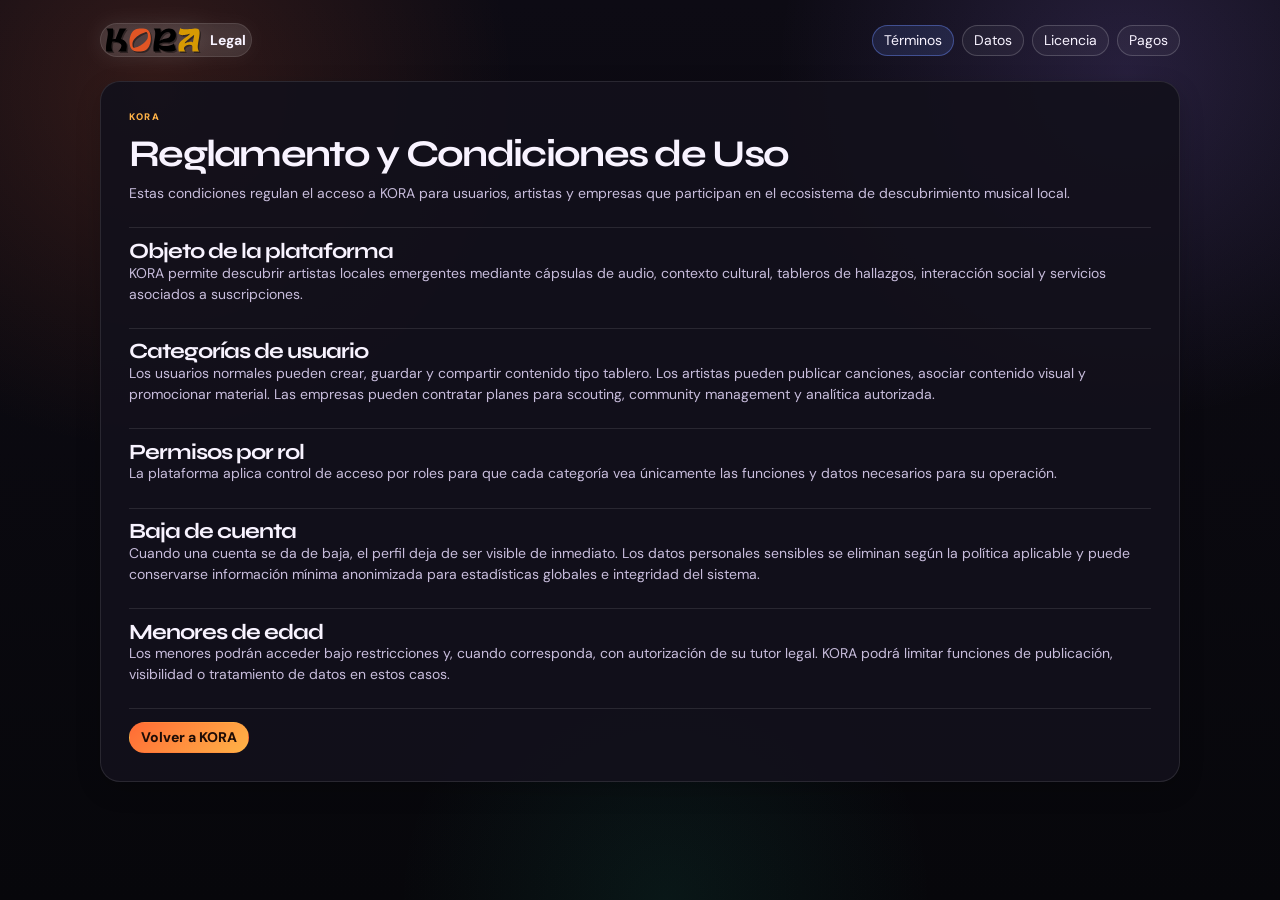
==== legal.html @ 5cdf33ca "Initial commit" ====
<!DOCTYPE html>
<html lang="es">
<head>
  <meta charset="UTF-8">
  <meta name="viewport" content="width=device-width, initial-scale=1.0">
  <title>KORA · Legal</title>
  <link rel="icon" href="assets/img/icono.svg" type="image/svg+xml">
  <link rel="preconnect" href="https://fonts.googleapis.com">
  <link rel="preconnect" href="https://fonts.gstatic.com" crossorigin>
  <link href="https://fonts.googleapis.com/css2?family=DM+Sans:wght@400;500;700;800&family=Syne:wght@600;700;800&display=swap" rel="stylesheet">
  <script>try{const raw=localStorage.getItem('kora-corte3-state');const state=raw?JSON.parse(raw):null;document.documentElement.dataset.theme=state?.theme==='light'?'light':'dark'}catch(error){document.documentElement.dataset.theme='dark'}</script>
  <link rel="stylesheet" href="assets/css/styles.css">
</head>
<body class="legal-body">
  <main class="legal-shell">
    <header class="legal-top">
      <a href="index.html" class="brand-block"><img src="assets/img/logo.svg" alt="KORA"><span>Legal</span></a>
      <nav class="legal-tabs" data-legal-tabs></nav>
    </header>
    <article class="legal-document" data-legal-document></article>
  </main>
  <script src="assets/js/data.js"></script>
  <script src="assets/js/legal.js"></script>
</body>
</html>
---- assets/css/styles.css ----
:root {
  --bg: #07070b;
  --bg-soft: #0d0b14;
  --surface: rgba(19, 17, 28, 0.92);
  --surface-solid: #14121e;
  --surface-strong: #211d31;
  --line: rgba(255, 255, 255, 0.1);
  --line-strong: rgba(255, 255, 255, 0.18);
  --text: #f8f3ff;
  --muted: #c8bddc;
  --faint: #877a9e;
  --accent: #ff6b35;
  --accent-2: #ffb347;
  --accent-3: #9d7bf5;
  --teal: #22d3a8;
  --pink: #ff4f9a;
  --blue: #4fb4ff;
  --green: #37d15c;
  --danger: #ef4444;
  --success: #22c55e;
  --radius-xl: 28px;
  --radius-lg: 20px;
  --radius-md: 15px;
  --shadow: 0 20px 52px rgba(0, 0, 0, 0.36);
  --shadow-soft: 0 8px 24px rgba(0, 0, 0, 0.2);
  --font-head: 'Syne', 'DM Sans', sans-serif;
  --font-body: 'DM Sans', sans-serif;
  color-scheme: dark;
}

html[data-theme='light'] {
  --bg: #f5f0eb;
  --bg-soft: #fff8f1;
  --surface: rgba(255, 255, 255, 0.84);
  --surface-solid: #fffdf9;
  --surface-strong: #f3e8dd;
  --line: rgba(36, 25, 19, 0.1);
  --line-strong: rgba(36, 25, 19, 0.18);
  --text: #181320;
  --muted: #5b5066;
  --faint: #8a7e94;
  --shadow: 0 18px 48px rgba(79, 49, 31, 0.13);
  --shadow-soft: 0 8px 22px rgba(79, 49, 31, 0.1);
  color-scheme: light;
}

* {
  box-sizing: border-box;
}

html {
  scroll-behavior: smooth;
  font-size: 14px;
}

body {
  margin: 0;
  min-height: 100vh;
  font-family: var(--font-body);
  color: var(--text);
  background:
    radial-gradient(circle at 12% 10%, rgba(255, 107, 53, 0.16), transparent 26%),
    radial-gradient(circle at 88% 8%, rgba(157, 123, 245, 0.18), transparent 25%),
    radial-gradient(circle at 52% 100%, rgba(34, 211, 168, 0.08), transparent 24%),
    linear-gradient(180deg, var(--bg-soft), var(--bg));
  overflow-x: hidden;
}

a, button, input, select, textarea {
  font: inherit;
}

a {
  color: inherit;
}

button, a {
  cursor: pointer;
}

button {
  border: 0;
}

img {
  display: block;
  max-width: 100%;
}

input, select, textarea, button {
  outline: none;
}

input:focus, select:focus, textarea:focus, button:focus-visible, a:focus-visible {
  box-shadow: 0 0 0 3px rgba(255, 179, 71, 0.24);
}

.hidden {
  display: none !important;
}

.app-shell {
  min-height: 100vh;
  display: grid;
  grid-template-columns: 252px minmax(0, 1fr);
}

.sidebar {
  position: sticky;
  top: 0;
  height: 100vh;
  padding: 1rem;
  display: grid;
  grid-template-rows: auto auto auto 1fr auto;
  gap: 0.85rem;
  background: rgba(8, 8, 13, 0.72);
  border-right: 1px solid var(--line);
  backdrop-filter: blur(18px);
  z-index: 30;
}

html[data-theme='light'] .sidebar,
html[data-theme='light'] .topbar,
html[data-theme='light'] .bottom-nav {
  background: rgba(255, 250, 243, 0.74);
}

.brand-block, .mobile-brand {
  display: inline-flex;
  align-items: center;
  gap: 0.65rem;
  text-decoration: none;
  font-weight: 800;
}

.brand-block img {
  width: 6.75rem;
  max-height: 2.55rem;
  object-fit: contain;
}

.mobile-brand img {
  width: 5.8rem;
  max-height: 2.1rem;
  object-fit: contain;
}

.profile-pill {
  display: flex;
  align-items: center;
  gap: 0.72rem;
  width: 100%;
  min-width: 0;
  border-radius: var(--radius-lg);
  border: 1px solid var(--line);
  background: var(--surface);
  color: var(--text);
  padding: 0.74rem;
  text-align: left;
  transition: 0.2s ease;
}

.profile-pill:hover,
.nav-item:hover,
.soft-button:hover,
.primary-button:hover,
.danger-button:hover,
.icon-button:hover,
.login-card:hover,
.plan-card:hover,
.feed-card:hover,
.capsule-card:hover,
.list-item.clickable:hover {
  transform: translateY(-1px);
}

.avatar-shell,
.avatar-dot {
  width: 2.65rem;
  height: 2.65rem;
  flex: 0 0 auto;
  display: grid;
  place-items: center;
  border-radius: 0.95rem;
  background: linear-gradient(135deg, var(--accent), var(--accent-2));
  color: #1b0d08;
  font-weight: 900;
  overflow: hidden;
}

.avatar-shell img {
  width: 100%;
  height: 100%;
  object-fit: cover;
}

.avatar-shell img[src=''], .avatar-shell img.is-hidden {
  display: none;
}

.profile-pill strong, .profile-pill small {
  display: block;
  overflow: hidden;
  text-overflow: ellipsis;
}

.profile-pill small, .sidebar-card span, .support-copy, .legal-note, .muted-text, .list-item span, .insight-card span, .audio-state {
  color: var(--muted);
}

.nav-list, .stack-list, .settings-list, .insight-list, .feed-column {
  display: grid;
  gap: 0.58rem;
}

.nav-item {
  min-height: 2.42rem;
  border-radius: 999px;
  color: var(--muted);
  background: transparent;
  border: 1px solid transparent;
  text-align: left;
  padding: 0 0.86rem;
  transition: 0.2s ease;
}

.nav-item.is-active, .bottom-nav button.is-active {
  color: var(--text);
  background: linear-gradient(135deg, rgba(255, 107, 53, 0.2), rgba(157, 123, 245, 0.14));
  border-color: rgba(255, 179, 71, 0.24);
}

.sidebar-card, .panel-card, .login-panel, .legal-document, .feed-card, .plan-card, .player-panel, .hero-panel {
  border: 1px solid var(--line);
  background: var(--surface);
  box-shadow: var(--shadow-soft);
  border-radius: var(--radius-lg);
}

.compact-card {
  padding: 0.85rem;
  display: grid;
  gap: 0.36rem;
}

.legal-links a {
  color: var(--muted);
  text-decoration: none;
  line-height: 1.55;
}

.workspace {
  min-width: 0;
  display: grid;
  grid-template-rows: auto 1fr;
}

.topbar {
  position: sticky;
  top: 0;
  z-index: 20;
  display: flex;
  align-items: center;
  justify-content: space-between;
  gap: 0.85rem;
  padding: 0.78rem 1.1rem;
  border-bottom: 1px solid var(--line);
  background: rgba(8, 8, 13, 0.72);
  backdrop-filter: blur(18px);
}

.topbar-actions, .control-row, .action-row, .panel-head, .section-heading, .legal-top, .legal-tabs, .tag-cloud, .tag-row {
  display: flex;
  align-items: center;
  gap: 0.58rem;
  flex-wrap: wrap;
}

.topbar-actions, .legal-tabs {
  justify-content: flex-end;
}

.icon-button, .soft-button, .primary-button, .danger-button, .counter-pill, .status-chip {
  min-height: 2.2rem;
  display: inline-flex;
  align-items: center;
  justify-content: center;
  gap: 0.38rem;
  border-radius: 999px;
  border: 1px solid var(--line-strong);
  color: var(--text);
  text-decoration: none;
  background: rgba(255, 255, 255, 0.045);
  padding: 0 0.78rem;
  transition: transform 0.2s ease, border-color 0.2s ease, background 0.2s ease;
  white-space: nowrap;
}

.icon-button {
  width: 2.2rem;
  padding: 0;
}

.icon-button.big {
  width: 2.82rem;
  min-height: 2.82rem;
  font-size: 1.45rem;
}

.primary-button {
  background: linear-gradient(135deg, var(--accent), var(--accent-2));
  border-color: transparent;
  color: #1e0c06;
  font-weight: 800;
}

.danger-button {
  background: rgba(239, 68, 68, 0.15);
  border-color: rgba(239, 68, 68, 0.35);
  color: #fecaca;
}

.wide {
  min-width: 10rem;
}

.full {
  width: 100%;
}

.content-area {
  width: min(1260px, 100%);
  margin: 0 auto;
  padding: 1rem;
  padding-bottom: 4.7rem;
}

.view {
  display: none;
  gap: 1rem;
}

.view.is-active {
  display: grid;
}

.hero-panel {
  position: relative;
  overflow: hidden;
  min-height: 255px;
  padding: clamp(1rem, 1.8vw, 1.45rem);
  display: grid;
  grid-template-columns: minmax(0, 1.1fr) minmax(220px, 0.76fr);
  gap: 1rem;
  align-items: center;
}

.hero-panel::before, .player-panel::before, .plan-card::before, .feed-body::before {
  content: '';
  position: absolute;
  inset: 0;
  background: radial-gradient(circle at 84% 20%, rgba(255, 179, 71, 0.18), transparent 27%), radial-gradient(circle at 18% 82%, rgba(157, 123, 245, 0.16), transparent 28%);
  pointer-events: none;
}

.hero-copy, .hero-art, .player-copy, .player-art, .plan-card > *, .hero-panel > *, .player-panel > *, .feed-body > * {
  position: relative;
  z-index: 1;
}

.hero-copy, .player-copy, .plan-card, .payment-form, .publish-form, .login-hero, .legal-document {
  display: grid;
  gap: 0.78rem;
}

.eyebrow {
  margin: 0;
  color: var(--accent-2);
  font-size: 0.68rem;
  font-weight: 800;
  letter-spacing: 0.16em;
  text-transform: uppercase;
}

h1, h2, h3, p {
  margin-top: 0;
}

h1, h2, h3 {
  font-family: var(--font-head);
  letter-spacing: -0.045em;
  line-height: 1;
}

h1 {
  font-size: clamp(1.7rem, 3.3vw, 3.05rem);
  margin-bottom: 0;
}

h2 {
  font-size: clamp(1.1rem, 1.7vw, 1.65rem);
  margin-bottom: 0;
}

h3 {
  font-size: 1.03rem;
  margin-bottom: 0;
}

p {
  color: var(--muted);
  line-height: 1.48;
  margin-bottom: 0;
}

.hero-art, .cover-art {
  min-height: 210px;
  border-radius: var(--radius-xl);
  display: grid;
  place-items: center;
  background: linear-gradient(135deg, rgba(255, 107, 53, 0.16), rgba(157, 123, 245, 0.22));
  border: 1px solid var(--line-strong);
  overflow: hidden;
}

.hero-art img, .cover-art img, .capsule-cover img, .login-card img, .list-cover img {
  width: 100%;
  height: 100%;
  object-fit: cover;
}

.cover-symbol {
  font-size: clamp(3rem, 7vw, 6rem);
  filter: drop-shadow(0 18px 15px rgba(0, 0, 0, 0.24));
}

.section-heading {
  justify-content: space-between;
}

.capsule-grid, .plan-grid, .login-grid {
  display: grid;
  grid-template-columns: repeat(auto-fit, minmax(210px, 1fr));
  gap: 0.78rem;
}

.capsule-card, .login-card, .feed-card, .plan-card, .list-item, .insight-card, .invoice-card, .privacy-card, .published-card {
  border: 1px solid var(--line);
  background: rgba(255, 255, 255, 0.045);
  border-radius: var(--radius-md);
  padding: 0.82rem;
}

.capsule-card {
  display: grid;
  gap: 0.7rem;
  transition: 0.2s ease;
}

.capsule-card.is-active {
  border-color: rgba(255, 179, 71, 0.42);
  background: rgba(255, 179, 71, 0.07);
}

.capsule-cover {
  min-height: 116px;
  border-radius: 1rem;
  display: grid;
  place-items: center;
  background: linear-gradient(135deg, rgba(255, 107, 53, 0.14), rgba(34, 211, 168, 0.16));
  border: 1px solid var(--line);
  overflow: hidden;
}

.tag, .status-chip {
  min-height: 1.68rem;
  display: inline-flex;
  align-items: center;
  justify-content: center;
  border-radius: 999px;
  padding: 0 0.62rem;
  border: 1px solid var(--line);
  background: rgba(255, 255, 255, 0.045);
  color: var(--muted);
  font-size: 0.76rem;
}

.two-column, .billing-grid, .profile-grid-main, .interaction-layout, .publish-layout {
  display: grid;
  grid-template-columns: repeat(2, minmax(0, 1fr));
  gap: 0.86rem;
}

.interaction-layout {
  grid-template-columns: minmax(0, 1fr) 330px;
  align-items: start;
}

.publish-layout {
  grid-template-columns: minmax(0, 0.92fr) minmax(0, 1.08fr);
  align-items: start;
}

.panel-card, .player-panel {
  padding: clamp(0.86rem, 1.5vw, 1.1rem);
}

.panel-head {
  justify-content: space-between;
  margin-bottom: 0.78rem;
}

.counter-pill, .status-chip {
  min-height: 1.76rem;
  padding: 0 0.65rem;
  color: var(--muted);
  font-size: 0.76rem;
}

.list-item {
  display: flex;
  align-items: center;
  gap: 0.72rem;
  width: 100%;
  color: var(--text);
  text-align: left;
}

.list-item-content {
  min-width: 0;
  flex: 1;
}

.list-item strong, .list-item span {
  display: block;
}

.list-item span {
  font-size: 0.86rem;
}

.list-cover {
  width: 2.65rem;
  height: 2.65rem;
  border-radius: 0.82rem;
  overflow: hidden;
  background: linear-gradient(135deg, var(--accent), var(--accent-3));
  display: grid;
  place-items: center;
  flex: 0 0 auto;
}

.empty-state {
  border: 1px dashed var(--line-strong);
  border-radius: var(--radius-md);
  padding: 0.82rem;
  color: var(--muted);
  text-align: center;
}

.player-panel {
  position: relative;
  overflow: hidden;
  display: grid;
  grid-template-columns: 220px minmax(0, 1fr);
  gap: 1rem;
  align-items: center;
}

.player-control-card {
  display: grid;
  gap: 0.58rem;
}

.progress-wrap {
  display: grid;
  gap: 0.58rem;
}

input[type='range'] {
  width: 100%;
  accent-color: var(--accent);
}

.time-row {
  display: flex;
  justify-content: space-between;
  color: var(--faint);
  font-size: 0.82rem;
}

.control-row, .action-row {
  justify-content: center;
}

.insight-card {
  display: grid;
  gap: 0.32rem;
}

.feed-card {
  display: grid;
  gap: 0.72rem;
}

.feed-top {
  display: flex;
  align-items: center;
  justify-content: space-between;
  gap: 0.72rem;
}

.feed-author {
  display: flex;
  align-items: center;
  gap: 0.68rem;
}

.feed-body {
  position: relative;
  overflow: hidden;
  border-radius: var(--radius-md);
  padding: 0.92rem;
  background: linear-gradient(135deg, rgba(255, 107, 53, 0.1), rgba(157, 123, 245, 0.14));
  border: 1px solid var(--line);
}

.sticky-panel {
  position: sticky;
  top: 78px;
}

.impact-box {
  margin-top: 0.82rem;
  border-radius: var(--radius-md);
  padding: 0.9rem;
  background: rgba(34, 197, 94, 0.1);
  border: 1px solid rgba(34, 197, 94, 0.26);
}

.plan-card {
  position: relative;
  overflow: hidden;
  display: grid;
  gap: 0.72rem;
}

.plan-price {
  font-family: var(--font-head);
  font-size: 1.65rem;
  font-weight: 800;
}

.payment-form label, .publish-form label, .auth-form label {
  display: grid;
  gap: 0.36rem;
  color: var(--muted);
}

.payment-form input, .payment-form select, .publish-form input, .publish-form select, .auth-form input, .auth-form select, textarea {
  min-height: 2.56rem;
  border-radius: 0.82rem;
  border: 1px solid var(--line-strong);
  background: rgba(255, 255, 255, 0.055);
  color: var(--text);
  padding: 0 0.78rem;
}

textarea {
  min-height: 6.8rem;
  padding: 0.78rem;
  resize: vertical;
}

.legal-note {
  border-radius: var(--radius-md);
  border: 1px solid var(--line);
  background: rgba(255, 255, 255, 0.04);
  padding: 0.78rem;
  line-height: 1.45;
}

.login-body, .legal-body {
  display: grid;
  place-items: start center;
}

.login-shell, .legal-shell {
  width: min(1080px, calc(100% - 1.6rem));
  display: grid;
  gap: 0.86rem;
  padding: 0.86rem 0 2.5rem;
}

.login-hero {
  grid-template-columns: minmax(0, 1fr) auto;
  align-items: center;
  padding: clamp(1rem, 2.4vw, 1.45rem);
  border: 1px solid var(--line);
  background: var(--surface);
  border-radius: var(--radius-xl);
  box-shadow: var(--shadow);
}

.login-hero img {
  width: 9rem;
  max-height: 4.6rem;
  object-fit: contain;
}

.login-panel {
  padding: 0.95rem;
}

.login-card {
  text-align: left;
  color: var(--text);
  display: grid;
  gap: 0.55rem;
  transition: 0.2s ease;
}

.auth-grid {
  display: grid;
  grid-template-columns: 0.9fr 1.1fr;
  gap: 0.86rem;
}

.auth-tabs {
  display: grid;
  grid-template-columns: repeat(2, 1fr);
  gap: 0.45rem;
  padding: 0.32rem;
  border: 1px solid var(--line);
  border-radius: 999px;
  background: rgba(255, 255, 255, 0.04);
}

.auth-tab {
  min-height: 2.2rem;
  border-radius: 999px;
  background: transparent;
  color: var(--muted);
}

.auth-tab.is-active {
  background: linear-gradient(135deg, rgba(255, 107, 53, 0.22), rgba(157, 123, 245, 0.16));
  color: var(--text);
}

.auth-form {
  display: none;
  gap: 0.7rem;
}

.auth-form.is-active {
  display: grid;
}

.legal-top {
  justify-content: space-between;
  padding: 0.8rem 0;
}

.legal-document {
  padding: clamp(1rem, 2.5vw, 2rem);
}

.legal-document h1 {
  font-size: clamp(1.75rem, 3.4vw, 2.7rem);
}

.legal-section {
  border-top: 1px solid var(--line);
  padding-top: 0.9rem;
  margin-top: 0.9rem;
}

.consent-overlay, .modal-layer {
  position: fixed;
  inset: 0;
  z-index: 100;
  display: grid;
  place-items: center;
  background: rgba(3, 3, 7, 0.72);
  backdrop-filter: blur(14px);
  padding: 1rem;
}

.consent-overlay[hidden], .modal-layer[hidden] {
  display: none;
}

.consent-card, .modal-card {
  width: min(520px, 100%);
  max-height: calc(100vh - 2rem);
  overflow-y: auto;
  border-radius: 1.75rem;
  border: 1px solid var(--line);
  background: var(--surface-solid);
  box-shadow: var(--shadow);
  padding: clamp(1rem, 2.5vw, 1.55rem);
}

.consent-brand {
  display: flex;
  justify-content: center;
  margin-bottom: 0.8rem;
}

.consent-brand img {
  width: 6.6rem;
  max-height: 3.8rem;
  object-fit: contain;
}

.consent-card h2 {
  text-align: center;
  font-size: clamp(1.55rem, 4.3vw, 2.4rem);
}

.consent-visual {
  width: min(220px, 66vw);
  aspect-ratio: 1;
  border-radius: 2rem;
  margin: 0.8rem auto;
  display: grid;
  place-items: center;
  background: radial-gradient(circle at 50% 45%, rgba(255, 255, 255, 0.56), transparent 12%), linear-gradient(180deg, #e71937, #ff5c87);
  color: white;
  position: relative;
  overflow: hidden;
}

.consent-visual span:first-child {
  font-size: 4.4rem;
}

.consent-visual span:nth-child(2), .consent-visual span:nth-child(3) {
  position: absolute;
  width: 2.2rem;
  height: 2.2rem;
  display: grid;
  place-items: center;
  border-radius: 50%;
  background: white;
  color: #e71937;
  font-weight: 900;
}

.consent-visual span:nth-child(2) {
  left: 21%;
  top: 22%;
}

.consent-visual span:nth-child(3) {
  right: 18%;
  bottom: 23%;
}

.consent-form {
  display: grid;
  gap: 0.86rem;
}

.check-row {
  display: grid;
  grid-template-columns: auto minmax(0, 1fr);
  gap: 0.72rem;
  align-items: start;
  line-height: 1.42;
  color: var(--muted);
}

.check-row input {
  width: 1.35rem;
  height: 1.35rem;
  accent-color: #16a34a;
  margin-top: 0.05rem;
}

.check-row a {
  color: var(--text);
  font-weight: 800;
}

.consent-submit {
  min-height: 3.2rem;
  margin-top: 0.82rem;
  border-radius: 999px;
  background: linear-gradient(180deg, #e71937, #ff5c87);
  color: white;
  font-weight: 900;
  font-size: 1.06rem;
}

.consent-submit:disabled {
  opacity: 0.5;
  cursor: not-allowed;
}

.modal-card {
  display: grid;
  gap: 0.8rem;
}

.toast {
  position: fixed;
  right: 0.86rem;
  bottom: 0.86rem;
  z-index: 130;
  max-width: min(400px, calc(100% - 1.72rem));
  border: 1px solid var(--line);
  background: var(--surface-solid);
  border-radius: var(--radius-md);
  padding: 0.76rem 0.9rem;
  color: var(--text);
  box-shadow: var(--shadow-soft);
  opacity: 0;
  transform: translateY(8px);
  pointer-events: none;
  transition: 0.18s ease;
}

.toast.is-visible {
  opacity: 1;
  transform: translateY(0);
}

.bottom-nav {
  display: none;
}

[data-mobile-menu] {
  display: none;
}

body.sidebar-open .sidebar {
  transform: translateX(0);
}

.tone-sunset { --tone-a: #ff6b35; --tone-b: #9d7bf5; }
.tone-violet { --tone-a: #7c3aed; --tone-b: #4fb4ff; }
.tone-coral { --tone-a: #ff4f9a; --tone-b: #ffb347; }
.tone-blue { --tone-a: #4fb4ff; --tone-b: #7c3aed; }
.tone-green { --tone-a: #22d3a8; --tone-b: #37d15c; }
.tone-gold { --tone-a: #ffb347; --tone-b: #22d3a8; }

.tone-surface {
  background: linear-gradient(135deg, color-mix(in srgb, var(--tone-a, var(--accent)) 40%, transparent), color-mix(in srgb, var(--tone-b, var(--accent-3)) 32%, transparent));
}

@media (max-width: 1100px) {
  .app-shell {
    grid-template-columns: 1fr;
  }

  .sidebar {
    position: fixed;
    transform: translateX(-105%);
    transition: transform 0.22s ease;
    width: min(300px, 88vw);
  }

  [data-mobile-menu] {
    display: inline-flex;
  }

  .hero-panel, .player-panel, .two-column, .billing-grid, .profile-grid-main, .interaction-layout, .publish-layout, .auth-grid {
    grid-template-columns: 1fr;
  }

  .sticky-panel {
    position: static;
  }
}

@media (max-width: 720px) {
  html {
    font-size: 13px;
  }

  .content-area {
    padding: 0.8rem;
    padding-bottom: 5.2rem;
  }

  .topbar {
    padding: 0.7rem 0.8rem;
  }

  .topbar-actions .soft-button:first-child, .topbar-actions .primary-button {
    display: none;
  }

  .mobile-brand img {
    width: 5rem;
  }

  .hero-panel, .panel-card, .player-panel, .login-panel, .legal-document {
    border-radius: 1.2rem;
  }

  .hero-art, .cover-art {
    min-height: 168px;
  }

  .capsule-grid, .plan-grid, .login-grid {
    grid-template-columns: 1fr;
  }

  .section-heading {
    align-items: flex-start;
  }

  .bottom-nav {
    position: fixed;
    left: 0.6rem;
    right: 0.6rem;
    bottom: 0.6rem;
    z-index: 50;
    display: grid;
    grid-template-columns: repeat(6, 1fr);
    gap: 0.25rem;
    padding: 0.3rem;
    border: 1px solid var(--line);
    background: rgba(8, 8, 13, 0.82);
    backdrop-filter: blur(18px);
    border-radius: 999px;
    box-shadow: var(--shadow-soft);
  }

  .bottom-nav button {
    min-height: 2.38rem;
    border-radius: 999px;
    background: transparent;
    color: var(--muted);
    font-size: 0.68rem;
    padding: 0 0.2rem;
  }

  body:not(.is-artist) .bottom-nav {
    grid-template-columns: repeat(5, 1fr);
  }

  .toast {
    bottom: 5rem;
  }
}

@media (max-width: 440px) {
  h1 {
    font-size: clamp(1.45rem, 9vw, 2.1rem);
  }

  .action-row, .control-row, .topbar-actions {
    gap: 0.42rem;
  }

  .soft-button, .primary-button, .danger-button, .counter-pill {
    min-height: 2.08rem;
    padding-inline: 0.65rem;
  }
}
.avatar-shell {
  position: relative;
}

.avatar-shell > img,
.avatar-shell > span {
  grid-area: 1 / 1;
}

.avatar-shell > img:not(.is-hidden) + span {
  display: none;
}

html[data-theme='light'] {
  --bg: #f7f8fb;
  --bg-soft: #fffdf9;
  --surface: rgba(255, 255, 255, 0.9);
  --surface-solid: #ffffff;
  --surface-strong: #eef3ff;
  --line: rgba(30, 38, 56, 0.11);
  --line-strong: rgba(30, 38, 56, 0.19);
  --text: #161421;
  --muted: #5c5b70;
  --faint: #8b8aa0;
  --accent: #ff6b35;
  --accent-2: #6c8dff;
  --accent-3: #9d7bf5;
  --shadow: 0 18px 48px rgba(70, 83, 120, 0.14);
  --shadow-soft: 0 8px 22px rgba(70, 83, 120, 0.1);
}

html[data-theme='light'] body {
  background:
    radial-gradient(circle at 12% 9%, rgba(255, 107, 53, 0.09), transparent 25%),
    radial-gradient(circle at 88% 8%, rgba(108, 141, 255, 0.16), transparent 26%),
    radial-gradient(circle at 55% 100%, rgba(34, 211, 168, 0.08), transparent 24%),
    linear-gradient(180deg, #fffdf9, #f7f8fb);
}

.session-card {
  align-content: start;
}

.session-grid, .profile-metrics {
  display: grid;
  grid-template-columns: repeat(2, minmax(0, 1fr));
  gap: 0.45rem;
}

.session-grid span, .profile-metrics span {
  min-width: 0;
  padding: 0.55rem;
  border: 1px solid var(--line);
  border-radius: 0.9rem;
  background: rgba(255, 255, 255, 0.045);
  display: grid;
  gap: 0.15rem;
}

.session-grid b, .profile-metrics b {
  font-family: var(--font-head);
  font-size: 1.04rem;
}

.session-grid small, .profile-metrics small {
  color: var(--muted);
  font-size: 0.72rem;
}

.side-current {
  display: flex;
  align-items: center;
  gap: 0.55rem;
  min-height: 3rem;
  padding: 0.5rem;
  border-radius: 0.95rem;
  background: linear-gradient(135deg, rgba(79, 180, 255, 0.08), rgba(157, 123, 245, 0.08));
  border: 1px solid var(--line);
}

.side-current span:last-child {
  display: grid;
  min-width: 0;
}

.side-current b, .side-current small {
  overflow: hidden;
  text-overflow: ellipsis;
  white-space: nowrap;
}

.side-current small {
  color: var(--muted);
}

.side-dot {
  width: 2.25rem;
  height: 2.25rem;
  flex: 0 0 auto;
  border-radius: 0.75rem;
  overflow: hidden;
  display: grid;
  place-items: center;
  background: linear-gradient(135deg, var(--tone-a, var(--accent)), var(--tone-b, var(--accent-3)));
}

.side-dot img {
  width: 100%;
  height: 100%;
  object-fit: cover;
}

.quick-tools {
  align-self: start;
}

.tool-link, .plain-link {
  width: 100%;
  color: var(--muted);
  background: transparent;
  border: 0;
  padding: 0.28rem 0;
  text-align: left;
  text-decoration: none;
}

.tool-link:hover, .plain-link:hover {
  color: var(--text);
}

.top-icon {
  min-height: 2.2rem;
  border-radius: 999px;
  border: 1px solid var(--line-strong);
  color: var(--text);
  background: rgba(255, 255, 255, 0.045);
  padding: 0 0.72rem;
}

input[type='range'] {
  appearance: none;
  -webkit-appearance: none;
  height: 0.42rem;
  border-radius: 999px;
  background: linear-gradient(90deg, var(--accent-2), var(--accent-3));
  cursor: pointer;
}

input[type='range']::-webkit-slider-runnable-track {
  height: 0.42rem;
  border-radius: 999px;
  background: rgba(255, 255, 255, 0.13);
}

html[data-theme='light'] input[type='range']::-webkit-slider-runnable-track {
  background: rgba(20, 24, 36, 0.12);
}

input[type='range']::-webkit-slider-thumb {
  -webkit-appearance: none;
  width: 0.95rem;
  height: 0.95rem;
  border-radius: 50%;
  margin-top: -0.27rem;
  background: var(--text);
  border: 3px solid var(--accent-2);
  box-shadow: 0 4px 12px rgba(0, 0, 0, 0.24);
}

input[type='range']::-moz-range-track {
  height: 0.42rem;
  border-radius: 999px;
  background: rgba(255, 255, 255, 0.13);
}

input[type='range']::-moz-range-thumb {
  width: 0.95rem;
  height: 0.95rem;
  border-radius: 50%;
  background: var(--text);
  border: 3px solid var(--accent-2);
}

.player-action {
  min-height: 2.35rem;
  display: inline-flex;
  align-items: center;
  gap: 0.44rem;
  border-radius: 999px;
  border: 1px solid var(--line-strong);
  color: var(--text);
  background: rgba(255, 255, 255, 0.045);
  padding: 0 0.82rem;
}

.player-action span {
  font-size: 1.16rem;
  line-height: 1;
}

.player-action.is-active {
  background: rgba(255, 79, 154, 0.13);
  border-color: rgba(255, 79, 154, 0.38);
  color: #ff6aa9;
}

.feed-author-text {
  display: grid;
  gap: 0.15rem;
  min-width: 0;
}

.feed-author-text span {
  color: var(--muted);
}

.feed-top {
  align-items: flex-start;
}

.feed-card .action-row {
  justify-content: flex-start;
}

.side-section {
  display: grid;
  gap: 0.55rem;
  padding-top: 0.85rem;
  margin-top: 0.85rem;
  border-top: 1px solid var(--line);
}

.small-head {
  margin-bottom: 0;
}

.small-head h3 {
  font-size: 0.98rem;
}

.mini-card {
  display: grid;
  gap: 0.22rem;
  padding: 0.68rem;
  border-radius: 0.88rem;
  border: 1px solid var(--line);
  background: rgba(255, 255, 255, 0.04);
}

.mini-card span {
  color: var(--muted);
  font-size: 0.84rem;
}

.now-playing-bar {
  position: fixed;
  left: calc(252px + 1rem);
  right: 1rem;
  bottom: 1rem;
  z-index: 80;
  min-height: 4.35rem;
  display: grid;
  grid-template-columns: minmax(220px, 1fr) auto auto;
  gap: 0.85rem;
  align-items: center;
  padding: 0.66rem 0.8rem;
  border: 1px solid var(--line-strong);
  border-radius: 1.2rem;
  background: color-mix(in srgb, var(--surface-solid) 92%, transparent);
  box-shadow: var(--shadow);
  backdrop-filter: blur(22px);
}

.now-playing-bar[hidden] {
  display: none;
}

.mini-now-media, .mini-now-controls, .mini-now-actions {
  display: flex;
  align-items: center;
  gap: 0.5rem;
  min-width: 0;
}

.mini-now-media div {
  display: grid;
  min-width: 0;
}

.mini-now-media strong, .mini-now-media span {
  overflow: hidden;
  text-overflow: ellipsis;
  white-space: nowrap;
}

.mini-now-media span {
  color: var(--muted);
}

.soft-button.is-active {
  border-color: rgba(108, 141, 255, 0.42);
  background: rgba(108, 141, 255, 0.14);
}

.ai-card, .settings-grid {
  display: grid;
  gap: 0.65rem;
}

.settings-grid {
  grid-template-columns: repeat(auto-fit, minmax(180px, 1fr));
}

.profile-hero-mini {
  display: grid;
  grid-template-columns: auto minmax(0, 1fr);
  gap: 0.85rem;
  align-items: center;
}

.large-avatar {
  width: 4.9rem;
  height: 4.9rem;
  border-radius: 1.25rem;
}

.profile-metrics {
  grid-template-columns: repeat(4, minmax(0, 1fr));
}

.profile-actions-row {
  display: flex;
  gap: 0.5rem;
  flex-wrap: wrap;
}

html[data-theme='light'] .hero-panel::before,
html[data-theme='light'] .player-panel::before,
html[data-theme='light'] .plan-card::before,
html[data-theme='light'] .feed-body::before {
  background: radial-gradient(circle at 84% 20%, rgba(108, 141, 255, 0.14), transparent 28%), radial-gradient(circle at 18% 82%, rgba(157, 123, 245, 0.11), transparent 30%);
}

html[data-theme='light'] .tone-surface {
  background: linear-gradient(135deg, color-mix(in srgb, var(--tone-a, var(--accent)) 27%, white), color-mix(in srgb, var(--tone-b, var(--accent-3)) 22%, white));
}

html[data-theme='light'] .primary-button {
  background: linear-gradient(135deg, #ff7043, #ffad45);
}

@media (max-width: 1100px) {
  .now-playing-bar {
    left: 0.8rem;
    right: 0.8rem;
    grid-template-columns: 1fr;
    bottom: 4.7rem;
  }

  .mini-now-controls, .mini-now-actions {
    flex-wrap: wrap;
  }
}

@media (max-width: 720px) {
  .top-icon {
    display: none;
  }

  .profile-metrics {
    grid-template-columns: repeat(2, minmax(0, 1fr));
  }

  .now-playing-bar {
    bottom: 4.85rem;
    border-radius: 1rem;
  }

  .mini-now-actions {
    display: none;
  }
}


html[data-theme='dark'] .brand-block,
html[data-theme='dark'] .mobile-brand,
html[data-theme='dark'] .login-hero > img,
html[data-theme='dark'] .consent-brand img {
  background: rgba(255, 255, 255, 0.1);
  border: 1px solid rgba(255, 255, 255, 0.1);
  border-radius: 999px;
  padding: 0.24rem 0.38rem;
  filter: drop-shadow(0 0 12px rgba(255, 255, 255, 0.2));
}

.sidebar {
  grid-template-rows: auto auto auto auto auto;
  overflow-y: auto;
  overscroll-behavior: contain;
  scrollbar-width: thin;
}

.legal-links {
  margin-top: 0;
}

.content-area {
  padding: 1.25rem;
  padding-bottom: 5.2rem;
}

.view {
  gap: 1.35rem;
}

.two-column,
.billing-grid,
.profile-grid-main,
.interaction-layout,
.publish-layout {
  gap: 1.25rem;
  align-items: start;
}

.panel-card,
.player-panel {
  padding: clamp(1.08rem, 1.8vw, 1.45rem);
}

.feed-card {
  gap: 1.05rem;
  padding: 1.15rem;
}

.feed-body {
  padding: 1.2rem;
}

.feed-top {
  gap: 0.9rem;
}

.feed-card .action-row {
  gap: 0.75rem;
  padding-top: 0.15rem;
}

.interaction-layout {
  grid-template-columns: minmax(0, 1fr) minmax(330px, 360px);
}

.sticky-panel {
  display: grid;
  gap: 1rem;
}

.plan-grid {
  gap: 1.05rem;
}

.plan-card {
  padding: 1.08rem;
}

.billing-grid {
  margin-top: 0.25rem;
}

.payment-form,
.publish-form,
[data-profile-overview],
[data-role-workspace] {
  gap: 1rem;
}

.profile-hero-mini {
  gap: 1rem;
}

.profile-metrics {
  gap: 0.75rem;
}

.profile-actions-row,
.settings-list {
  gap: 0.72rem;
}

.privacy-card,
.invoice-card,
.published-card,
.insight-card,
.mini-card {
  padding: 0.95rem;
}

.top-icon {
  width: 2.35rem;
  padding: 0;
  font-size: 1rem;
}

.player-action.is-active span {
  color: #ff6aa9;
}

.player-action[data-repost-current].is-active {
  background: rgba(108, 141, 255, 0.13);
  border-color: rgba(108, 141, 255, 0.42);
  color: #8ca2ff;
}

.player-action[data-save-current].is-active {
  background: rgba(34, 197, 94, 0.12);
  border-color: rgba(34, 197, 94, 0.34);
  color: #74e2a0;
}

.avatar-shell img:not(.is-hidden) {
  border-radius: inherit;
}

@media (max-height: 820px) and (min-width: 1101px) {
  .sidebar {
    padding: 0.82rem;
    gap: 0.65rem;
  }

  .profile-pill,
  .compact-card {
    padding: 0.68rem;
  }

  .nav-item {
    min-height: 2.25rem;
  }

  .quick-tools .tool-link,
  .legal-links a {
    line-height: 1.35;
  }
}

@media (max-width: 1100px) {
  .content-area {
    padding: 1rem;
    padding-bottom: 5.4rem;
  }

  .interaction-layout {
    grid-template-columns: 1fr;
  }
}

@media (max-width: 720px) {
  .content-area {
    padding: 0.85rem;
    padding-bottom: 5.4rem;
  }

  .feed-card,
  .panel-card,
  .player-panel {
    padding: 0.95rem;
  }
}
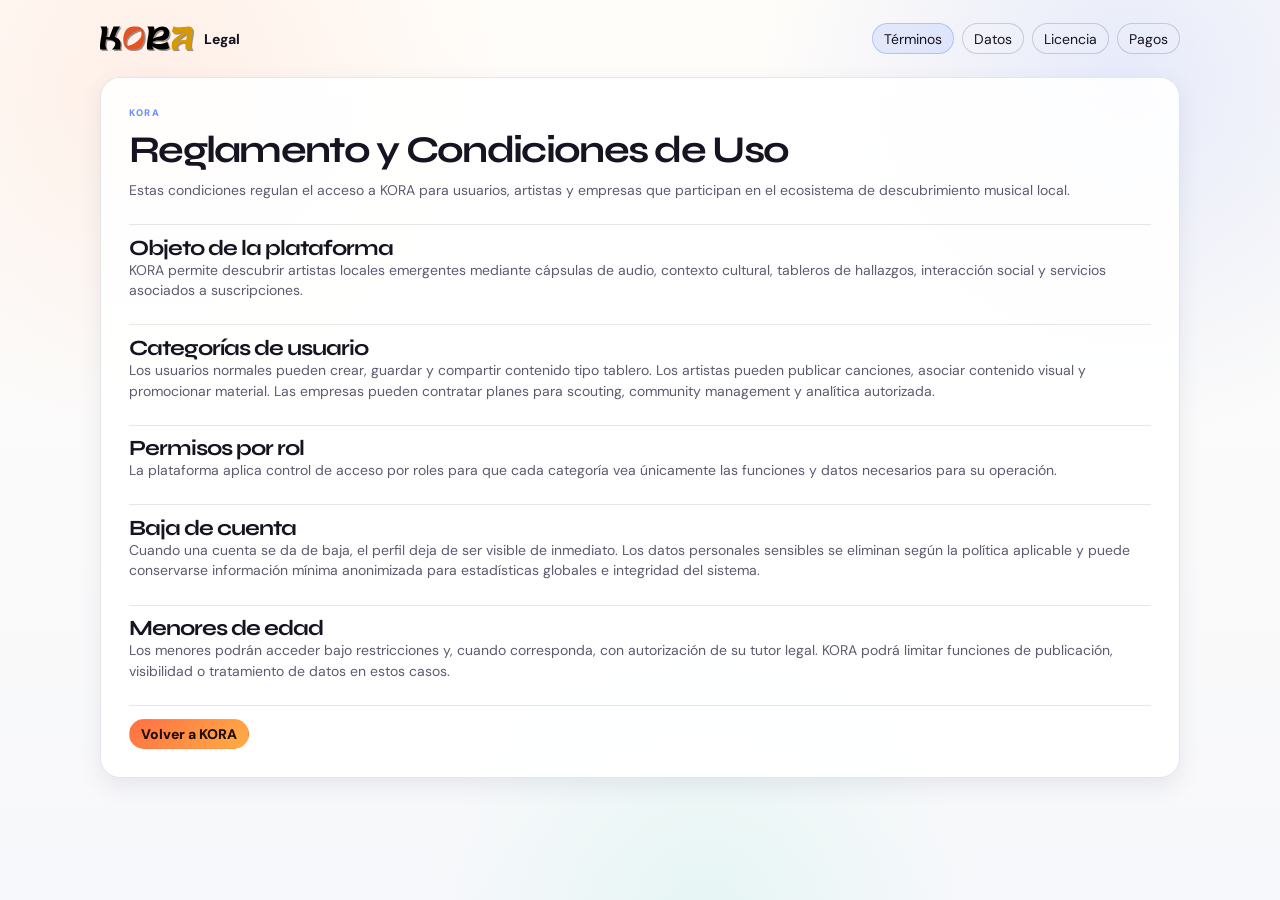
==== commit 19392881: "Update theme handling in HTML and JavaScript; add new cover SVGs for music capsules" ====
--- a/legal.html
+++ b/legal.html
@@ -8,7 +8,7 @@
   <link rel="preconnect" href="https://fonts.googleapis.com">
   <link rel="preconnect" href="https://fonts.gstatic.com" crossorigin>
   <link href="https://fonts.googleapis.com/css2?family=DM+Sans:wght@400;500;700;800&family=Syne:wght@600;700;800&display=swap" rel="stylesheet">
-  <script>try{const raw=localStorage.getItem('kora-corte3-state');const state=raw?JSON.parse(raw):null;document.documentElement.dataset.theme=state?.theme==='light'?'light':'dark'}catch(error){document.documentElement.dataset.theme='dark'}</script>
+  <script>try{const raw=localStorage.getItem('kora-corte3-state');const state=raw?JSON.parse(raw):null;document.documentElement.dataset.theme=state?.theme==='dark'?'dark':'light'}catch(error){document.documentElement.dataset.theme='light'}</script>
   <link rel="stylesheet" href="assets/css/styles.css">
 </head>
 <body class="legal-body">
--- a/assets/css/styles.css
+++ b/assets/css/styles.css
@@ -1628,3 +1628,900 @@
     padding: 0.95rem;
   }
 }
+
+.visually-hidden {
+  position: absolute;
+  width: 1px;
+  height: 1px;
+  padding: 0;
+  margin: -1px;
+  overflow: hidden;
+  clip: rect(0, 0, 0, 0);
+  white-space: nowrap;
+  border: 0;
+}
+
+.brand-block {
+  width: max-content;
+}
+
+.mobile-brand.app-mark {
+  width: 2.75rem;
+  height: 2.75rem;
+  display: grid;
+  place-items: center;
+  border-radius: 1rem;
+  background: rgba(255, 255, 255, 0.08);
+  border: 1px solid var(--line);
+  box-shadow: var(--shadow-soft);
+}
+
+.mobile-brand.app-mark img {
+  width: 1.78rem;
+  height: 1.78rem;
+  object-fit: contain;
+}
+
+html[data-theme='dark'] .mobile-brand.app-mark {
+  background: linear-gradient(145deg, rgba(255, 255, 255, 0.14), rgba(157, 123, 245, 0.09));
+  border-color: rgba(255, 255, 255, 0.14);
+}
+
+html[data-theme='dark'] .mobile-brand.app-mark img {
+  filter: drop-shadow(0 0 10px rgba(255, 255, 255, 0.25));
+}
+
+.top-icon svg,
+.icon-button svg,
+.soft-button svg,
+.primary-button svg,
+.player-action svg {
+  width: 1.05rem;
+  height: 1.05rem;
+  flex: 0 0 auto;
+}
+
+.play-toggle {
+  width: 3.25rem;
+  min-width: 3.25rem;
+  height: 3.25rem;
+  padding: 0;
+  border-radius: 50%;
+}
+
+.play-toggle svg {
+  width: 1.35rem;
+  height: 1.35rem;
+}
+
+.player-action span {
+  display: inline-grid;
+  place-items: center;
+}
+
+.player-action span svg {
+  width: 1.08rem;
+  height: 1.08rem;
+}
+
+.sidebar {
+  max-height: 100dvh;
+  padding-right: 0.72rem;
+  scrollbar-color: color-mix(in srgb, var(--accent-2) 48%, transparent) transparent;
+}
+
+.sidebar::-webkit-scrollbar {
+  width: 0.42rem;
+}
+
+.sidebar::-webkit-scrollbar-track {
+  background: transparent;
+}
+
+.sidebar::-webkit-scrollbar-thumb {
+  background: linear-gradient(180deg, rgba(108, 141, 255, 0.6), rgba(255, 107, 53, 0.55));
+  border-radius: 999px;
+}
+
+.sidebar::-webkit-scrollbar-thumb:hover {
+  background: linear-gradient(180deg, rgba(108, 141, 255, 0.82), rgba(255, 107, 53, 0.75));
+}
+
+.sidebar-card {
+  flex-shrink: 0;
+}
+
+.nav-item {
+  font-size: 0.96rem;
+}
+
+.login-shell {
+  gap: 1.15rem;
+}
+
+.login-panel.auth-panel,
+.login-panel.created-panel {
+  display: grid;
+  gap: 1rem;
+}
+
+.auth-card-main {
+  width: min(760px, 100%);
+}
+
+.created-list {
+  grid-template-columns: repeat(auto-fit, minmax(240px, 1fr));
+}
+
+.created-list .empty-state {
+  grid-column: 1 / -1;
+}
+
+.profile-grid-main > .panel-card,
+.two-column > .panel-card,
+.billing-grid > .panel-card {
+  align-self: start;
+}
+
+.profile-summary-grid {
+  display: grid;
+  grid-template-columns: repeat(2, minmax(0, 1fr));
+  gap: 0.85rem;
+}
+
+.profile-activity-strip {
+  display: flex;
+  flex-wrap: wrap;
+  gap: 0.55rem;
+}
+
+.profile-metrics span {
+  min-height: 4.15rem;
+  padding: 0.78rem;
+  align-content: center;
+}
+
+.profile-hero-mini {
+  margin-bottom: 0.15rem;
+}
+
+html[data-theme='light'] .danger-button {
+  background: rgba(220, 38, 38, 0.08);
+  border-color: rgba(220, 38, 38, 0.36);
+  color: #b91c1c;
+}
+
+html[data-theme='light'] .danger-button:hover {
+  background: rgba(220, 38, 38, 0.13);
+  color: #7f1d1d;
+}
+
+.feed-column {
+  gap: 1.25rem;
+}
+
+.feed-card {
+  border-radius: 1.35rem;
+}
+
+.feed-body {
+  min-height: 5.2rem;
+  display: grid;
+  align-content: center;
+}
+
+.billing-grid,
+.publish-layout {
+  margin-top: 0.35rem;
+}
+
+.payment-form,
+.publish-form {
+  gap: 1.15rem;
+}
+
+.plan-card {
+  min-height: 100%;
+}
+
+.now-playing-bar {
+  transition: opacity 0.42s ease, transform 0.42s ease, filter 0.42s ease;
+}
+
+.now-playing-bar.is-paused {
+  opacity: 0.96;
+  filter: saturate(0.88);
+}
+
+.now-playing-bar.is-fading {
+  opacity: 0;
+  transform: translateY(12px) scale(0.985);
+}
+
+.mini-now-controls .soft-button,
+.mini-now-actions .soft-button {
+  gap: 0.45rem;
+}
+
+html[data-theme='dark'] .brand-block:not(.mobile-brand) {
+  background: rgba(255, 255, 255, 0.12);
+  border: 1px solid rgba(255, 255, 255, 0.12);
+  border-radius: 999px;
+  padding: 0.25rem 0.42rem;
+  filter: drop-shadow(0 0 12px rgba(255, 255, 255, 0.2));
+}
+
+html[data-theme='dark'] .mobile-brand:not(.app-mark),
+html[data-theme='dark'] .login-hero > img,
+html[data-theme='dark'] .consent-brand img {
+  background: rgba(255, 255, 255, 0.1);
+  border: 1px solid rgba(255, 255, 255, 0.1);
+  border-radius: 999px;
+  padding: 0.24rem 0.38rem;
+  filter: drop-shadow(0 0 12px rgba(255, 255, 255, 0.2));
+}
+
+@media (max-width: 920px) {
+  .hero-panel,
+  .player-panel {
+    gap: 0.85rem;
+  }
+
+  .hero-art,
+  .cover-art {
+    min-height: 0;
+    height: min(48vw, 260px);
+  }
+
+  .capsule-cover {
+    min-height: 0;
+    height: min(46vw, 210px);
+  }
+}
+
+@media (max-width: 720px) {
+  html {
+    font-size: 12.75px;
+  }
+
+  .sidebar {
+    height: 100dvh;
+    overflow-y: auto;
+    -webkit-overflow-scrolling: touch;
+  }
+
+  .hero-art,
+  .cover-art {
+    height: min(58vw, 220px);
+  }
+
+  .capsule-cover {
+    height: min(54vw, 190px);
+  }
+
+  .profile-summary-grid {
+    grid-template-columns: 1fr;
+  }
+
+  .play-toggle {
+    width: 3rem;
+    min-width: 3rem;
+    height: 3rem;
+  }
+
+  .topbar-actions {
+    gap: 0.38rem;
+  }
+}
+
+@media (max-height: 760px) and (min-width: 1101px) {
+  .sidebar {
+    gap: 0.54rem;
+  }
+
+  .session-grid span {
+    padding: 0.46rem;
+  }
+
+  .side-current {
+    min-height: 2.72rem;
+  }
+}
+
+html[data-theme='dark'] .mobile-brand.app-mark {
+  border-radius: 1rem;
+  padding: 0;
+}
+.sidebar > .brand-block {
+  justify-self: center;
+  margin: 0 auto 0.15rem;
+}
+
+.top-icon {
+  width: 2.35rem;
+  height: 2.35rem;
+  min-height: 2.35rem;
+  display: inline-grid;
+  place-items: center;
+  padding: 0;
+}
+
+.top-icon svg {
+  display: block;
+  width: 1rem;
+  height: 1rem;
+}
+
+.hero-panel {
+  min-height: 218px;
+  grid-template-columns: minmax(0, 1fr) minmax(235px, 0.48fr);
+  padding: clamp(1rem, 1.55vw, 1.35rem);
+}
+
+.hero-copy {
+  align-content: center;
+  justify-items: start;
+  max-width: 720px;
+}
+
+.hero-copy h1 {
+  font-size: clamp(1.55rem, 2.7vw, 2.55rem);
+}
+
+.hero-copy .tag-row,
+.hero-copy .action-row {
+  justify-content: flex-start;
+}
+
+.hero-art {
+  width: min(330px, 90%);
+  min-height: 0;
+  aspect-ratio: 1.08;
+  justify-self: center;
+}
+
+.section-heading h1 {
+  font-size: clamp(1.55rem, 2.55vw, 2.55rem);
+}
+
+.capsule-carousel {
+  display: grid;
+  grid-template-columns: auto minmax(0, 1fr) auto;
+  align-items: center;
+  gap: 0.65rem;
+  min-width: 0;
+}
+
+.capsule-carousel .capsule-grid {
+  display: flex;
+  grid-template-columns: none;
+  gap: 0.9rem;
+  overflow-x: auto;
+  overscroll-behavior-x: contain;
+  scroll-snap-type: x mandatory;
+  scroll-behavior: smooth;
+  padding: 0.2rem 0.15rem 0.7rem;
+  scrollbar-width: thin;
+  scrollbar-color: color-mix(in srgb, var(--accent-2) 44%, transparent) transparent;
+}
+
+.capsule-carousel .capsule-grid::-webkit-scrollbar {
+  height: 0.42rem;
+}
+
+.capsule-carousel .capsule-grid::-webkit-scrollbar-track {
+  background: transparent;
+}
+
+.capsule-carousel .capsule-grid::-webkit-scrollbar-thumb {
+  background: linear-gradient(90deg, rgba(108, 141, 255, 0.55), rgba(255, 107, 53, 0.5));
+  border-radius: 999px;
+}
+
+.capsule-carousel .capsule-card {
+  flex: 0 0 clamp(200px, 18.2vw, 230px);
+  scroll-snap-align: start;
+}
+
+.carousel-button {
+  width: 2.55rem;
+  height: 2.55rem;
+  display: grid;
+  place-items: center;
+  border-radius: 50%;
+  border: 1px solid var(--line-strong);
+  background: color-mix(in srgb, var(--surface-solid) 88%, transparent);
+  color: var(--text);
+  box-shadow: var(--shadow-soft);
+  font-size: 1.55rem;
+  transition: transform 0.2s ease, background 0.2s ease;
+}
+
+.carousel-button:hover {
+  transform: translateY(-1px) scale(1.03);
+  background: color-mix(in srgb, var(--surface-strong) 82%, transparent);
+}
+
+.plain-link {
+  width: auto;
+  color: var(--accent-2);
+  font-weight: 800;
+  text-decoration: underline;
+  text-underline-offset: 0.18rem;
+}
+
+.feed-card .soft-button.is-active,
+.feed-card .soft-button.is-saved {
+  border-color: rgba(34, 197, 94, 0.34);
+  background: rgba(34, 197, 94, 0.12);
+  color: #39b86f;
+}
+
+html[data-theme='dark'] .feed-card .soft-button.is-active,
+html[data-theme='dark'] .feed-card .soft-button.is-saved {
+  color: #74e2a0;
+}
+
+.auth-panel .auth-card-main {
+  width: min(820px, 100%);
+  display: grid;
+  gap: 0.92rem;
+}
+
+.login-panel.auth-panel {
+  padding: clamp(1.05rem, 2vw, 1.55rem);
+}
+
+.file-picker {
+  position: relative;
+  display: grid;
+  grid-template-columns: minmax(0, 1fr) auto;
+  align-items: center;
+  gap: 0.4rem 0.8rem;
+  padding: 0.82rem;
+  border: 1px dashed var(--line-strong);
+  border-radius: 1rem;
+  background: rgba(255, 255, 255, 0.04);
+}
+
+.file-picker input {
+  position: absolute;
+  inset: 0;
+  opacity: 0;
+  cursor: pointer;
+}
+
+.file-picker span,
+.file-picker small {
+  grid-column: 1;
+  color: var(--muted);
+}
+
+.file-picker span {
+  color: var(--text);
+  font-weight: 800;
+}
+
+.file-picker strong {
+  grid-column: 2;
+  grid-row: 1 / span 2;
+  min-height: 2.35rem;
+  display: inline-flex;
+  align-items: center;
+  justify-content: center;
+  border-radius: 999px;
+  padding: 0 0.9rem;
+  color: #1e0c06;
+  background: linear-gradient(135deg, var(--accent), var(--accent-2));
+  white-space: nowrap;
+  position: relative;
+  z-index: 1;
+}
+
+.file-picker:hover {
+  border-color: color-mix(in srgb, var(--accent-2) 44%, var(--line-strong));
+  background: rgba(108, 141, 255, 0.07);
+}
+
+.ai-output {
+  min-height: 7rem;
+  border: 1px solid var(--line);
+  border-radius: var(--radius-md);
+  padding: 0.95rem;
+  background: rgba(255, 255, 255, 0.045);
+  display: grid;
+  gap: 0.45rem;
+  align-content: start;
+}
+
+.ai-output.is-thinking::after {
+  content: '';
+  width: 2.2rem;
+  height: 0.55rem;
+  border-radius: 999px;
+  background: linear-gradient(90deg, var(--accent), var(--accent-2), var(--accent-3));
+  animation: koraPulse 0.85s ease-in-out infinite alternate;
+}
+
+@keyframes koraPulse {
+  from { opacity: 0.35; transform: translateX(0); }
+  to { opacity: 1; transform: translateX(0.8rem); }
+}
+
+.role-action-grid,
+.playlist-grid,
+.company-radar-grid {
+  display: grid;
+  gap: 0.7rem;
+}
+
+.role-action-grid {
+  grid-template-columns: repeat(auto-fit, minmax(150px, 1fr));
+}
+
+.role-feature,
+.playlist-card {
+  border: 1px solid var(--line);
+  border-radius: var(--radius-md);
+  padding: 0.82rem;
+  background: rgba(255, 255, 255, 0.045);
+  display: grid;
+  gap: 0.35rem;
+}
+
+.playlist-card {
+  grid-template-columns: auto minmax(0, 1fr);
+  align-items: center;
+}
+
+.profile-grid-main {
+  grid-template-columns: minmax(0, 1.05fr) minmax(0, 1fr);
+}
+
+[data-profile-overview],
+[data-role-workspace] {
+  min-height: 0;
+}
+
+.profile-summary-grid {
+  margin-top: 0.15rem;
+}
+
+@media (min-width: 1101px) {
+  .content-area {
+    padding-top: 1.45rem;
+  }
+}
+
+@media (max-width: 1100px) {
+  .hero-panel {
+    grid-template-columns: minmax(0, 1fr) minmax(190px, 0.48fr);
+  }
+
+  .hero-art {
+    width: min(290px, 88%);
+  }
+
+  .capsule-carousel .capsule-card {
+    flex-basis: clamp(190px, 31vw, 230px);
+  }
+}
+
+@media (max-width: 720px) {
+  .hero-panel {
+    min-height: 0;
+    grid-template-columns: 1fr;
+  }
+
+  .hero-art {
+    width: min(260px, 82%);
+    height: auto;
+  }
+
+  .capsule-carousel {
+    grid-template-columns: minmax(0, 1fr);
+  }
+
+  .carousel-button {
+    display: none;
+  }
+
+  .capsule-carousel .capsule-card {
+    flex-basis: min(72vw, 230px);
+  }
+
+  .file-picker {
+    grid-template-columns: 1fr;
+  }
+
+  .file-picker strong {
+    grid-column: 1;
+    grid-row: auto;
+    width: 100%;
+  }
+}
+.tone-teal { --tone-a: #14b8a6; --tone-b: #4fb4ff; }
+.tone-indigo { --tone-a: #6366f1; --tone-b: #22d3a8; }
+.tone-rose { --tone-a: #fb7185; --tone-b: #ffb347; }
+
+.hero-art img {
+  object-fit: contain;
+  padding: 0.35rem;
+}
+
+.hero-art {
+  max-height: 300px;
+}
+
+.capsule-carousel .capsule-grid {
+  scroll-snap-type: none;
+  -webkit-overflow-scrolling: touch;
+}
+
+.capsule-carousel .capsule-card {
+  min-height: 100%;
+}
+
+.comment-list {
+  display: grid;
+  gap: 0.55rem;
+}
+
+.comment-chip {
+  display: grid;
+  gap: 0.18rem;
+  padding: 0.62rem 0.72rem;
+  border: 1px solid var(--line);
+  border-radius: 0.95rem;
+  background: rgba(255, 255, 255, 0.045);
+}
+
+.comment-chip span,
+.muted-comment {
+  color: var(--muted);
+  font-size: 0.88rem;
+}
+
+.muted-comment {
+  padding: 0.65rem 0.72rem;
+  border: 1px dashed var(--line);
+  border-radius: 0.95rem;
+}
+
+.comment-form,
+.friend-chat-form {
+  display: grid;
+  gap: 0.8rem;
+}
+
+.comment-form label,
+.friend-chat-form label {
+  display: grid;
+  gap: 0.38rem;
+  color: var(--muted);
+}
+
+.quick-comment-grid {
+  display: grid;
+  grid-template-columns: repeat(2, minmax(0, 1fr));
+  gap: 0.55rem;
+}
+
+.friend-layout {
+  display: grid;
+  grid-template-columns: minmax(0, 0.9fr) minmax(0, 1.1fr);
+  gap: 0.85rem;
+  align-items: start;
+}
+
+.chat-thread {
+  display: grid;
+  gap: 0.55rem;
+  max-height: 240px;
+  overflow: auto;
+  padding-right: 0.25rem;
+}
+
+.chat-bubble {
+  display: grid;
+  gap: 0.25rem;
+  padding: 0.72rem 0.85rem;
+  border-radius: 1rem 1rem 1rem 0.25rem;
+  border: 1px solid rgba(108, 141, 255, 0.22);
+  background: rgba(108, 141, 255, 0.09);
+}
+
+.chat-bubble span,
+.chat-bubble small {
+  color: var(--muted);
+}
+
+.notification-card,
+.settings-row {
+  display: flex;
+  justify-content: space-between;
+  gap: 0.85rem;
+  align-items: center;
+  border: 1px solid var(--line);
+  border-radius: var(--radius-md);
+  padding: 0.86rem;
+  background: rgba(255, 255, 255, 0.045);
+}
+
+.notification-card div,
+.settings-row div {
+  min-width: 0;
+  display: grid;
+  gap: 0.2rem;
+}
+
+.switch-button {
+  width: 3.25rem;
+  height: 1.85rem;
+  border-radius: 999px;
+  border: 1px solid var(--line-strong);
+  background: rgba(255, 255, 255, 0.08);
+  padding: 0.18rem;
+  display: flex;
+  align-items: center;
+  transition: 0.2s ease;
+}
+
+.switch-button span {
+  width: 1.35rem;
+  height: 1.35rem;
+  border-radius: 50%;
+  background: var(--muted);
+  transition: 0.2s ease;
+}
+
+.switch-button.is-on {
+  background: linear-gradient(135deg, rgba(255, 107, 53, 0.85), rgba(108, 141, 255, 0.85));
+  border-color: transparent;
+}
+
+.switch-button.is-on span {
+  transform: translateX(1.34rem);
+  background: white;
+}
+
+.top-icon {
+  position: relative;
+}
+
+[data-notification-badge] {
+  position: absolute;
+  right: -0.28rem;
+  top: -0.28rem;
+  min-width: 1.08rem;
+  height: 1.08rem;
+  padding: 0 0.25rem;
+  display: grid;
+  place-items: center;
+  border-radius: 999px;
+  background: #ef4444;
+  color: white;
+  font-size: 0.62rem;
+  font-weight: 900;
+  border: 2px solid var(--surface-solid);
+}
+
+.profile-grid-main {
+  align-items: stretch;
+}
+
+.profile-grid-main > .panel-card {
+  height: 100%;
+}
+
+.profile-panel-stack,
+.role-work-actions {
+  display: grid;
+  gap: 1rem;
+}
+
+[data-profile-overview] {
+  gap: 1.25rem;
+  min-height: 315px;
+}
+
+[data-role-workspace] {
+  gap: 1.1rem;
+  min-height: 315px;
+  align-content: start;
+}
+
+.profile-summary-grid {
+  grid-template-columns: repeat(2, minmax(0, 1fr));
+  gap: 0.95rem;
+}
+
+.profile-metrics {
+  gap: 0.95rem;
+}
+
+.profile-metrics span {
+  min-height: 4.65rem;
+}
+
+.role-action-grid {
+  gap: 0.9rem;
+}
+
+.role-feature {
+  min-height: 6.25rem;
+  align-content: start;
+}
+
+.role-feature span,
+.playlist-card p {
+  color: var(--muted);
+}
+
+.company-radar-grid {
+  max-height: 360px;
+  overflow: auto;
+  padding-right: 0.25rem;
+}
+
+.auth-panel .auth-card-main {
+  width: 100%;
+  max-width: none;
+}
+
+.login-panel.auth-panel {
+  display: block;
+}
+
+.login-panel.auth-panel input,
+.login-panel.auth-panel select,
+.login-panel.auth-panel .primary-button,
+.login-panel.auth-panel .auth-tabs {
+  width: 100%;
+}
+
+.auth-form.is-active {
+  max-width: none;
+}
+
+@media (min-width: 1101px) {
+  .hero-panel {
+    max-height: 315px;
+  }
+
+  .hero-copy {
+    min-height: 220px;
+  }
+}
+
+@media (max-width: 900px) {
+  .friend-layout,
+  .quick-comment-grid {
+    grid-template-columns: 1fr;
+  }
+
+  [data-profile-overview],
+  [data-role-workspace] {
+    min-height: 0;
+  }
+}
+
+@media (max-width: 720px) {
+  .hero-art img {
+    padding: 0.25rem;
+  }
+
+  .hero-art {
+    width: min(230px, 78%);
+  }
+
+  .profile-summary-grid {
+    grid-template-columns: 1fr;
+  }
+
+  .notification-card,
+  .settings-row {
+    align-items: stretch;
+    flex-direction: column;
+  }
+}
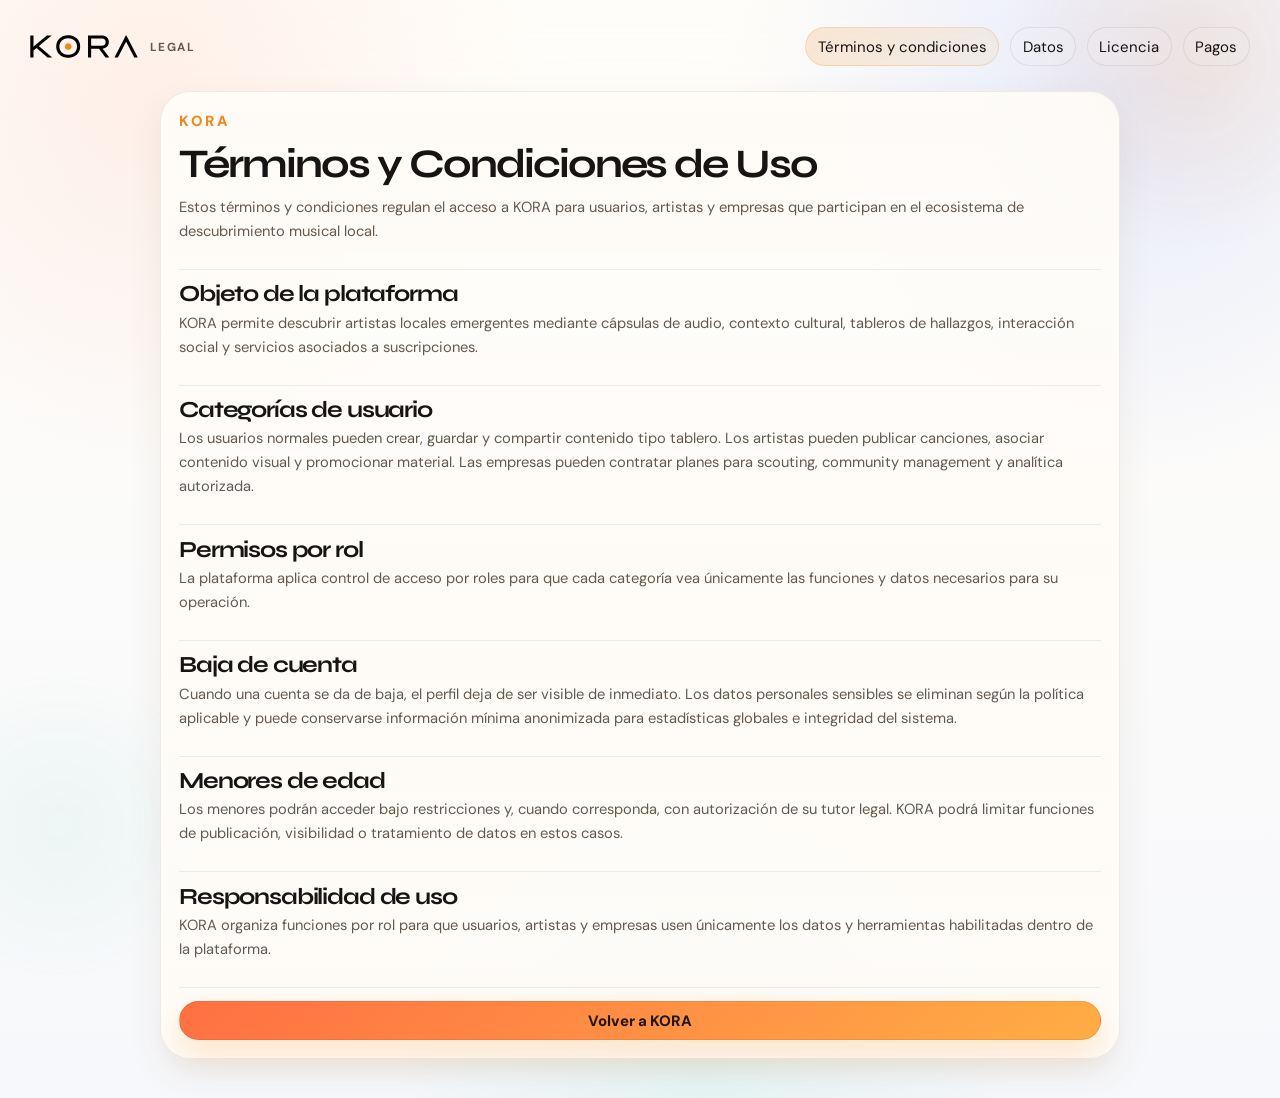
==== commit 60509a1a: "update" ====
--- a/legal.html
+++ b/legal.html
@@ -4,7 +4,7 @@
   <meta charset="UTF-8">
   <meta name="viewport" content="width=device-width, initial-scale=1.0">
   <title>KORA · Legal</title>
-  <link rel="icon" href="assets/img/icono.svg" type="image/svg+xml">
+  <link rel="icon" href="rebrand/app_icon_orange.svg" type="image/svg+xml">
   <link rel="preconnect" href="https://fonts.googleapis.com">
   <link rel="preconnect" href="https://fonts.gstatic.com" crossorigin>
   <link href="https://fonts.googleapis.com/css2?family=DM+Sans:wght@400;500;700;800&family=Syne:wght@600;700;800&display=swap" rel="stylesheet">
@@ -14,7 +14,7 @@
 <body class="legal-body">
   <main class="legal-shell">
     <header class="legal-top">
-      <a href="index.html" class="brand-block"><img src="assets/img/logo.svg" alt="KORA"><span>Legal</span></a>
+      <a href="index.html" class="brand-block"><img src="rebrand/wordmark_kora.svg" alt="KORA"><span>Legal</span></a>
       <nav class="legal-tabs" data-legal-tabs></nav>
     </header>
     <article class="legal-document" data-legal-document></article>
--- a/assets/css/styles.css
+++ b/assets/css/styles.css
@@ -1,2527 +1,5343 @@
-:root {
-  --bg: #07070b;
-  --bg-soft: #0d0b14;
-  --surface: rgba(19, 17, 28, 0.92);
-  --surface-solid: #14121e;
-  --surface-strong: #211d31;
-  --line: rgba(255, 255, 255, 0.1);
-  --line-strong: rgba(255, 255, 255, 0.18);
-  --text: #f8f3ff;
-  --muted: #c8bddc;
-  --faint: #877a9e;
-  --accent: #ff6b35;
-  --accent-2: #ffb347;
-  --accent-3: #9d7bf5;
-  --teal: #22d3a8;
-  --pink: #ff4f9a;
-  --blue: #4fb4ff;
-  --green: #37d15c;
-  --danger: #ef4444;
-  --success: #22c55e;
-  --radius-xl: 28px;
-  --radius-lg: 20px;
-  --radius-md: 15px;
-  --shadow: 0 20px 52px rgba(0, 0, 0, 0.36);
-  --shadow-soft: 0 8px 24px rgba(0, 0, 0, 0.2);
-  --font-head: 'Syne', 'DM Sans', sans-serif;
-  --font-body: 'DM Sans', sans-serif;
-  color-scheme: dark;
-}
-
-html[data-theme='light'] {
-  --bg: #f5f0eb;
-  --bg-soft: #fff8f1;
-  --surface: rgba(255, 255, 255, 0.84);
-  --surface-solid: #fffdf9;
-  --surface-strong: #f3e8dd;
-  --line: rgba(36, 25, 19, 0.1);
-  --line-strong: rgba(36, 25, 19, 0.18);
-  --text: #181320;
-  --muted: #5b5066;
-  --faint: #8a7e94;
-  --shadow: 0 18px 48px rgba(79, 49, 31, 0.13);
-  --shadow-soft: 0 8px 22px rgba(79, 49, 31, 0.1);
-  color-scheme: light;
-}
-
-* {
-  box-sizing: border-box;
-}
-
-html {
-  scroll-behavior: smooth;
-  font-size: 14px;
-}
-
-body {
-  margin: 0;
-  min-height: 100vh;
-  font-family: var(--font-body);
-  color: var(--text);
+    :root {
+      --bg: #07070b;
+      --bg-soft: #0d0b14;
+      --surface: rgba(19, 17, 28, 0.92);
+      --surface-solid: #14121e;
+      --surface-strong: #211d31;
+      --line: rgba(255, 255, 255, 0.1);
+      --line-strong: rgba(255, 255, 255, 0.18);
+      --text: #f8f3ff;
+      --muted: #c8bddc;
+      --faint: #877a9e;
+      --accent: #ff6b35;
+      --accent-2: #ffb347;
+      --accent-3: #9d7bf5;
+      --teal: #22d3a8;
+      --pink: #ff4f9a;
+      --blue: #4fb4ff;
+      --green: #37d15c;
+      --danger: #ef4444;
+      --success: #22c55e;
+      --radius-xl: 28px;
+      --radius-lg: 20px;
+      --radius-md: 15px;
+      --shadow: 0 20px 52px rgba(0, 0, 0, 0.36);
+      --shadow-soft: 0 8px 24px rgba(0, 0, 0, 0.2);
+      --font-head: 'Syne', 'DM Sans', sans-serif;
+      --font-body: 'DM Sans', sans-serif;
+      color-scheme: dark;
+    }
+
+    html[data-theme='light'] {
+      --bg: #f5f0eb;
+      --bg-soft: #fff8f1;
+      --surface: rgba(255, 255, 255, 0.84);
+      --surface-solid: #fffdf9;
+      --surface-strong: #f3e8dd;
+      --line: rgba(36, 25, 19, 0.1);
+      --line-strong: rgba(36, 25, 19, 0.18);
+      --text: #181320;
+      --muted: #5b5066;
+      --faint: #8a7e94;
+      --shadow: 0 18px 48px rgba(79, 49, 31, 0.13);
+      --shadow-soft: 0 8px 22px rgba(79, 49, 31, 0.1);
+      color-scheme: light;
+    }
+
+    * {
+      box-sizing: border-box;
+    }
+
+    html {
+      scroll-behavior: smooth;
+      font-size: 14px;
+    }
+
+    body {
+      margin: 0;
+      min-height: 100vh;
+      font-family: var(--font-body);
+      color: var(--text);
+      background:
+        radial-gradient(circle at 12% 10%, rgba(255, 107, 53, 0.16), transparent 26%),
+        radial-gradient(circle at 88% 8%, rgba(157, 123, 245, 0.18), transparent 25%),
+        radial-gradient(circle at 52% 100%, rgba(34, 211, 168, 0.08), transparent 24%),
+        linear-gradient(180deg, var(--bg-soft), var(--bg));
+      overflow-x: hidden;
+    }
+
+    a, button, input, select, textarea {
+      font: inherit;
+    }
+
+    a {
+      color: inherit;
+    }
+
+    button, a {
+      cursor: pointer;
+    }
+
+    button {
+      border: 0;
+    }
+
+    img {
+      display: block;
+      max-width: 100%;
+    }
+
+    input, select, textarea, button {
+      outline: none;
+    }
+
+    input:focus, select:focus, textarea:focus, button:focus-visible, a:focus-visible {
+      box-shadow: 0 0 0 3px rgba(255, 179, 71, 0.24);
+    }
+
+    .hidden {
+      display: none !important;
+    }
+
+    .app-shell {
+      min-height: 100vh;
+      display: grid;
+      grid-template-columns: 252px minmax(0, 1fr);
+    }
+
+    .sidebar {
+      position: sticky;
+      top: 0;
+      height: 100vh;
+      padding: 1rem;
+      display: grid;
+      grid-template-rows: auto auto auto 1fr auto;
+      gap: 0.85rem;
+      background: rgba(8, 8, 13, 0.72);
+      border-right: 1px solid var(--line);
+      backdrop-filter: blur(18px);
+      z-index: 30;
+    }
+
+    html[data-theme='light'] .sidebar,
+    html[data-theme='light'] .topbar,
+    html[data-theme='light'] .bottom-nav {
+      background: rgba(255, 250, 243, 0.74);
+    }
+
+    .brand-block, .mobile-brand {
+      display: inline-flex;
+      align-items: center;
+      gap: 0.65rem;
+      text-decoration: none;
+      font-weight: 800;
+    }
+
+    .brand-block img {
+      width: 6.75rem;
+      max-height: 2.55rem;
+      object-fit: contain;
+    }
+
+    .mobile-brand img {
+      width: 5.8rem;
+      max-height: 2.1rem;
+      object-fit: contain;
+    }
+
+    .profile-pill {
+      display: flex;
+      align-items: center;
+      gap: 0.72rem;
+      width: 100%;
+      min-width: 0;
+      border-radius: var(--radius-lg);
+      border: 1px solid var(--line);
+      background: var(--surface);
+      color: var(--text);
+      padding: 0.74rem;
+      text-align: left;
+      transition: 0.2s ease;
+    }
+
+    .profile-pill:hover,
+    .nav-item:hover,
+    .soft-button:hover,
+    .primary-button:hover,
+    .danger-button:hover,
+    .icon-button:hover,
+    .login-card:hover,
+    .plan-card:hover,
+    .feed-card:hover,
+    .capsule-card:hover,
+    .list-item.clickable:hover {
+      transform: translateY(-1px);
+    }
+
+    .avatar-shell,
+    .avatar-dot {
+      width: 2.65rem;
+      height: 2.65rem;
+      flex: 0 0 auto;
+      display: grid;
+      place-items: center;
+      border-radius: 0.95rem;
+      background: linear-gradient(135deg, var(--accent), var(--accent-2));
+      color: #1b0d08;
+      font-weight: 900;
+      overflow: hidden;
+    }
+
+    .avatar-shell img {
+      width: 100%;
+      height: 100%;
+      object-fit: cover;
+    }
+
+    .avatar-shell img[src=''], .avatar-shell img.is-hidden {
+      display: none;
+    }
+
+    .profile-pill strong, .profile-pill small {
+      display: block;
+      overflow: hidden;
+      text-overflow: ellipsis;
+    }
+
+    .profile-pill small, .sidebar-card span, .support-copy, .legal-note, .muted-text, .list-item span, .insight-card span, .audio-state {
+      color: var(--muted);
+    }
+
+    .nav-list, .stack-list, .settings-list, .insight-list, .feed-column {
+      display: grid;
+      gap: 0.58rem;
+    }
+
+    .nav-item {
+      min-height: 2.42rem;
+      border-radius: 999px;
+      color: var(--muted);
+      background: transparent;
+      border: 1px solid transparent;
+      text-align: left;
+      padding: 0 0.86rem;
+      transition: 0.2s ease;
+    }
+
+    .nav-item.is-active, .bottom-nav button.is-active {
+      color: var(--text);
+      background: linear-gradient(135deg, rgba(255, 107, 53, 0.2), rgba(157, 123, 245, 0.14));
+      border-color: rgba(255, 179, 71, 0.24);
+    }
+
+    .sidebar-card, .panel-card, .login-panel, .legal-document, .feed-card, .plan-card, .player-panel, .hero-panel {
+      border: 1px solid var(--line);
+      background: var(--surface);
+      box-shadow: var(--shadow-soft);
+      border-radius: var(--radius-lg);
+    }
+
+    .compact-card {
+      padding: 0.85rem;
+      display: grid;
+      gap: 0.36rem;
+    }
+
+    .legal-links a {
+      color: var(--muted);
+      text-decoration: none;
+      line-height: 1.55;
+    }
+
+    .workspace {
+      min-width: 0;
+      display: grid;
+      grid-template-rows: auto 1fr;
+    }
+
+    .topbar {
+      position: sticky;
+      top: 0;
+      z-index: 20;
+      display: flex;
+      align-items: center;
+      justify-content: space-between;
+      gap: 0.85rem;
+      padding: 0.78rem 1.1rem;
+      border-bottom: 1px solid var(--line);
+      background: rgba(8, 8, 13, 0.72);
+      backdrop-filter: blur(18px);
+    }
+
+    .topbar-actions, .control-row, .action-row, .panel-head, .section-heading, .legal-top, .legal-tabs, .tag-cloud, .tag-row {
+      display: flex;
+      align-items: center;
+      gap: 0.58rem;
+      flex-wrap: wrap;
+    }
+
+    .topbar-actions, .legal-tabs {
+      justify-content: flex-end;
+    }
+
+    .icon-button, .soft-button, .primary-button, .danger-button, .counter-pill, .status-chip {
+      min-height: 2.2rem;
+      display: inline-flex;
+      align-items: center;
+      justify-content: center;
+      gap: 0.38rem;
+      border-radius: 999px;
+      border: 1px solid var(--line-strong);
+      color: var(--text);
+      text-decoration: none;
+      background: rgba(255, 255, 255, 0.045);
+      padding: 0 0.78rem;
+      transition: transform 0.2s ease, border-color 0.2s ease, background 0.2s ease;
+      white-space: nowrap;
+    }
+
+    .icon-button {
+      width: 2.2rem;
+      padding: 0;
+    }
+
+    .icon-button.big {
+      width: 2.82rem;
+      min-height: 2.82rem;
+      font-size: 1.45rem;
+    }
+
+    .primary-button {
+      background: linear-gradient(135deg, var(--accent), var(--accent-2));
+      border-color: transparent;
+      color: #1e0c06;
+      font-weight: 800;
+    }
+
+    .danger-button {
+      background: rgba(239, 68, 68, 0.15);
+      border-color: rgba(239, 68, 68, 0.35);
+      color: #fecaca;
+    }
+
+    .wide {
+      min-width: 10rem;
+    }
+
+    .full {
+      width: 100%;
+    }
+
+    .content-area {
+      width: min(1260px, 100%);
+      margin: 0 auto;
+      padding: 1rem;
+      padding-bottom: 4.7rem;
+    }
+
+    .view {
+      display: none;
+      gap: 1rem;
+    }
+
+    .view.is-active {
+      display: grid;
+    }
+
+    .hero-panel {
+      position: relative;
+      overflow: hidden;
+      min-height: 255px;
+      padding: clamp(1rem, 1.8vw, 1.45rem);
+      display: grid;
+      grid-template-columns: minmax(0, 1.1fr) minmax(220px, 0.76fr);
+      gap: 1rem;
+      align-items: center;
+    }
+
+    .hero-panel::before, .player-panel::before, .plan-card::before, .feed-body::before {
+      content: '';
+      position: absolute;
+      inset: 0;
+      background: radial-gradient(circle at 84% 20%, rgba(255, 179, 71, 0.18), transparent 27%), radial-gradient(circle at 18% 82%, rgba(157, 123, 245, 0.16), transparent 28%);
+      pointer-events: none;
+    }
+
+    .hero-copy, .hero-art, .player-copy, .player-art, .plan-card > *, .hero-panel > *, .player-panel > *, .feed-body > * {
+      position: relative;
+      z-index: 1;
+    }
+
+    .hero-copy, .player-copy, .plan-card, .payment-form, .publish-form, .login-hero, .legal-document {
+      display: grid;
+      gap: 0.78rem;
+    }
+
+    .eyebrow {
+      margin: 0;
+      color: var(--accent-2);
+      font-size: 0.68rem;
+      font-weight: 800;
+      letter-spacing: 0.16em;
+      text-transform: uppercase;
+    }
+
+    h1, h2, h3, p {
+      margin-top: 0;
+    }
+
+    h1, h2, h3 {
+      font-family: var(--font-head);
+      letter-spacing: -0.045em;
+      line-height: 1;
+    }
+
+    h1 {
+      font-size: clamp(1.7rem, 3.3vw, 3.05rem);
+      margin-bottom: 0;
+    }
+
+    h2 {
+      font-size: clamp(1.1rem, 1.7vw, 1.65rem);
+      margin-bottom: 0;
+    }
+
+    h3 {
+      font-size: 1.03rem;
+      margin-bottom: 0;
+    }
+
+    p {
+      color: var(--muted);
+      line-height: 1.48;
+      margin-bottom: 0;
+    }
+
+    .hero-art, .cover-art {
+      min-height: 210px;
+      border-radius: var(--radius-xl);
+      display: grid;
+      place-items: center;
+      background: linear-gradient(135deg, rgba(255, 107, 53, 0.16), rgba(157, 123, 245, 0.22));
+      border: 1px solid var(--line-strong);
+      overflow: hidden;
+    }
+
+    .hero-art img, .cover-art img, .capsule-cover img, .login-card img, .list-cover img {
+      width: 100%;
+      height: 100%;
+      object-fit: cover;
+    }
+
+    .cover-symbol {
+      font-size: clamp(3rem, 7vw, 6rem);
+      filter: drop-shadow(0 18px 15px rgba(0, 0, 0, 0.24));
+    }
+
+    .section-heading {
+      justify-content: space-between;
+    }
+
+    .capsule-grid, .plan-grid, .login-grid {
+      display: grid;
+      grid-template-columns: repeat(auto-fit, minmax(210px, 1fr));
+      gap: 0.78rem;
+    }
+
+    .capsule-card, .login-card, .feed-card, .plan-card, .list-item, .insight-card, .invoice-card, .privacy-card, .published-card {
+      border: 1px solid var(--line);
+      background: rgba(255, 255, 255, 0.045);
+      border-radius: var(--radius-md);
+      padding: 0.82rem;
+    }
+
+    .capsule-card {
+      display: grid;
+      gap: 0.7rem;
+      transition: 0.2s ease;
+    }
+
+    .capsule-card.is-active {
+      border-color: rgba(255, 179, 71, 0.42);
+      background: rgba(255, 179, 71, 0.07);
+    }
+
+    .capsule-cover {
+      min-height: 116px;
+      border-radius: 1rem;
+      display: grid;
+      place-items: center;
+      background: linear-gradient(135deg, rgba(255, 107, 53, 0.14), rgba(34, 211, 168, 0.16));
+      border: 1px solid var(--line);
+      overflow: hidden;
+    }
+
+    .tag, .status-chip {
+      min-height: 1.68rem;
+      display: inline-flex;
+      align-items: center;
+      justify-content: center;
+      border-radius: 999px;
+      padding: 0 0.62rem;
+      border: 1px solid var(--line);
+      background: rgba(255, 255, 255, 0.045);
+      color: var(--muted);
+      font-size: 0.76rem;
+    }
+
+    .two-column, .billing-grid, .profile-grid-main, .interaction-layout, .publish-layout {
+      display: grid;
+      grid-template-columns: repeat(2, minmax(0, 1fr));
+      gap: 0.86rem;
+    }
+
+    .interaction-layout {
+      grid-template-columns: minmax(0, 1fr) 330px;
+      align-items: start;
+    }
+
+    .publish-layout {
+      grid-template-columns: minmax(0, 0.92fr) minmax(0, 1.08fr);
+      align-items: start;
+    }
+
+    .panel-card, .player-panel {
+      padding: clamp(0.86rem, 1.5vw, 1.1rem);
+    }
+
+    .panel-head {
+      justify-content: space-between;
+      margin-bottom: 0.78rem;
+    }
+
+    .counter-pill, .status-chip {
+      min-height: 1.76rem;
+      padding: 0 0.65rem;
+      color: var(--muted);
+      font-size: 0.76rem;
+    }
+
+    .list-item {
+      display: flex;
+      align-items: center;
+      gap: 0.72rem;
+      width: 100%;
+      color: var(--text);
+      text-align: left;
+    }
+
+    .list-item-content {
+      min-width: 0;
+      flex: 1;
+    }
+
+    .list-item strong, .list-item span {
+      display: block;
+    }
+
+    .list-item span {
+      font-size: 0.86rem;
+    }
+
+    .list-cover {
+      width: 2.65rem;
+      height: 2.65rem;
+      border-radius: 0.82rem;
+      overflow: hidden;
+      background: linear-gradient(135deg, var(--accent), var(--accent-3));
+      display: grid;
+      place-items: center;
+      flex: 0 0 auto;
+    }
+
+    .empty-state {
+      border: 1px dashed var(--line-strong);
+      border-radius: var(--radius-md);
+      padding: 0.82rem;
+      color: var(--muted);
+      text-align: center;
+    }
+
+    .player-panel {
+      position: relative;
+      overflow: hidden;
+      display: grid;
+      grid-template-columns: 220px minmax(0, 1fr);
+      gap: 1rem;
+      align-items: center;
+    }
+
+    .player-control-card {
+      display: grid;
+      gap: 0.58rem;
+    }
+
+    .progress-wrap {
+      display: grid;
+      gap: 0.58rem;
+    }
+
+    input[type='range'] {
+      width: 100%;
+      accent-color: var(--accent);
+    }
+
+    .time-row {
+      display: flex;
+      justify-content: space-between;
+      color: var(--faint);
+      font-size: 0.82rem;
+    }
+
+    .control-row, .action-row {
+      justify-content: center;
+    }
+
+    .insight-card {
+      display: grid;
+      gap: 0.32rem;
+    }
+
+    .feed-card {
+      display: grid;
+      gap: 0.72rem;
+    }
+
+    .feed-top {
+      display: flex;
+      align-items: center;
+      justify-content: space-between;
+      gap: 0.72rem;
+    }
+
+    .feed-author {
+      display: flex;
+      align-items: center;
+      gap: 0.68rem;
+    }
+
+    .feed-body {
+      position: relative;
+      overflow: hidden;
+      border-radius: var(--radius-md);
+      padding: 0.92rem;
+      background: linear-gradient(135deg, rgba(255, 107, 53, 0.1), rgba(157, 123, 245, 0.14));
+      border: 1px solid var(--line);
+    }
+
+    .sticky-panel {
+      position: sticky;
+      top: 78px;
+    }
+
+    .impact-box {
+      margin-top: 0.82rem;
+      border-radius: var(--radius-md);
+      padding: 0.9rem;
+      background: rgba(34, 197, 94, 0.1);
+      border: 1px solid rgba(34, 197, 94, 0.26);
+    }
+
+    .plan-card {
+      position: relative;
+      overflow: hidden;
+      display: grid;
+      gap: 0.72rem;
+    }
+
+    .plan-price {
+      font-family: var(--font-head);
+      font-size: 1.65rem;
+      font-weight: 800;
+    }
+
+    .payment-form label, .publish-form label, .auth-form label {
+      display: grid;
+      gap: 0.36rem;
+      color: var(--muted);
+    }
+
+    .payment-form input, .payment-form select, .publish-form input, .publish-form select, .auth-form input, .auth-form select, textarea {
+      min-height: 2.56rem;
+      border-radius: 0.82rem;
+      border: 1px solid var(--line-strong);
+      background: rgba(255, 255, 255, 0.055);
+      color: var(--text);
+      padding: 0 0.78rem;
+    }
+
+    textarea {
+      min-height: 6.8rem;
+      padding: 0.78rem;
+      resize: vertical;
+    }
+
+    .legal-note {
+      border-radius: var(--radius-md);
+      border: 1px solid var(--line);
+      background: rgba(255, 255, 255, 0.04);
+      padding: 0.78rem;
+      line-height: 1.45;
+    }
+
+    .login-body, .legal-body {
+      display: grid;
+      place-items: start center;
+    }
+
+    .login-shell, .legal-shell {
+      width: min(1080px, calc(100% - 1.6rem));
+      display: grid;
+      gap: 0.86rem;
+      padding: 0.86rem 0 2.5rem;
+    }
+
+    .login-hero {
+      grid-template-columns: minmax(0, 1fr) auto;
+      align-items: center;
+      padding: clamp(1rem, 2.4vw, 1.45rem);
+      border: 1px solid var(--line);
+      background: var(--surface);
+      border-radius: var(--radius-xl);
+      box-shadow: var(--shadow);
+    }
+
+    .login-hero img {
+      width: 9rem;
+      max-height: 4.6rem;
+      object-fit: contain;
+    }
+
+    .login-panel {
+      padding: 0.95rem;
+    }
+
+    .login-card {
+      text-align: left;
+      color: var(--text);
+      display: grid;
+      gap: 0.55rem;
+      transition: 0.2s ease;
+    }
+
+    .auth-grid {
+      display: grid;
+      grid-template-columns: 0.9fr 1.1fr;
+      gap: 0.86rem;
+    }
+
+    .auth-tabs {
+      display: grid;
+      grid-template-columns: repeat(2, 1fr);
+      gap: 0.45rem;
+      padding: 0.32rem;
+      border: 1px solid var(--line);
+      border-radius: 999px;
+      background: rgba(255, 255, 255, 0.04);
+    }
+
+    .auth-tab {
+      min-height: 2.2rem;
+      border-radius: 999px;
+      background: transparent;
+      color: var(--muted);
+    }
+
+    .auth-tab.is-active {
+      background: linear-gradient(135deg, rgba(255, 107, 53, 0.22), rgba(157, 123, 245, 0.16));
+      color: var(--text);
+    }
+
+    .auth-form {
+      display: none;
+      gap: 0.7rem;
+    }
+
+    .auth-form.is-active {
+      display: grid;
+    }
+
+    .legal-top {
+      justify-content: space-between;
+      padding: 0.8rem 0;
+    }
+
+    .legal-document {
+      padding: clamp(1rem, 2.5vw, 2rem);
+    }
+
+    .legal-document h1 {
+      font-size: clamp(1.75rem, 3.4vw, 2.7rem);
+    }
+
+    .legal-section {
+      border-top: 1px solid var(--line);
+      padding-top: 0.9rem;
+      margin-top: 0.9rem;
+    }
+
+    .consent-overlay, .modal-layer {
+      position: fixed;
+      inset: 0;
+      z-index: 100;
+      display: grid;
+      place-items: center;
+      background: rgba(3, 3, 7, 0.72);
+      backdrop-filter: blur(14px);
+      padding: 1rem;
+    }
+
+    .consent-overlay[hidden], .modal-layer[hidden] {
+      display: none;
+    }
+
+    .consent-card, .modal-card {
+      width: min(520px, 100%);
+      max-height: calc(100vh - 2rem);
+      overflow-y: auto;
+      border-radius: 1.75rem;
+      border: 1px solid var(--line);
+      background: var(--surface-solid);
+      box-shadow: var(--shadow);
+      padding: clamp(1rem, 2.5vw, 1.55rem);
+    }
+
+    .consent-brand {
+      display: flex;
+      justify-content: center;
+      margin-bottom: 0.8rem;
+    }
+
+    .consent-brand img {
+      width: 6.6rem;
+      max-height: 3.8rem;
+      object-fit: contain;
+    }
+
+    .consent-card h2 {
+      text-align: center;
+      font-size: clamp(1.55rem, 4.3vw, 2.4rem);
+    }
+
+    .consent-visual {
+      width: min(220px, 66vw);
+      aspect-ratio: 1;
+      border-radius: 2rem;
+      margin: 0.8rem auto;
+      display: grid;
+      place-items: center;
+      background: radial-gradient(circle at 50% 45%, rgba(255, 255, 255, 0.56), transparent 12%), linear-gradient(180deg, #e71937, #ff5c87);
+      color: white;
+      position: relative;
+      overflow: hidden;
+    }
+
+    .consent-visual span:first-child {
+      font-size: 4.4rem;
+    }
+
+    .consent-visual span:nth-child(2), .consent-visual span:nth-child(3) {
+      position: absolute;
+      width: 2.2rem;
+      height: 2.2rem;
+      display: grid;
+      place-items: center;
+      border-radius: 50%;
+      background: white;
+      color: #e71937;
+      font-weight: 900;
+    }
+
+    .consent-visual span:nth-child(2) {
+      left: 21%;
+      top: 22%;
+    }
+
+    .consent-visual span:nth-child(3) {
+      right: 18%;
+      bottom: 23%;
+    }
+
+    .consent-form {
+      display: grid;
+      gap: 0.86rem;
+    }
+
+    .check-row {
+      display: grid;
+      grid-template-columns: auto minmax(0, 1fr);
+      gap: 0.72rem;
+      align-items: start;
+      line-height: 1.42;
+      color: var(--muted);
+    }
+
+    .check-row input {
+      width: 1.35rem;
+      height: 1.35rem;
+      accent-color: #16a34a;
+      margin-top: 0.05rem;
+    }
+
+    .check-row a {
+      color: var(--text);
+      font-weight: 800;
+    }
+
+    .consent-submit {
+      min-height: 3.2rem;
+      margin-top: 0.82rem;
+      border-radius: 999px;
+      background: linear-gradient(180deg, #e71937, #ff5c87);
+      color: white;
+      font-weight: 900;
+      font-size: 1.06rem;
+    }
+
+    .consent-submit:disabled {
+      opacity: 0.5;
+      cursor: not-allowed;
+    }
+
+    .modal-card {
+      display: grid;
+      gap: 0.8rem;
+    }
+
+    .modal-card.onboarding-card {
+      width: min(820px, 100%);
+    }
+
+    .onboarding-hero {
+      display: grid;
+      gap: 0.58rem;
+    }
+
+    .onboarding-hero h2 {
+      font-size: clamp(1.55rem, 3.4vw, 2.55rem);
+    }
+
+    .onboarding-steps {
+      display: grid;
+      grid-template-columns: repeat(auto-fit, minmax(215px, 1fr));
+      gap: 0.68rem;
+    }
+
+    .onboarding-step {
+      display: grid;
+      gap: 0.35rem;
+      border: 1px solid var(--line);
+      border-radius: var(--radius-md);
+      background: rgba(255, 255, 255, 0.045);
+      padding: 0.85rem;
+    }
+
+    .onboarding-step span {
+      width: 2.15rem;
+      height: 2.15rem;
+      border-radius: 50%;
+      display: grid;
+      place-items: center;
+      background: linear-gradient(135deg, var(--accent), var(--accent-2));
+      color: #1e0c06;
+      font-weight: 900;
+      font-size: 0.76rem;
+    }
+
+    .onboarding-step strong {
+      line-height: 1.18;
+    }
+
+    .onboarding-step p {
+      font-size: 0.88rem;
+    }
+
+    .onboarding-summary {
+      border: 1px solid rgba(255, 179, 71, 0.26);
+      border-radius: var(--radius-md);
+      background: linear-gradient(135deg, rgba(255, 107, 53, 0.12), rgba(157, 123, 245, 0.12));
+      padding: 0.9rem;
+      color: var(--text);
+      font-weight: 800;
+    }
+
+    .onboarding-actions {
+      display: flex;
+      justify-content: flex-end;
+      gap: 0.58rem;
+      flex-wrap: wrap;
+    }
+
+    .toast {
+      position: fixed;
+      right: 0.86rem;
+      bottom: 0.86rem;
+      z-index: 130;
+      max-width: min(400px, calc(100% - 1.72rem));
+      border: 1px solid var(--line);
+      background: var(--surface-solid);
+      border-radius: var(--radius-md);
+      padding: 0.76rem 0.9rem;
+      color: var(--text);
+      box-shadow: var(--shadow-soft);
+      opacity: 0;
+      transform: translateY(8px);
+      pointer-events: none;
+      transition: 0.18s ease;
+    }
+
+    .toast.is-visible {
+      opacity: 1;
+      transform: translateY(0);
+    }
+
+    .bottom-nav {
+      display: none;
+    }
+
+    [data-mobile-menu] {
+      display: none;
+    }
+
+    body.sidebar-open .sidebar {
+      transform: translateX(0);
+    }
+
+    .tone-sunset { --tone-a: #ff6b35; --tone-b: #9d7bf5; }
+    .tone-violet { --tone-a: #7c3aed; --tone-b: #4fb4ff; }
+    .tone-coral { --tone-a: #ff4f9a; --tone-b: #ffb347; }
+    .tone-blue { --tone-a: #4fb4ff; --tone-b: #7c3aed; }
+    .tone-green { --tone-a: #22d3a8; --tone-b: #37d15c; }
+    .tone-gold { --tone-a: #ffb347; --tone-b: #22d3a8; }
+
+    .tone-surface {
+      background: linear-gradient(135deg, color-mix(in srgb, var(--tone-a, var(--accent)) 40%, transparent), color-mix(in srgb, var(--tone-b, var(--accent-3)) 32%, transparent));
+    }
+
+    @media (max-width: 1100px) {
+      .app-shell {
+        grid-template-columns: 1fr;
+      }
+
+      .sidebar {
+        position: fixed;
+        transform: translateX(-105%);
+        transition: transform 0.22s ease;
+        width: min(300px, 88vw);
+      }
+
+      [data-mobile-menu] {
+        display: inline-flex;
+      }
+
+      .hero-panel, .player-panel, .two-column, .billing-grid, .profile-grid-main, .interaction-layout, .publish-layout, .auth-grid {
+        grid-template-columns: 1fr;
+      }
+
+      .sticky-panel {
+        position: static;
+      }
+    }
+
+    @media (max-width: 720px) {
+      html {
+        font-size: 13px;
+      }
+
+      .content-area {
+        padding: 0.8rem;
+        padding-bottom: 5.2rem;
+      }
+
+      .topbar {
+        padding: 0.7rem 0.8rem;
+      }
+
+      .topbar-actions .soft-button:first-child, .topbar-actions .primary-button {
+        display: none;
+      }
+
+      .mobile-brand img {
+        width: 5rem;
+      }
+
+      .hero-panel, .panel-card, .player-panel, .login-panel, .legal-document {
+        border-radius: 1.2rem;
+      }
+
+      .hero-art, .cover-art {
+        min-height: 168px;
+      }
+
+      .capsule-grid, .plan-grid, .login-grid {
+        grid-template-columns: 1fr;
+      }
+
+      .section-heading {
+        align-items: flex-start;
+      }
+
+      .bottom-nav {
+        position: fixed;
+        left: 0.6rem;
+        right: 0.6rem;
+        bottom: 0.6rem;
+        z-index: 50;
+        display: grid;
+        grid-template-columns: repeat(6, 1fr);
+        gap: 0.25rem;
+        padding: 0.3rem;
+        border: 1px solid var(--line);
+        background: rgba(8, 8, 13, 0.82);
+        backdrop-filter: blur(18px);
+        border-radius: 999px;
+        box-shadow: var(--shadow-soft);
+      }
+
+      .bottom-nav button {
+        min-height: 2.38rem;
+        border-radius: 999px;
+        background: transparent;
+        color: var(--muted);
+        font-size: 0.68rem;
+        padding: 0 0.2rem;
+      }
+
+      body:not(.is-artist) .bottom-nav {
+        grid-template-columns: repeat(5, 1fr);
+      }
+
+      .toast {
+        bottom: 5rem;
+      }
+    }
+
+    @media (max-width: 440px) {
+      h1 {
+        font-size: clamp(1.45rem, 9vw, 2.1rem);
+      }
+
+      .action-row, .control-row, .topbar-actions {
+        gap: 0.42rem;
+      }
+
+      .soft-button, .primary-button, .danger-button, .counter-pill {
+        min-height: 2.08rem;
+        padding-inline: 0.65rem;
+      }
+    }
+    .avatar-shell {
+      position: relative;
+    }
+
+    .avatar-shell > img,
+    .avatar-shell > span {
+      grid-area: 1 / 1;
+    }
+
+    .avatar-shell > img:not(.is-hidden) + span {
+      display: none;
+    }
+
+    html[data-theme='light'] {
+      --bg: #f7f8fb;
+      --bg-soft: #fffdf9;
+      --surface: rgba(255, 255, 255, 0.9);
+      --surface-solid: #ffffff;
+      --surface-strong: #eef3ff;
+      --line: rgba(30, 38, 56, 0.11);
+      --line-strong: rgba(30, 38, 56, 0.19);
+      --text: #161421;
+      --muted: #5c5b70;
+      --faint: #8b8aa0;
+      --accent: #ff6b35;
+      --accent-2: #6c8dff;
+      --accent-3: #9d7bf5;
+      --shadow: 0 18px 48px rgba(70, 83, 120, 0.14);
+      --shadow-soft: 0 8px 22px rgba(70, 83, 120, 0.1);
+    }
+
+    html[data-theme='light'] body {
+      background:
+        radial-gradient(circle at 12% 9%, rgba(255, 107, 53, 0.09), transparent 25%),
+        radial-gradient(circle at 88% 8%, rgba(108, 141, 255, 0.16), transparent 26%),
+        radial-gradient(circle at 55% 100%, rgba(34, 211, 168, 0.08), transparent 24%),
+        linear-gradient(180deg, #fffdf9, #f7f8fb);
+    }
+
+    .session-card {
+      align-content: start;
+    }
+
+    .session-grid, .profile-metrics {
+      display: grid;
+      grid-template-columns: repeat(2, minmax(0, 1fr));
+      gap: 0.45rem;
+    }
+
+    .session-grid span, .profile-metrics span {
+      min-width: 0;
+      padding: 0.55rem;
+      border: 1px solid var(--line);
+      border-radius: 0.9rem;
+      background: rgba(255, 255, 255, 0.045);
+      display: grid;
+      gap: 0.15rem;
+    }
+
+    .session-grid b, .profile-metrics b {
+      font-family: var(--font-head);
+      font-size: 1.04rem;
+    }
+
+    .session-grid small, .profile-metrics small {
+      color: var(--muted);
+      font-size: 0.72rem;
+    }
+
+    .side-current {
+      display: flex;
+      align-items: center;
+      gap: 0.55rem;
+      min-height: 3rem;
+      padding: 0.5rem;
+      border-radius: 0.95rem;
+      background: linear-gradient(135deg, rgba(79, 180, 255, 0.08), rgba(157, 123, 245, 0.08));
+      border: 1px solid var(--line);
+    }
+
+    .side-current span:last-child {
+      display: grid;
+      min-width: 0;
+    }
+
+    .side-current b, .side-current small {
+      overflow: hidden;
+      text-overflow: ellipsis;
+      white-space: nowrap;
+    }
+
+    .side-current small {
+      color: var(--muted);
+    }
+
+    .side-dot {
+      width: 2.25rem;
+      height: 2.25rem;
+      flex: 0 0 auto;
+      border-radius: 0.75rem;
+      overflow: hidden;
+      display: grid;
+      place-items: center;
+      background: linear-gradient(135deg, var(--tone-a, var(--accent)), var(--tone-b, var(--accent-3)));
+    }
+
+    .side-dot img {
+      width: 100%;
+      height: 100%;
+      object-fit: cover;
+    }
+
+    .quick-tools {
+      align-self: start;
+    }
+
+    .tool-link, .plain-link {
+      width: 100%;
+      color: var(--muted);
+      background: transparent;
+      border: 0;
+      padding: 0.28rem 0;
+      text-align: left;
+      text-decoration: none;
+    }
+
+    .tool-link:hover, .plain-link:hover {
+      color: var(--text);
+    }
+
+    .top-icon {
+      min-height: 2.2rem;
+      border-radius: 999px;
+      border: 1px solid var(--line-strong);
+      color: var(--text);
+      background: rgba(255, 255, 255, 0.045);
+      padding: 0 0.72rem;
+    }
+
+    input[type='range'] {
+      appearance: none;
+      -webkit-appearance: none;
+      height: 0.42rem;
+      border-radius: 999px;
+      background: linear-gradient(90deg, var(--accent-2), var(--accent-3));
+      cursor: pointer;
+    }
+
+    input[type='range']::-webkit-slider-runnable-track {
+      height: 0.42rem;
+      border-radius: 999px;
+      background: rgba(255, 255, 255, 0.13);
+    }
+
+    html[data-theme='light'] input[type='range']::-webkit-slider-runnable-track {
+      background: rgba(20, 24, 36, 0.12);
+    }
+
+    input[type='range']::-webkit-slider-thumb {
+      -webkit-appearance: none;
+      width: 0.95rem;
+      height: 0.95rem;
+      border-radius: 50%;
+      margin-top: -0.27rem;
+      background: var(--text);
+      border: 3px solid var(--accent-2);
+      box-shadow: 0 4px 12px rgba(0, 0, 0, 0.24);
+    }
+
+    input[type='range']::-moz-range-track {
+      height: 0.42rem;
+      border-radius: 999px;
+      background: rgba(255, 255, 255, 0.13);
+    }
+
+    input[type='range']::-moz-range-thumb {
+      width: 0.95rem;
+      height: 0.95rem;
+      border-radius: 50%;
+      background: var(--text);
+      border: 3px solid var(--accent-2);
+    }
+
+    .player-action {
+      min-height: 2.35rem;
+      display: inline-flex;
+      align-items: center;
+      gap: 0.44rem;
+      border-radius: 999px;
+      border: 1px solid var(--line-strong);
+      color: var(--text);
+      background: rgba(255, 255, 255, 0.045);
+      padding: 0 0.82rem;
+    }
+
+    .player-action span {
+      font-size: 1.16rem;
+      line-height: 1;
+    }
+
+    .player-action.is-active {
+      background: rgba(255, 79, 154, 0.13);
+      border-color: rgba(255, 79, 154, 0.38);
+      color: #ff6aa9;
+    }
+
+    .feed-author-text {
+      display: grid;
+      gap: 0.15rem;
+      min-width: 0;
+    }
+
+    .feed-author-text span {
+      color: var(--muted);
+    }
+
+    .feed-top {
+      align-items: flex-start;
+    }
+
+    .feed-card .action-row {
+      justify-content: flex-start;
+    }
+
+    .side-section {
+      display: grid;
+      gap: 0.55rem;
+      padding-top: 0.85rem;
+      margin-top: 0.85rem;
+      border-top: 1px solid var(--line);
+    }
+
+    .small-head {
+      margin-bottom: 0;
+    }
+
+    .small-head h3 {
+      font-size: 0.98rem;
+    }
+
+    .mini-card {
+      display: grid;
+      gap: 0.22rem;
+      padding: 0.68rem;
+      border-radius: 0.88rem;
+      border: 1px solid var(--line);
+      background: rgba(255, 255, 255, 0.04);
+    }
+
+    .mini-card span {
+      color: var(--muted);
+      font-size: 0.84rem;
+    }
+
+    .now-playing-bar {
+      position: fixed;
+      left: calc(252px + 1rem);
+      right: 1rem;
+      bottom: 1rem;
+      z-index: 80;
+      min-height: 4.35rem;
+      display: grid;
+      grid-template-columns: minmax(220px, 1fr) auto auto;
+      gap: 0.85rem;
+      align-items: center;
+      padding: 0.66rem 0.8rem;
+      border: 1px solid var(--line-strong);
+      border-radius: 1.2rem;
+      background: color-mix(in srgb, var(--surface-solid) 92%, transparent);
+      box-shadow: var(--shadow);
+      backdrop-filter: blur(22px);
+    }
+
+    .now-playing-bar[hidden] {
+      display: none;
+    }
+
+    .mini-now-media, .mini-now-controls, .mini-now-actions {
+      display: flex;
+      align-items: center;
+      gap: 0.5rem;
+      min-width: 0;
+    }
+
+    .mini-now-media div {
+      display: grid;
+      min-width: 0;
+    }
+
+    .mini-now-media strong, .mini-now-media span {
+      overflow: hidden;
+      text-overflow: ellipsis;
+      white-space: nowrap;
+    }
+
+    .mini-now-media span {
+      color: var(--muted);
+    }
+
+    .soft-button.is-active {
+      border-color: rgba(108, 141, 255, 0.42);
+      background: rgba(108, 141, 255, 0.14);
+    }
+
+    .ai-card, .settings-grid {
+      display: grid;
+      gap: 0.65rem;
+    }
+
+    .settings-grid {
+      grid-template-columns: repeat(auto-fit, minmax(180px, 1fr));
+    }
+
+    .profile-hero-mini {
+      display: grid;
+      grid-template-columns: auto minmax(0, 1fr);
+      gap: 0.85rem;
+      align-items: center;
+    }
+
+    .large-avatar {
+      width: 4.9rem;
+      height: 4.9rem;
+      border-radius: 1.25rem;
+    }
+
+    .profile-metrics {
+      grid-template-columns: repeat(4, minmax(0, 1fr));
+    }
+
+    .profile-actions-row {
+      display: flex;
+      gap: 0.5rem;
+      flex-wrap: wrap;
+    }
+
+    html[data-theme='light'] .hero-panel::before,
+    html[data-theme='light'] .player-panel::before,
+    html[data-theme='light'] .plan-card::before,
+    html[data-theme='light'] .feed-body::before {
+      background: radial-gradient(circle at 84% 20%, rgba(108, 141, 255, 0.14), transparent 28%), radial-gradient(circle at 18% 82%, rgba(157, 123, 245, 0.11), transparent 30%);
+    }
+
+    html[data-theme='light'] .tone-surface {
+      background: linear-gradient(135deg, color-mix(in srgb, var(--tone-a, var(--accent)) 27%, white), color-mix(in srgb, var(--tone-b, var(--accent-3)) 22%, white));
+    }
+
+    html[data-theme='light'] .primary-button {
+      background: linear-gradient(135deg, #ff7043, #ffad45);
+    }
+
+    @media (max-width: 1100px) {
+      .now-playing-bar {
+        left: 0.8rem;
+        right: 0.8rem;
+        grid-template-columns: 1fr;
+        bottom: 4.7rem;
+      }
+
+      .mini-now-controls, .mini-now-actions {
+        flex-wrap: wrap;
+      }
+    }
+
+    @media (max-width: 720px) {
+      .top-icon {
+        display: none;
+      }
+
+      .profile-metrics {
+        grid-template-columns: repeat(2, minmax(0, 1fr));
+      }
+
+      .now-playing-bar {
+        bottom: 4.85rem;
+        border-radius: 1rem;
+      }
+
+      .mini-now-actions {
+        display: none;
+      }
+    }
+
+
+    html[data-theme='dark'] .brand-block,
+    html[data-theme='dark'] .mobile-brand,
+    html[data-theme='dark'] .login-hero > img,
+    html[data-theme='dark'] .consent-brand img {
+      background: rgba(255, 255, 255, 0.1);
+      border: 1px solid rgba(255, 255, 255, 0.1);
+      border-radius: 999px;
+      padding: 0.24rem 0.38rem;
+      filter: drop-shadow(0 0 12px rgba(255, 255, 255, 0.2));
+    }
+
+    .sidebar {
+      grid-template-rows: auto auto auto auto auto;
+      overflow-y: auto;
+      overscroll-behavior: contain;
+      scrollbar-width: thin;
+    }
+
+    .legal-links {
+      margin-top: 0;
+    }
+
+    .content-area {
+      padding: 1.25rem;
+      padding-bottom: 5.2rem;
+    }
+
+    .view {
+      gap: 1.35rem;
+    }
+
+    .two-column,
+    .billing-grid,
+    .profile-grid-main,
+    .interaction-layout,
+    .publish-layout {
+      gap: 1.25rem;
+      align-items: start;
+    }
+
+    .panel-card,
+    .player-panel {
+      padding: clamp(1.08rem, 1.8vw, 1.45rem);
+    }
+
+    .feed-card {
+      gap: 1.05rem;
+      padding: 1.15rem;
+    }
+
+    .feed-body {
+      padding: 1.2rem;
+    }
+
+    .feed-top {
+      gap: 0.9rem;
+    }
+
+    .feed-card .action-row {
+      gap: 0.75rem;
+      padding-top: 0.15rem;
+    }
+
+    .interaction-layout {
+      grid-template-columns: minmax(0, 1fr) minmax(330px, 360px);
+    }
+
+    .sticky-panel {
+      display: grid;
+      gap: 1rem;
+    }
+
+    .plan-grid {
+      gap: 1.05rem;
+    }
+
+    .plan-card {
+      padding: 1.08rem;
+    }
+
+    .billing-grid {
+      margin-top: 0.25rem;
+    }
+
+    .payment-form,
+    .publish-form,
+    [data-profile-overview],
+    [data-role-workspace] {
+      gap: 1rem;
+    }
+
+    .profile-hero-mini {
+      gap: 1rem;
+    }
+
+    .profile-metrics {
+      gap: 0.75rem;
+    }
+
+    .profile-actions-row,
+    .settings-list {
+      gap: 0.72rem;
+    }
+
+    .privacy-card,
+    .invoice-card,
+    .published-card,
+    .insight-card,
+    .mini-card {
+      padding: 0.95rem;
+    }
+
+    .top-icon {
+      width: 2.35rem;
+      padding: 0;
+      font-size: 1rem;
+    }
+
+    .player-action.is-active span {
+      color: #ff6aa9;
+    }
+
+    .player-action[data-repost-current].is-active {
+      background: rgba(108, 141, 255, 0.13);
+      border-color: rgba(108, 141, 255, 0.42);
+      color: #8ca2ff;
+    }
+
+    .player-action[data-save-current].is-active {
+      background: rgba(34, 197, 94, 0.12);
+      border-color: rgba(34, 197, 94, 0.34);
+      color: #74e2a0;
+    }
+
+    .avatar-shell img:not(.is-hidden) {
+      border-radius: inherit;
+    }
+
+    @media (max-height: 820px) and (min-width: 1101px) {
+      .sidebar {
+        padding: 0.82rem;
+        gap: 0.65rem;
+      }
+
+      .profile-pill,
+      .compact-card {
+        padding: 0.68rem;
+      }
+
+      .nav-item {
+        min-height: 2.25rem;
+      }
+
+      .quick-tools .tool-link,
+      .legal-links a {
+        line-height: 1.35;
+      }
+    }
+
+    @media (max-width: 1100px) {
+      .content-area {
+        padding: 1rem;
+        padding-bottom: 5.4rem;
+      }
+
+      .interaction-layout {
+        grid-template-columns: 1fr;
+      }
+    }
+
+    @media (max-width: 720px) {
+      .content-area {
+        padding: 0.85rem;
+        padding-bottom: 5.4rem;
+      }
+
+      .feed-card,
+      .panel-card,
+      .player-panel {
+        padding: 0.95rem;
+      }
+    }
+
+    .visually-hidden {
+      position: absolute;
+      width: 1px;
+      height: 1px;
+      padding: 0;
+      margin: -1px;
+      overflow: hidden;
+      clip: rect(0, 0, 0, 0);
+      white-space: nowrap;
+      border: 0;
+    }
+
+    .brand-block {
+      width: max-content;
+    }
+
+    .mobile-brand.app-mark {
+      width: 2.75rem;
+      height: 2.75rem;
+      display: grid;
+      place-items: center;
+      border-radius: 1rem;
+      background: rgba(255, 255, 255, 0.08);
+      border: 1px solid var(--line);
+      box-shadow: var(--shadow-soft);
+    }
+
+    .mobile-brand.app-mark img {
+      width: 1.78rem;
+      height: 1.78rem;
+      object-fit: contain;
+    }
+
+    html[data-theme='dark'] .mobile-brand.app-mark {
+      background: linear-gradient(145deg, rgba(255, 255, 255, 0.14), rgba(157, 123, 245, 0.09));
+      border-color: rgba(255, 255, 255, 0.14);
+    }
+
+    html[data-theme='dark'] .mobile-brand.app-mark img {
+      filter: drop-shadow(0 0 10px rgba(255, 255, 255, 0.25));
+    }
+
+    .top-icon svg,
+    .icon-button svg,
+    .soft-button svg,
+    .primary-button svg,
+    .player-action svg {
+      width: 1.05rem;
+      height: 1.05rem;
+      flex: 0 0 auto;
+    }
+
+    .play-toggle {
+      width: 3.25rem;
+      min-width: 3.25rem;
+      height: 3.25rem;
+      padding: 0;
+      border-radius: 50%;
+    }
+
+    .play-toggle svg {
+      width: 1.35rem;
+      height: 1.35rem;
+    }
+
+    .player-action span {
+      display: inline-grid;
+      place-items: center;
+    }
+
+    .player-action span svg {
+      width: 1.08rem;
+      height: 1.08rem;
+    }
+
+    .sidebar {
+      max-height: 100dvh;
+      padding-right: 0.72rem;
+      scrollbar-color: color-mix(in srgb, var(--accent-2) 48%, transparent) transparent;
+    }
+
+    .sidebar::-webkit-scrollbar {
+      width: 0.42rem;
+    }
+
+    .sidebar::-webkit-scrollbar-track {
+      background: transparent;
+    }
+
+    .sidebar::-webkit-scrollbar-thumb {
+      background: linear-gradient(180deg, rgba(108, 141, 255, 0.6), rgba(255, 107, 53, 0.55));
+      border-radius: 999px;
+    }
+
+    .sidebar::-webkit-scrollbar-thumb:hover {
+      background: linear-gradient(180deg, rgba(108, 141, 255, 0.82), rgba(255, 107, 53, 0.75));
+    }
+
+    .sidebar-card {
+      flex-shrink: 0;
+    }
+
+    .nav-item {
+      font-size: 0.96rem;
+    }
+
+    .login-shell {
+      gap: 1.15rem;
+    }
+
+    .login-panel.auth-panel,
+    .login-panel.created-panel {
+      display: grid;
+      gap: 1rem;
+    }
+
+    .auth-card-main {
+      width: min(760px, 100%);
+    }
+
+    .created-list {
+      grid-template-columns: repeat(auto-fit, minmax(240px, 1fr));
+    }
+
+    .created-list .empty-state {
+      grid-column: 1 / -1;
+    }
+
+    .profile-grid-main > .panel-card,
+    .two-column > .panel-card,
+    .billing-grid > .panel-card {
+      align-self: start;
+    }
+
+    .profile-summary-grid {
+      display: grid;
+      grid-template-columns: repeat(2, minmax(0, 1fr));
+      gap: 0.85rem;
+    }
+
+    .profile-activity-strip {
+      display: flex;
+      flex-wrap: wrap;
+      gap: 0.55rem;
+    }
+
+    .profile-metrics span {
+      min-height: 4.15rem;
+      padding: 0.78rem;
+      align-content: center;
+    }
+
+    .profile-hero-mini {
+      margin-bottom: 0.15rem;
+    }
+
+    html[data-theme='light'] .danger-button {
+      background: rgba(220, 38, 38, 0.08);
+      border-color: rgba(220, 38, 38, 0.36);
+      color: #b91c1c;
+    }
+
+    html[data-theme='light'] .danger-button:hover {
+      background: rgba(220, 38, 38, 0.13);
+      color: #7f1d1d;
+    }
+
+    .feed-column {
+      gap: 1.25rem;
+    }
+
+    .feed-card {
+      border-radius: 1.35rem;
+    }
+
+    .feed-body {
+      min-height: 5.2rem;
+      display: grid;
+      align-content: center;
+    }
+
+    .billing-grid,
+    .publish-layout {
+      margin-top: 0.35rem;
+    }
+
+    .payment-form,
+    .publish-form {
+      gap: 1.15rem;
+    }
+
+    .plan-card {
+      min-height: 100%;
+    }
+
+    .now-playing-bar {
+      transition: opacity 0.42s ease, transform 0.42s ease, filter 0.42s ease;
+    }
+
+    .now-playing-bar.is-paused {
+      opacity: 0.96;
+      filter: saturate(0.88);
+    }
+
+    .now-playing-bar.is-fading {
+      opacity: 0;
+      transform: translateY(12px) scale(0.985);
+    }
+
+    .mini-now-controls .soft-button,
+    .mini-now-actions .soft-button {
+      gap: 0.45rem;
+    }
+
+    html[data-theme='dark'] .brand-block:not(.mobile-brand) {
+      background: rgba(255, 255, 255, 0.12);
+      border: 1px solid rgba(255, 255, 255, 0.12);
+      border-radius: 999px;
+      padding: 0.25rem 0.42rem;
+      filter: drop-shadow(0 0 12px rgba(255, 255, 255, 0.2));
+    }
+
+    html[data-theme='dark'] .mobile-brand:not(.app-mark),
+    html[data-theme='dark'] .login-hero > img,
+    html[data-theme='dark'] .consent-brand img {
+      background: rgba(255, 255, 255, 0.1);
+      border: 1px solid rgba(255, 255, 255, 0.1);
+      border-radius: 999px;
+      padding: 0.24rem 0.38rem;
+      filter: drop-shadow(0 0 12px rgba(255, 255, 255, 0.2));
+    }
+
+    @media (max-width: 920px) {
+      .hero-panel,
+      .player-panel {
+        gap: 0.85rem;
+      }
+
+      .hero-art,
+      .cover-art {
+        min-height: 0;
+        height: min(48vw, 260px);
+      }
+
+      .capsule-cover {
+        min-height: 0;
+        height: min(46vw, 210px);
+      }
+    }
+
+    @media (max-width: 720px) {
+      html {
+        font-size: 12.75px;
+      }
+
+      .sidebar {
+        height: 100dvh;
+        overflow-y: auto;
+        -webkit-overflow-scrolling: touch;
+      }
+
+      .hero-art,
+      .cover-art {
+        height: min(58vw, 220px);
+      }
+
+      .capsule-cover {
+        height: min(54vw, 190px);
+      }
+
+      .profile-summary-grid {
+        grid-template-columns: 1fr;
+      }
+
+      .play-toggle {
+        width: 3rem;
+        min-width: 3rem;
+        height: 3rem;
+      }
+
+      .topbar-actions {
+        gap: 0.38rem;
+      }
+    }
+
+    @media (max-height: 760px) and (min-width: 1101px) {
+      .sidebar {
+        gap: 0.54rem;
+      }
+
+      .session-grid span {
+        padding: 0.46rem;
+      }
+
+      .side-current {
+        min-height: 2.72rem;
+      }
+    }
+
+    html[data-theme='dark'] .mobile-brand.app-mark {
+      border-radius: 1rem;
+      padding: 0;
+    }
+    .sidebar > .brand-block {
+      justify-self: center;
+      margin: 0 auto 0.15rem;
+    }
+
+    .top-icon {
+      width: 2.35rem;
+      height: 2.35rem;
+      min-height: 2.35rem;
+      display: inline-grid;
+      place-items: center;
+      padding: 0;
+    }
+
+    .top-icon svg {
+      display: block;
+      width: 1rem;
+      height: 1rem;
+    }
+
+    .hero-panel {
+      min-height: 218px;
+      grid-template-columns: minmax(0, 1fr) minmax(235px, 0.48fr);
+      padding: clamp(1rem, 1.55vw, 1.35rem);
+    }
+
+    .hero-copy {
+      align-content: center;
+      justify-items: start;
+      max-width: 720px;
+    }
+
+    .hero-copy h1 {
+      font-size: clamp(1.55rem, 2.7vw, 2.55rem);
+    }
+
+    .hero-copy .tag-row,
+    .hero-copy .action-row {
+      justify-content: flex-start;
+    }
+
+    .hero-art {
+      width: min(330px, 90%);
+      min-height: 0;
+      aspect-ratio: 1.08;
+      justify-self: center;
+    }
+
+    .section-heading h1 {
+      font-size: clamp(1.55rem, 2.55vw, 2.55rem);
+    }
+
+    .capsule-carousel {
+      display: grid;
+      grid-template-columns: auto minmax(0, 1fr) auto;
+      align-items: center;
+      gap: 0.65rem;
+      min-width: 0;
+    }
+
+    .capsule-carousel .capsule-grid {
+      display: flex;
+      grid-template-columns: none;
+      gap: 0.9rem;
+      overflow-x: auto;
+      overscroll-behavior-x: contain;
+      scroll-snap-type: none;
+      scroll-behavior: auto;
+      padding: 0.2rem 0.15rem 0.7rem;
+      scrollbar-width: thin;
+      scrollbar-color: color-mix(in srgb, var(--accent-2) 44%, transparent) transparent;
+    }
+
+    .capsule-carousel .capsule-grid::-webkit-scrollbar {
+      height: 0.42rem;
+    }
+
+    .capsule-carousel .capsule-grid::-webkit-scrollbar-track {
+      background: transparent;
+    }
+
+    .capsule-carousel .capsule-grid::-webkit-scrollbar-thumb {
+      background: linear-gradient(90deg, rgba(108, 141, 255, 0.55), rgba(255, 107, 53, 0.5));
+      border-radius: 999px;
+    }
+
+    .capsule-carousel .capsule-card {
+      flex: 0 0 clamp(200px, 18.2vw, 230px);
+    }
+
+    .carousel-button {
+      width: 2.55rem;
+      height: 2.55rem;
+      display: grid;
+      place-items: center;
+      border-radius: 50%;
+      border: 1px solid var(--line-strong);
+      background: color-mix(in srgb, var(--surface-solid) 88%, transparent);
+      color: var(--text);
+      box-shadow: var(--shadow-soft);
+      font-size: 1.55rem;
+      transition: transform 0.2s ease, background 0.2s ease;
+    }
+
+    .carousel-button:hover {
+      transform: translateY(-1px) scale(1.03);
+      background: color-mix(in srgb, var(--surface-strong) 82%, transparent);
+    }
+
+    .plain-link {
+      width: auto;
+      color: var(--accent-2);
+      font-weight: 800;
+      text-decoration: underline;
+      text-underline-offset: 0.18rem;
+    }
+
+    .feed-card .soft-button.is-active,
+    .feed-card .soft-button.is-saved {
+      border-color: rgba(34, 197, 94, 0.34);
+      background: rgba(34, 197, 94, 0.12);
+      color: #39b86f;
+    }
+
+    html[data-theme='dark'] .feed-card .soft-button.is-active,
+    html[data-theme='dark'] .feed-card .soft-button.is-saved {
+      color: #74e2a0;
+    }
+
+    .auth-panel .auth-card-main {
+      width: min(820px, 100%);
+      display: grid;
+      gap: 0.92rem;
+    }
+
+    .login-panel.auth-panel {
+      padding: clamp(1.05rem, 2vw, 1.55rem);
+    }
+
+    .file-picker {
+      position: relative;
+      display: grid;
+      grid-template-columns: minmax(0, 1fr) auto;
+      align-items: center;
+      gap: 0.4rem 0.8rem;
+      padding: 0.82rem;
+      border: 1px dashed var(--line-strong);
+      border-radius: 1rem;
+      background: rgba(255, 255, 255, 0.04);
+    }
+
+    .file-picker input {
+      position: absolute;
+      inset: 0;
+      opacity: 0;
+      cursor: pointer;
+    }
+
+    .file-picker span,
+    .file-picker small {
+      grid-column: 1;
+      color: var(--muted);
+    }
+
+    .file-picker span {
+      color: var(--text);
+      font-weight: 800;
+    }
+
+    .file-picker strong {
+      grid-column: 2;
+      grid-row: 1 / span 2;
+      min-height: 2.35rem;
+      display: inline-flex;
+      align-items: center;
+      justify-content: center;
+      border-radius: 999px;
+      padding: 0 0.9rem;
+      color: #1e0c06;
+      background: linear-gradient(135deg, var(--accent), var(--accent-2));
+      white-space: nowrap;
+      position: relative;
+      z-index: 1;
+    }
+
+    .file-picker:hover {
+      border-color: color-mix(in srgb, var(--accent-2) 44%, var(--line-strong));
+      background: rgba(108, 141, 255, 0.07);
+    }
+
+    .ai-output {
+      min-height: 7rem;
+      border: 1px solid var(--line);
+      border-radius: var(--radius-md);
+      padding: 0.95rem;
+      background: rgba(255, 255, 255, 0.045);
+      display: grid;
+      gap: 0.45rem;
+      align-content: start;
+    }
+
+    .ai-output.is-thinking::after {
+      content: '';
+      width: 2.2rem;
+      height: 0.55rem;
+      border-radius: 999px;
+      background: linear-gradient(90deg, var(--accent), var(--accent-2), var(--accent-3));
+      animation: koraPulse 0.85s ease-in-out infinite alternate;
+    }
+
+    @keyframes koraPulse {
+      from { opacity: 0.35; transform: translateX(0); }
+      to { opacity: 1; transform: translateX(0.8rem); }
+    }
+
+    .role-action-grid,
+    .playlist-grid,
+    .company-radar-grid {
+      display: grid;
+      gap: 0.7rem;
+    }
+
+    .role-action-grid {
+      grid-template-columns: repeat(auto-fit, minmax(150px, 1fr));
+    }
+
+    .role-feature,
+    .playlist-card {
+      border: 1px solid var(--line);
+      border-radius: var(--radius-md);
+      padding: 0.82rem;
+      background: rgba(255, 255, 255, 0.045);
+      display: grid;
+      gap: 0.35rem;
+    }
+
+    .playlist-card {
+      grid-template-columns: auto minmax(0, 1fr);
+      align-items: center;
+    }
+
+    .profile-grid-main {
+      grid-template-columns: minmax(0, 1.05fr) minmax(0, 1fr);
+    }
+
+    [data-profile-overview],
+    [data-role-workspace] {
+      min-height: 0;
+    }
+
+    .profile-summary-grid {
+      margin-top: 0.15rem;
+    }
+
+    @media (min-width: 1101px) {
+      .content-area {
+        padding-top: 1.45rem;
+      }
+    }
+
+    @media (max-width: 1100px) {
+      .hero-panel {
+        grid-template-columns: minmax(0, 1fr) minmax(190px, 0.48fr);
+      }
+
+      .hero-art {
+        width: min(290px, 88%);
+      }
+
+      .capsule-carousel .capsule-card {
+        flex-basis: clamp(190px, 31vw, 230px);
+      }
+    }
+
+    @media (max-width: 720px) {
+      .hero-panel {
+        min-height: 0;
+        grid-template-columns: 1fr;
+      }
+
+      .hero-art {
+        width: min(260px, 82%);
+        height: auto;
+      }
+
+      .capsule-carousel {
+        grid-template-columns: minmax(0, 1fr);
+      }
+
+      .carousel-button {
+        display: none;
+      }
+
+      .capsule-carousel .capsule-card {
+        flex-basis: min(72vw, 230px);
+      }
+
+      .file-picker {
+        grid-template-columns: 1fr;
+      }
+
+      .file-picker strong {
+        grid-column: 1;
+        grid-row: auto;
+        width: 100%;
+      }
+    }
+    .tone-teal { --tone-a: #14b8a6; --tone-b: #4fb4ff; }
+    .tone-indigo { --tone-a: #6366f1; --tone-b: #22d3a8; }
+    .tone-rose { --tone-a: #fb7185; --tone-b: #ffb347; }
+
+    .hero-art img {
+      object-fit: contain;
+      padding: 0.35rem;
+    }
+
+    .hero-art {
+      max-height: 300px;
+    }
+
+    .capsule-carousel .capsule-grid {
+      scroll-snap-type: none;
+      -webkit-overflow-scrolling: touch;
+    }
+
+    .capsule-carousel .capsule-card {
+      min-height: 100%;
+    }
+
+    .comment-list {
+      display: grid;
+      gap: 0.55rem;
+    }
+
+    .comment-chip {
+      display: grid;
+      gap: 0.18rem;
+      padding: 0.62rem 0.72rem;
+      border: 1px solid var(--line);
+      border-radius: 0.95rem;
+      background: rgba(255, 255, 255, 0.045);
+    }
+
+    .comment-chip span,
+    .muted-comment {
+      color: var(--muted);
+      font-size: 0.88rem;
+    }
+
+    .muted-comment {
+      padding: 0.65rem 0.72rem;
+      border: 1px dashed var(--line);
+      border-radius: 0.95rem;
+    }
+
+    .comment-form,
+    .friend-chat-form {
+      display: grid;
+      gap: 0.8rem;
+    }
+
+    .comment-form label,
+    .friend-chat-form label {
+      display: grid;
+      gap: 0.38rem;
+      color: var(--muted);
+    }
+
+    .quick-comment-grid {
+      display: grid;
+      grid-template-columns: repeat(2, minmax(0, 1fr));
+      gap: 0.55rem;
+    }
+
+    .friend-layout {
+      display: grid;
+      grid-template-columns: minmax(0, 0.9fr) minmax(0, 1.1fr);
+      gap: 0.85rem;
+      align-items: start;
+    }
+
+    .chat-thread {
+      display: grid;
+      gap: 0.55rem;
+      max-height: 240px;
+      overflow: auto;
+      padding-right: 0.25rem;
+    }
+
+    .chat-bubble {
+      display: grid;
+      gap: 0.25rem;
+      padding: 0.72rem 0.85rem;
+      border-radius: 1rem 1rem 1rem 0.25rem;
+      border: 1px solid rgba(108, 141, 255, 0.22);
+      background: rgba(108, 141, 255, 0.09);
+    }
+
+    .chat-bubble span,
+    .chat-bubble small {
+      color: var(--muted);
+    }
+
+    .notification-card,
+    .settings-row {
+      display: flex;
+      justify-content: space-between;
+      gap: 0.85rem;
+      align-items: center;
+      border: 1px solid var(--line);
+      border-radius: var(--radius-md);
+      padding: 0.86rem;
+      background: rgba(255, 255, 255, 0.045);
+    }
+
+    .notification-card div,
+    .settings-row div {
+      min-width: 0;
+      display: grid;
+      gap: 0.2rem;
+    }
+
+    .switch-button {
+      width: 3.25rem;
+      height: 1.85rem;
+      border-radius: 999px;
+      border: 1px solid var(--line-strong);
+      background: rgba(255, 255, 255, 0.08);
+      padding: 0.18rem;
+      display: flex;
+      align-items: center;
+      transition: 0.2s ease;
+    }
+
+    .switch-button span {
+      width: 1.35rem;
+      height: 1.35rem;
+      border-radius: 50%;
+      background: var(--muted);
+      transition: 0.2s ease;
+    }
+
+    .switch-button.is-on {
+      background: linear-gradient(135deg, rgba(255, 107, 53, 0.85), rgba(108, 141, 255, 0.85));
+      border-color: transparent;
+    }
+
+    .switch-button.is-on span {
+      transform: translateX(1.34rem);
+      background: white;
+    }
+
+    .top-icon {
+      position: relative;
+    }
+
+    [data-notification-badge] {
+      position: absolute;
+      right: -0.28rem;
+      top: -0.28rem;
+      min-width: 1.08rem;
+      height: 1.08rem;
+      padding: 0 0.25rem;
+      display: grid;
+      place-items: center;
+      border-radius: 999px;
+      background: #ef4444;
+      color: white;
+      font-size: 0.62rem;
+      font-weight: 900;
+      border: 2px solid var(--surface-solid);
+    }
+
+    .profile-grid-main {
+      align-items: stretch;
+    }
+
+    .profile-grid-main > .panel-card {
+      height: 100%;
+    }
+
+    .profile-panel-stack,
+    .role-work-actions {
+      display: grid;
+      gap: 1rem;
+    }
+
+    [data-profile-overview] {
+      gap: 1.25rem;
+      min-height: 315px;
+    }
+
+    [data-role-workspace] {
+      gap: 1.1rem;
+      min-height: 315px;
+      align-content: start;
+    }
+
+    .profile-summary-grid {
+      grid-template-columns: repeat(2, minmax(0, 1fr));
+      gap: 0.95rem;
+    }
+
+    .profile-metrics {
+      gap: 0.95rem;
+    }
+
+    .profile-metrics span {
+      min-height: 4.65rem;
+    }
+
+    .role-action-grid {
+      gap: 0.9rem;
+    }
+
+    .role-feature {
+      min-height: 6.25rem;
+      align-content: start;
+    }
+
+    .role-feature span,
+    .playlist-card p {
+      color: var(--muted);
+    }
+
+    .company-radar-grid {
+      max-height: 360px;
+      overflow: auto;
+      padding-right: 0.25rem;
+    }
+
+    .auth-panel .auth-card-main {
+      width: 100%;
+      max-width: none;
+    }
+
+    .login-panel.auth-panel {
+      display: block;
+    }
+
+    .login-panel.auth-panel input,
+    .login-panel.auth-panel select,
+    .login-panel.auth-panel .primary-button,
+    .login-panel.auth-panel .auth-tabs {
+      width: 100%;
+    }
+
+    .auth-form.is-active {
+      max-width: none;
+    }
+
+    @media (min-width: 1101px) {
+      .hero-panel {
+        max-height: 315px;
+      }
+
+      .hero-copy {
+        min-height: 220px;
+      }
+    }
+
+    @media (max-width: 900px) {
+      .friend-layout,
+      .quick-comment-grid {
+        grid-template-columns: 1fr;
+      }
+
+      [data-profile-overview],
+      [data-role-workspace] {
+        min-height: 0;
+      }
+    }
+
+    @media (max-width: 720px) {
+      .hero-art img {
+        padding: 0.25rem;
+      }
+
+      .hero-art {
+        width: min(230px, 78%);
+      }
+
+      .profile-summary-grid {
+        grid-template-columns: 1fr;
+      }
+
+      .notification-card,
+      .settings-row {
+        align-items: stretch;
+        flex-direction: column;
+      }
+    }
+
+    .section-actions {
+      display: flex;
+      align-items: center;
+      justify-content: flex-end;
+      gap: 0.7rem;
+      flex-wrap: wrap;
+    }
+
+    .content-area {
+      padding: 1.2rem;
+    }
+
+    .view.is-active {
+      gap: 1.25rem;
+    }
+
+    .panel-card,
+    .player-panel,
+    .login-panel {
+      padding: clamp(1rem, 1.8vw, 1.35rem);
+    }
+
+    .panel-head {
+      gap: 0.85rem;
+      margin-bottom: 1rem;
+    }
+
+    .action-row,
+    .control-row,
+    .topbar-actions {
+      gap: 0.7rem;
+    }
+
+    .role-action-grid {
+      gap: 1rem;
+    }
+
+    .role-feature {
+      padding: 1rem;
+    }
+
+    .memory-card {
+      align-items: stretch;
+      gap: 0.95rem;
+    }
+
+    .memory-content {
+      display: grid;
+      gap: 0.32rem;
+    }
+
+    .memory-content small {
+      color: var(--accent-2);
+      font-weight: 800;
+    }
+
+    .memory-content p {
+      font-size: 0.88rem;
+    }
+
+    .memory-content em {
+      color: var(--muted);
+      font-style: normal;
+      font-size: 0.82rem;
+    }
+
+    .memory-actions {
+      display: grid;
+      gap: 0.45rem;
+      min-width: 10.5rem;
+      align-content: center;
+    }
+
+    .notification-actions {
+      display: flex;
+      align-items: center;
+      justify-content: flex-end;
+      gap: 0.5rem;
+      flex-wrap: wrap;
+    }
+
+    .consent-role-lead {
+      text-align: center;
+      max-width: 36rem;
+      margin: 0 auto;
+    }
+
+    .guide-card {
+      width: min(620px, 100%);
+    }
+
+    .guide-hero {
+      display: grid;
+      gap: 0.55rem;
+    }
+
+    .guide-hero h2 {
+      font-size: clamp(1.4rem, 3vw, 2.15rem);
+    }
+
+    .guide-role-note {
+      display: grid;
+      gap: 0.35rem;
+      border: 1px solid rgba(255, 179, 71, 0.26);
+      border-radius: var(--radius-md);
+      background: linear-gradient(135deg, rgba(255, 107, 53, 0.1), rgba(157, 123, 245, 0.1));
+      padding: 1rem;
+    }
+
+    .login-shell-auth {
+      width: min(1180px, calc(100% - 1.6rem));
+    }
+
+    .login-layout {
+      display: grid;
+      grid-template-columns: minmax(320px, 0.82fr) minmax(0, 1.18fr);
+      gap: 1rem;
+      align-items: start;
+    }
+
+    .login-primary-card {
+      position: sticky;
+      top: 0.9rem;
+    }
+
+    .login-brand-row {
+      display: flex;
+      align-items: center;
+      justify-content: space-between;
+      gap: 0.8rem;
+      margin-bottom: 1rem;
+    }
+
+    .login-brand-row img {
+      width: 7.4rem;
+      max-height: 3.2rem;
+      object-fit: contain;
+    }
+
+    .login-brand-row span {
+      color: var(--muted);
+      font-weight: 800;
+    }
+
+    .login-side-stack {
+      display: grid;
+      gap: 1rem;
+    }
+
+    .login-intro-card {
+      min-height: 0;
+    }
+
+    .compact-login-info .role-action-grid {
+      grid-template-columns: repeat(auto-fit, minmax(180px, 1fr));
+    }
+
+    .auth-card-main {
+      display: grid;
+      gap: 0.9rem;
+    }
+
+    .auth-form.is-active {
+      gap: 0.85rem;
+    }
+
+    @media (max-width: 980px) {
+      .login-layout {
+        grid-template-columns: 1fr;
+      }
+
+      .login-primary-card {
+        position: static;
+      }
+    }
+
+    @media (max-width: 720px) {
+      .section-actions {
+        width: 100%;
+        justify-content: flex-start;
+      }
+
+      .memory-card {
+        flex-direction: column;
+      }
+
+      .memory-actions {
+        width: 100%;
+      }
+
+      .notification-actions {
+        justify-content: flex-start;
+      }
+    }
+
+.community-overview {
+  display: grid;
+  gap: 1rem;
+}
+
+.community-metrics {
+  display: grid;
+  grid-template-columns: repeat(4, minmax(0, 1fr));
+  gap: 0.7rem;
+}
+
+.community-metrics span {
+  display: grid;
+  gap: 0.18rem;
+  padding: 0.78rem;
+  border: 1px solid var(--line);
+  border-radius: 1rem;
+  background: rgba(255, 255, 255, 0.045);
+}
+
+.community-metrics b {
+  font-family: var(--font-head);
+  font-size: 1.25rem;
+}
+
+.community-metrics small,
+.community-mini small,
+.comment-chip small {
+  color: var(--muted);
+  font-size: 0.76rem;
+}
+
+.community-signal-grid {
+  display: grid;
+  grid-template-columns: repeat(3, minmax(0, 1fr));
+  gap: 0.8rem;
+}
+
+.community-tags {
+  display: flex;
+  flex-wrap: wrap;
+  gap: 0.45rem;
+}
+
+.community-tags span {
+  min-height: 1.55rem;
+  display: inline-flex;
+  align-items: center;
+  border: 1px solid var(--line);
+  border-radius: 999px;
+  padding: 0 0.58rem;
+  background: rgba(255, 255, 255, 0.045);
+  color: var(--muted);
+  font-size: 0.74rem;
+}
+
+.community-mini {
+  display: grid;
+  gap: 0.35rem;
+}
+
+.community-mini div {
+  display: grid;
+  gap: 0.18rem;
+}
+
+.community-trail {
+  display: grid;
+  gap: 0.5rem;
+  margin-top: 0.75rem;
+}
+
+.notification-card.is-community {
+  border-color: rgba(255, 179, 71, 0.3);
+  background: linear-gradient(135deg, rgba(255, 107, 53, 0.08), rgba(157, 123, 245, 0.08));
+}
+
+.notification-actions {
+  display: flex;
+  align-items: center;
+  justify-content: flex-end;
+  gap: 0.5rem;
+  flex-wrap: wrap;
+}
+
+@media (max-width: 900px) {
+  .community-metrics,
+  .community-signal-grid {
+    grid-template-columns: repeat(2, minmax(0, 1fr));
+  }
+}
+
+@media (max-width: 520px) {
+  .community-metrics,
+  .community-signal-grid {
+    grid-template-columns: 1fr;
+  }
+}
+
+.role-profile-hero {
+  padding-bottom: 0.2rem;
+}
+
+.profile-role-banner {
+  display: grid;
+  gap: 0.28rem;
+  border: 1px solid rgba(255, 179, 71, 0.26);
+  border-radius: var(--radius-md);
+  background: linear-gradient(135deg, rgba(255, 107, 53, 0.1), rgba(157, 123, 245, 0.1));
+  padding: 0.95rem;
+}
+
+.profile-role-banner strong {
+  font-family: var(--font-head);
+  font-size: 1.08rem;
+}
+
+.profile-role-banner span {
+  color: var(--muted);
+  line-height: 1.45;
+}
+
+.role-aware-metrics span b {
+  font-size: 1.35rem;
+}
+
+.workspace-hero {
+  display: flex;
+  justify-content: space-between;
+  align-items: flex-start;
+  gap: 1rem;
+  border-bottom: 1px solid var(--line);
+  padding-bottom: 0.95rem;
+}
+
+.workspace-hero div {
+  display: grid;
+  gap: 0.45rem;
+}
+
+.role-dashboard-grid {
+  display: grid;
+  grid-template-columns: repeat(2, minmax(0, 1fr));
+  gap: 0.95rem;
+}
+
+.role-section-wide {
+  grid-column: 1 / -1;
+}
+
+.role-workspace-section {
+  display: grid;
+  gap: 0.7rem;
+  border: 1px solid var(--line);
+  border-radius: var(--radius-md);
+  background: rgba(255, 255, 255, 0.04);
+  padding: 0.9rem;
+  align-content: start;
+}
+
+.role-workspace-section .panel-head {
+  margin-bottom: 0;
+}
+
+.role-workspace-section h3 {
+  font-size: 1.02rem;
+}
+
+.role-dossier {
+  display: grid;
+  gap: 0.52rem;
+  border: 1px solid var(--line);
+  border-radius: var(--radius-md);
+  background: rgba(255, 255, 255, 0.045);
+  padding: 0.78rem;
+}
+
+.role-dossier.is-highlight {
+  border-color: rgba(34, 211, 168, 0.28);
+  background: linear-gradient(135deg, rgba(34, 211, 168, 0.09), rgba(79, 180, 255, 0.08));
+}
+
+.role-dossier span {
+  color: var(--muted);
+  line-height: 1.42;
+}
+
+.role-pill-row {
+  display: flex;
+  gap: 0.42rem;
+  flex-wrap: wrap;
+}
+
+.role-pill-row span,
+.scene-map span {
+  min-height: 1.6rem;
+  display: inline-flex;
+  align-items: center;
+  width: fit-content;
+  border: 1px solid var(--line);
+  border-radius: 999px;
+  padding: 0 0.58rem;
+  background: rgba(255, 255, 255, 0.045);
+  color: var(--muted);
+  font-size: 0.74rem;
+}
+
+.role-mini-list,
+.scene-map,
+.artist-health-grid,
+.company-radar-dashboard {
+  display: grid;
+  gap: 0.58rem;
+}
+
+.scene-map {
+  grid-template-columns: repeat(auto-fit, minmax(110px, 1fr));
+}
+
+.artist-health-grid {
+  grid-template-columns: repeat(2, minmax(0, 1fr));
+}
+
+.artist-health-grid span {
+  min-height: 4.1rem;
+  display: grid;
+  gap: 0.18rem;
+  align-content: center;
+  border: 1px solid var(--line);
+  border-radius: var(--radius-md);
+  background: rgba(255, 255, 255, 0.045);
+  padding: 0.72rem;
+}
+
+.artist-health-grid b {
+  font-family: var(--font-head);
+  font-size: 1.25rem;
+}
+
+.artist-health-grid small {
+  color: var(--muted);
+}
+
+.company-radar-dashboard {
+  max-height: 390px;
+  overflow: auto;
+  padding-right: 0.2rem;
+}
+
+.company-radar-dashboard .list-item,
+.role-workspace-section .list-item {
+  background: rgba(255, 255, 255, 0.04);
+}
+
+.prototype-phase-panel {
+  display: grid;
+  gap: 0.8rem;
+}
+
+.phase-panel-layout {
+  display: grid;
+  grid-template-columns: minmax(0, 1fr) minmax(260px, 0.55fr);
+  gap: 1rem;
+  align-items: stretch;
+}
+
+.phase-panel-layout > div {
+  display: grid;
+  gap: 0.7rem;
+}
+
+.phase-validation-note {
+  display: grid;
+  gap: 0.55rem;
+  align-content: start;
+  border: 1px solid rgba(255, 179, 71, 0.26);
+  border-radius: var(--radius-md);
+  background: linear-gradient(135deg, rgba(255, 107, 53, 0.11), rgba(157, 123, 245, 0.11));
+  padding: 0.9rem;
+}
+
+.phase-validation-note strong {
+  font-family: var(--font-head);
+  line-height: 1.1;
+}
+
+.prototype-inline {
+  border-color: rgba(255, 179, 71, 0.22);
+  background: linear-gradient(135deg, rgba(255, 107, 53, 0.08), rgba(157, 123, 245, 0.08));
+}
+
+.prototype-inline .phase-panel-layout {
+  grid-template-columns: minmax(0, 1.1fr) minmax(220px, 0.55fr);
+}
+
+.license-status-list,
+.publish-checklist,
+.scene-activity-list,
+.scouting-responsible-grid,
+.phase-mini-grid {
+  display: grid;
+  gap: 0.65rem;
+}
+
+.phase-mini-grid {
+  grid-template-columns: repeat(2, minmax(0, 1fr));
+  margin-top: 0.75rem;
+}
+
+.license-status-head {
+  display: flex;
+  justify-content: space-between;
+  align-items: flex-start;
+  gap: 0.6rem;
+  flex-wrap: wrap;
+}
+
+.checklist-card {
+  display: grid;
+  gap: 0.45rem;
+  border: 1px solid var(--line);
+  border-radius: var(--radius-md);
+  background: rgba(255, 255, 255, 0.045);
+  padding: 0.78rem;
+}
+
+.checklist-card p {
+  font-size: 0.88rem;
+}
+
+.company-radar-card.is-locked {
+  opacity: 0.72;
+}
+
+.company-radar-card button:disabled {
+  cursor: not-allowed;
+  opacity: 0.58;
+}
+
+.company-radar-card .role-pill-row {
+  margin-top: 0.45rem;
+}
+
+@media (max-width: 860px) {
+  .role-dashboard-grid,
+  .artist-health-grid,
+  .phase-panel-layout,
+  .prototype-inline .phase-panel-layout,
+  .phase-mini-grid {
+    grid-template-columns: 1fr;
+  }
+
+  .workspace-hero {
+    display: grid;
+  }
+}
+
+.consent-role-lead {
+  text-align: center;
+  max-width: 32rem;
+  margin: 0 auto;
+}
+
+.legal-final-note {
+  border: 1px solid rgba(255, 179, 71, 0.26);
+  border-radius: var(--radius-md);
+  background: linear-gradient(135deg, rgba(255, 107, 53, 0.1), rgba(157, 123, 245, 0.1));
+  padding: 1rem;
+}
+
+
+.help-top-icon {
+  display: inline-grid;
+  place-items: center;
+  font-weight: 900;
+  font-size: 1rem;
+}
+
+.discover-summary-card {
+  gap: 0.8rem;
+}
+
+.discover-summary-content {
+  display: grid;
+  gap: 0.9rem;
+}
+
+.discover-summary-content[hidden] {
+  display: none;
+}
+
+.discover-summary-card.is-collapsed {
+  padding-block: 0.85rem;
+}
+
+.profile-active-card {
+  order: -1;
+}
+
+.compact-permissions-card .panel-head {
+  margin-bottom: 0.35rem;
+}
+
+.compact-permissions-list {
+  gap: 0.55rem;
+}
+
+.compact-permissions-list .privacy-card {
+  padding: 0.72rem;
+  border-radius: 0.9rem;
+}
+
+.compact-permissions-list .privacy-card p {
+  font-size: 0.82rem;
+  line-height: 1.35;
+}
+
+.login-primary-card {
+  position: static;
+  top: auto;
+}
+
+.login-shell-auth {
+  width: min(1120px, calc(100% - 1.6rem));
+  min-height: 100dvh;
+  justify-content: start;
+  padding-block: clamp(0.8rem, 2vh, 1.6rem);
+}
+
+.login-layout {
+  grid-template-columns: minmax(310px, 420px) minmax(0, 1fr);
+  align-items: start;
+}
+
+.login-side-stack {
+  align-content: start;
+}
+
+@media (max-width: 980px) {
+  .login-layout {
+    grid-template-columns: 1fr;
+  }
+}
+
+
+
+
+.notifications-modal-card {
+  width: min(420px, calc(100vw - 1rem));
+  max-height: min(78vh, 620px);
+  justify-self: end;
+  align-self: start;
+  margin-top: 0.4rem;
+  padding: 0;
+  overflow: hidden;
+  border-radius: 28px;
+  border: 1px solid var(--line);
   background:
-    radial-gradient(circle at 12% 10%, rgba(255, 107, 53, 0.16), transparent 26%),
-    radial-gradient(circle at 88% 8%, rgba(157, 123, 245, 0.18), transparent 25%),
-    radial-gradient(circle at 52% 100%, rgba(34, 211, 168, 0.08), transparent 24%),
-    linear-gradient(180deg, var(--bg-soft), var(--bg));
-  overflow-x: hidden;
-}
-
-a, button, input, select, textarea {
-  font: inherit;
-}
-
-a {
-  color: inherit;
-}
-
-button, a {
-  cursor: pointer;
-}
-
-button {
-  border: 0;
-}
-
-img {
-  display: block;
-  max-width: 100%;
-}
-
-input, select, textarea, button {
-  outline: none;
-}
-
-input:focus, select:focus, textarea:focus, button:focus-visible, a:focus-visible {
-  box-shadow: 0 0 0 3px rgba(255, 179, 71, 0.24);
-}
-
-.hidden {
-  display: none !important;
-}
-
-.app-shell {
-  min-height: 100vh;
-  display: grid;
-  grid-template-columns: 252px minmax(0, 1fr);
-}
-
-.sidebar {
+    linear-gradient(180deg, rgba(255, 255, 255, 0.07), rgba(255, 255, 255, 0.025)),
+    var(--surface-solid);
+  box-shadow: 0 30px 70px rgba(0, 0, 0, 0.28);
+}
+
+.notification-modal-head {
   position: sticky;
   top: 0;
-  height: 100vh;
+  z-index: 3;
+  display: flex;
+  justify-content: space-between;
+  align-items: center;
+  gap: 1rem;
+  padding: 0.95rem 1rem;
+  border-bottom: 1px solid var(--line);
+  background: color-mix(in srgb, var(--surface-solid) 94%, transparent);
+  backdrop-filter: blur(18px);
+}
+
+.notification-modal-head h2 {
+  font-size: 1.05rem;
+  margin-bottom: 0.18rem;
+}
+
+.notification-modal-list {
+  max-height: min(68vh, 540px);
+  overflow: auto;
+  padding: 0.8rem;
+}
+
+.notification-card {
+  display: grid;
+  grid-template-columns: minmax(0, 1fr) auto;
+  align-items: center;
+  gap: 0.8rem;
+  padding: 0.85rem;
+  border-radius: 20px;
+  background: linear-gradient(135deg, rgba(255, 255, 255, 0.055), rgba(255, 255, 255, 0.025));
+}
+
+.notification-card-main {
+  display: grid;
+  grid-template-columns: auto 1fr;
+  gap: 0.75rem;
+  align-items: start;
+  min-width: 0;
+}
+
+.notification-card-icon {
+  width: 2.2rem;
+  height: 2.2rem;
+  display: grid;
+  place-items: center;
+  border-radius: 999px;
+  border: 1px solid var(--line);
+  background: rgba(255, 255, 255, 0.05);
+  color: var(--accent-2);
+  flex: 0 0 auto;
+}
+
+.notification-card-icon.is-community {
+  background: rgba(241, 135, 28, 0.1);
+  border-color: rgba(241, 135, 28, 0.18);
+}
+
+.notification-card-copy {
+  display: grid;
+  gap: 0.18rem;
+  min-width: 0;
+}
+
+.notification-card-copy strong {
+  font-size: 0.92rem;
+  line-height: 1.25;
+}
+
+.notification-card-copy p {
+  font-size: 0.82rem;
+  line-height: 1.45;
+}
+
+.notification-card-topline {
+  display: flex;
+  align-items: center;
+  gap: 0.4rem;
+}
+
+.notification-actions {
+  display: flex !important;
+  flex-wrap: nowrap;
+  justify-content: flex-end;
+  align-items: center;
+  gap: 0.35rem !important;
+  min-width: 0 !important;
+}
+
+.notification-actions .icon-button {
+  width: 2.2rem;
+  min-height: 2.2rem;
+}
+
+.notification-actions .icon-button.is-accent {
+  background: linear-gradient(135deg, var(--accent), var(--accent-2));
+  color: #24170e;
+  border-color: transparent;
+}
+
+.notification-modal-head .top-icon svg {
+  transform: rotate(45deg);
+}
+
+.side-section .mini-card {
+  padding: 0.78rem;
+  border-color: color-mix(in srgb, var(--line-strong) 78%, transparent);
+}
+
+.community-trail {
+  display: grid;
+  gap: 0.5rem;
+  margin-top: 0.72rem;
+}
+
+.capsule-carousel .capsule-grid {
+  scrollbar-width: none;
+  -ms-overflow-style: none;
+  mask-image: linear-gradient(90deg, transparent 0, black 2rem, black calc(100% - 2rem), transparent 100%);
+}
+
+.capsule-carousel .capsule-grid::-webkit-scrollbar {
+  display: none;
+}
+
+.now-playing-bar {
+  max-width: calc(100vw - 254px - 2rem);
+}
+
+.mini-now-media {
+  width: 100%;
+}
+
+.mini-now-media > div {
+  width: 100%;
+}
+
+.mini-now-progress {
+  width: min(100%, 340px);
+  height: 0.3rem;
+  margin-top: 0.42rem;
+  border-radius: 999px;
+  overflow: hidden;
+  background: rgba(255, 255, 255, 0.09);
+}
+
+.mini-now-progress i {
+  display: block;
+  height: 100%;
+  border-radius: inherit;
+  background: linear-gradient(90deg, var(--accent), var(--accent-2));
+}
+
+.profile-panel-stack {
+  display: grid;
+  gap: 0.92rem;
+}
+
+.profile-activity-strip {
+  padding-top: 0.42rem;
+  padding-bottom: 0.22rem;
+}
+
+.profile-actions-row {
+  padding-top: 0.35rem;
+}
+
+.plan-card.is-current-plan {
+  border-color: rgba(255, 179, 71, 0.44);
+  background: linear-gradient(135deg, rgba(255, 107, 53, 0.12), rgba(157, 123, 245, 0.09));
+}
+
+.legal-document {
+  max-width: 920px;
+  margin: 0 auto;
+}
+
+.legal-document p {
+  font-size: 0.98rem;
+}
+
+.legal-section {
+  display: grid;
+  gap: 0.42rem;
+}
+
+@media (max-width: 1100px) {
+  .now-playing-bar {
+    max-width: calc(100vw - 1.6rem);
+  }
+}
+
+@media (max-width: 720px) {
+  .notification-modal-head {
+    padding: 0.9rem;
+  }
+
+  .notification-actions {
+    align-self: start;
+  }
+
+  .now-playing-bar {
+    gap: 0.62rem;
+    padding: 0.72rem;
+  }
+
+  .mini-now-controls {
+    justify-content: center;
+  }
+
+  .mini-now-controls .soft-button span {
+    display: none;
+  }
+
+  .notifications-modal-card {
+    width: calc(100vw - 1rem);
+    justify-self: center;
+    align-self: end;
+    margin-top: 0;
+    margin-bottom: 5.6rem;
+    border-radius: 24px;
+  }
+
+  .notification-card {
+    grid-template-columns: 1fr;
+  }
+
+  .notification-actions {
+    justify-content: flex-start;
+  }
+}
+
+/* KORA color normalization */
+
+:root {
+  --kora-black: #000000;
+  --kora-white: #ffffff;
+  --kora-orange: #f1871c;
+  --kora-orange-deep: #c96f16;
+  --kora-orange-soft: #f4b06a;
+  --kora-cream: #fdf8f2;
+  --kora-divider: #eae4dd;
+  --kora-ink: #171311;
+  --kora-ink-soft: #2a211c;
+  --kora-muted: #6d6055;
+  --kora-muted-soft: #9f8f81;
+  --kora-surface: #1a1715;
+  --kora-surface-2: #241f1b;
+  --kora-surface-3: #2f2925;
+  --kora-wash: rgba(241, 135, 28, 0.1);
+  --kora-wash-strong: rgba(241, 135, 28, 0.18);
+  --kora-white-02: rgba(255, 255, 255, 0.02);
+  --kora-white-04: rgba(255, 255, 255, 0.04);
+  --kora-white-06: rgba(255, 255, 255, 0.06);
+  --kora-white-08: rgba(255, 255, 255, 0.08);
+  --kora-white-12: rgba(255, 255, 255, 0.12);
+}
+
+:root,
+html[data-theme='dark'] {
+  --bg: #100e0d;
+  --bg-soft: #171311;
+  --surface: rgba(26, 23, 21, 0.92);
+  --surface-solid: #171311;
+  --surface-strong: #241f1b;
+  --line: rgba(255, 255, 255, 0.08);
+  --line-strong: rgba(255, 255, 255, 0.14);
+  --text: #fdf8f2;
+  --muted: #b6a89a;
+  --faint: #89796b;
+  --accent: #f1871c;
+  --accent-2: #f4b06a;
+  --accent-3: #c96f16;
+  --blue: #f4b06a;
+  --teal: #d2b08d;
+  --green: #c9a37c;
+  --pink: #cf8c63;
+  --danger: #8a5740;
+  --success: #b67e43;
+}
+
+html[data-theme='light'] {
+  --bg: #f7f0e8;
+  --bg-soft: #fdf8f2;
+  --surface: rgba(255, 250, 244, 0.9);
+  --surface-solid: #fffaf4;
+  --surface-strong: #f3e7da;
+  --line: rgba(42, 33, 28, 0.08);
+  --line-strong: rgba(42, 33, 28, 0.15);
+  --text: #171311;
+  --muted: #6d6055;
+  --faint: #998879;
+  --accent: #f1871c;
+  --accent-2: #c96f16;
+  --accent-3: #f4b06a;
+  --blue: #c96f16;
+  --teal: #a98662;
+  --green: #b78e66;
+  --pink: #c27d53;
+  --danger: #8a5740;
+  --success: #b67e43;
+}
+
+body {
+  background:
+    radial-gradient(circle at 8% 12%, rgba(241, 135, 28, 0.14), transparent 24%),
+    radial-gradient(circle at 86% 14%, rgba(241, 135, 28, 0.08), transparent 20%),
+    radial-gradient(circle at 60% 100%, rgba(234, 228, 221, 0.06), transparent 22%),
+    linear-gradient(180deg, var(--bg-soft), var(--bg));
+}
+
+.tone-sunset { --tone-a: var(--accent); --tone-b: var(--accent-2); }
+.tone-violet { --tone-a: var(--accent); --tone-b: #9f7246; }
+.tone-coral { --tone-a: var(--accent); --tone-b: #d89a59; }
+.tone-blue { --tone-a: #c96f16; --tone-b: #f4b06a; }
+.tone-green { --tone-a: #bb844a; --tone-b: #d6b18b; }
+.tone-gold { --tone-a: var(--accent-2); --tone-b: #b8762d; }
+.tone-teal { --tone-a: #b67e43; --tone-b: #e0b484; }
+.tone-indigo { --tone-a: #8c6137; --tone-b: #c99357; }
+.tone-rose { --tone-a: #c27d53; --tone-b: #e0aa73; }
+
+.tone-surface {
+  background: linear-gradient(135deg, color-mix(in srgb, var(--tone-a, var(--accent)) 28%, transparent), color-mix(in srgb, var(--tone-b, var(--accent-2)) 20%, transparent));
+}
+
+html[data-theme='light'] .tone-surface {
+  background: linear-gradient(135deg, color-mix(in srgb, var(--tone-a, var(--accent)) 16%, white), color-mix(in srgb, var(--tone-b, var(--accent-2)) 12%, white));
+}
+
+a,
+.plain-link,
+.tool-link:hover,
+.plain-link:hover {
+  color: var(--text);
+}
+
+.plain-link:hover,
+.legal-links a:hover,
+.brand-block span,
+.mobile-brand span {
+  color: var(--accent);
+}
+
+.primary-button,
+.notification-actions .icon-button.is-accent,
+.player-main-button {
+  background: linear-gradient(135deg, var(--accent), var(--accent-2));
+  color: #24170e;
+  box-shadow: 0 16px 34px rgba(241, 135, 28, 0.2);
+}
+
+.soft-button.is-active,
+.icon-button.is-active,
+.top-icon.is-active,
+.social-action.is-active,
+.player-action.is-active,
+.player-icon-button.is-active,
+.switch-button.is-on,
+.auth-tab.is-active,
+.nav-item.is-active,
+.bottom-nav button.is-active,
+.capsule-card.is-active,
+.plan-card.is-current-plan {
+  border-color: rgba(241, 135, 28, 0.24);
+  background:
+    linear-gradient(135deg, rgba(241, 135, 28, 0.14), rgba(241, 135, 28, 0.06)),
+    rgba(255, 255, 255, 0.03);
+  color: var(--text);
+}
+
+.danger-button {
+  background: rgba(241, 135, 28, 0.08);
+  border-color: rgba(241, 135, 28, 0.18);
+  color: var(--text);
+}
+
+html[data-theme='light'] .danger-button {
+  background: rgba(201, 111, 22, 0.08);
+  border-color: rgba(201, 111, 22, 0.18);
+  color: var(--text);
+}
+
+.status-chip,
+.counter-pill,
+.tag,
+.community-tags span,
+.role-pill-row span,
+.scene-map span,
+.social-stat {
+  color: var(--muted);
+  border-color: var(--line);
+  background: rgba(255, 255, 255, 0.04);
+}
+
+.eyebrow,
+.tool-icon,
+.notification-card-icon,
+.social-action.is-active,
+.player-action.is-active,
+.player-icon-button.is-active,
+.social-stat svg,
+.status-chip {
+  color: var(--accent);
+}
+
+.impact-box,
+.guide-role-note,
+.profile-role-banner,
+.phase-validation-note,
+.prototype-inline,
+.legal-final-note,
+.notification-card.is-community {
+  background:
+    linear-gradient(135deg, rgba(241, 135, 28, 0.1), rgba(241, 135, 28, 0.04)),
+    rgba(255, 255, 255, 0.02);
+  border-color: rgba(241, 135, 28, 0.18);
+}
+
+.switch-button {
+  background: rgba(255, 255, 255, 0.08);
+  border-color: var(--line);
+}
+
+.switch-button span {
+  background: var(--faint);
+}
+
+.switch-button.is-on span {
+  background: var(--kora-white);
+}
+
+.consent-visual {
+  background:
+    radial-gradient(circle at 50% 35%, rgba(255, 255, 255, 0.22), transparent 18%),
+    linear-gradient(180deg, var(--accent), var(--accent-3));
+}
+
+.feed-body,
+.feed-media,
+.hero-art,
+.cover-art,
+.capsule-cover,
+.notification-card,
+.settings-row,
+.list-item,
+.comment-chip,
+.role-dossier,
+.role-workspace-section,
+.checklist-card,
+.community-metrics span,
+.session-grid span,
+.side-current,
+.progress-wrap,
+.player-fullscreen-story,
+.onboarding-step {
+  box-shadow: none;
+}
+
+.player-fullscreen-shell::after {
+  background:
+    linear-gradient(180deg, rgba(10, 10, 14, 0.24), rgba(10, 10, 14, 0.9)),
+    radial-gradient(circle at 50% 18%, rgba(241, 135, 28, 0.22), transparent 28%);
+}
+
+.toast,
+.now-playing-bar,
+.notifications-modal-card,
+.sidebar,
+.topbar,
+.bottom-nav {
+  box-shadow: 0 24px 60px rgba(0, 0, 0, 0.24);
+}
+
+.notification-card-icon,
+.tool-icon,
+.player-action-icon,
+.nav-icon,
+.comment-chip-avatar {
+  background: rgba(241, 135, 28, 0.1);
+  border-color: rgba(241, 135, 28, 0.18);
+}
+
+.notification-card-icon,
+.nav-icon,
+.player-action-icon {
+  color: var(--accent);
+}
+
+/* Visual rework */
+
+:root {
+  --bg: #0f0f12;
+  --bg-soft: #181719;
+  --surface: rgba(22, 22, 26, 0.92);
+  --surface-solid: #17171b;
+  --surface-strong: #23232a;
+  --line: rgba(255, 255, 255, 0.08);
+  --line-strong: rgba(255, 255, 255, 0.14);
+  --text: #f7f3ee;
+  --muted: #b8aea3;
+  --faint: #8c8378;
+  --accent: #f1871c;
+  --accent-2: #ffb55e;
+  --accent-3: #d69902;
+  --blue: #78b7ff;
+  --teal: #50c9a9;
+  --green: #57c97e;
+  --pink: #ef7c9f;
+  --danger: #ef655f;
+  --success: #46c279;
+  --radius-xl: 34px;
+  --radius-lg: 24px;
+  --radius-md: 18px;
+  --radius-sm: 14px;
+  --shadow: 0 32px 80px rgba(0, 0, 0, 0.34);
+  --shadow-soft: 0 20px 48px rgba(0, 0, 0, 0.18);
+}
+
+html[data-theme='light'] {
+  --bg: #f4ede4;
+  --bg-soft: #fbf7f2;
+  --surface: rgba(255, 252, 247, 0.88);
+  --surface-solid: #fffaf4;
+  --surface-strong: #f4eadf;
+  --line: rgba(46, 31, 16, 0.08);
+  --line-strong: rgba(46, 31, 16, 0.14);
+  --text: #171414;
+  --muted: #65594d;
+  --faint: #8f8175;
+  --shadow: 0 32px 70px rgba(95, 62, 31, 0.12);
+  --shadow-soft: 0 16px 36px rgba(95, 62, 31, 0.08);
+}
+
+html {
+  font-size: 15px;
+}
+
+body {
+  position: relative;
+  background:
+    radial-gradient(circle at 8% 12%, rgba(241, 135, 28, 0.18), transparent 24%),
+    radial-gradient(circle at 86% 14%, rgba(214, 153, 2, 0.1), transparent 20%),
+    radial-gradient(circle at 60% 100%, rgba(80, 201, 169, 0.08), transparent 22%),
+    linear-gradient(180deg, var(--bg-soft), var(--bg));
+}
+
+body::before,
+body::after {
+  content: '';
+  position: fixed;
+  inset: auto;
+  border-radius: 999px;
+  pointer-events: none;
+  filter: blur(8px);
+  opacity: 0.7;
+  z-index: 0;
+}
+
+body::before {
+  width: 28rem;
+  height: 28rem;
+  top: -10rem;
+  right: -8rem;
+  background: radial-gradient(circle, rgba(241, 135, 28, 0.16), transparent 65%);
+}
+
+body::after {
+  width: 22rem;
+  height: 22rem;
+  bottom: -6rem;
+  left: -7rem;
+  background: radial-gradient(circle, rgba(80, 201, 169, 0.1), transparent 68%);
+}
+
+.app-shell,
+.login-shell,
+.legal-shell {
+  position: relative;
+  z-index: 1;
+}
+
+.app-shell {
+  grid-template-columns: 290px minmax(0, 1fr);
+  gap: 1rem;
   padding: 1rem;
-  display: grid;
-  grid-template-rows: auto auto auto 1fr auto;
-  gap: 0.85rem;
-  background: rgba(8, 8, 13, 0.72);
+}
+
+.sidebar,
+.topbar,
+.bottom-nav,
+.legal-top {
+  backdrop-filter: blur(24px);
+}
+
+.sidebar {
+  top: 1rem;
+  height: calc(100vh - 2rem);
+  padding: 1.15rem;
+  gap: 1rem;
+  border: 1px solid var(--line);
   border-right: 1px solid var(--line);
-  backdrop-filter: blur(18px);
-  z-index: 30;
+  border-radius: 30px;
+  background:
+    linear-gradient(180deg, rgba(255, 255, 255, 0.04), rgba(255, 255, 255, 0.015)),
+    rgba(15, 15, 19, 0.84);
+  box-shadow: var(--shadow);
 }
 
 html[data-theme='light'] .sidebar,
 html[data-theme='light'] .topbar,
 html[data-theme='light'] .bottom-nav {
-  background: rgba(255, 250, 243, 0.74);
-}
-
-.brand-block, .mobile-brand {
-  display: inline-flex;
+  background:
+    linear-gradient(180deg, rgba(255, 255, 255, 0.7), rgba(255, 255, 255, 0.52)),
+    rgba(255, 248, 241, 0.72);
+}
+
+.workspace {
+  gap: 1rem;
+}
+
+.topbar {
+  top: 1rem;
+  margin-right: 0.2rem;
+  padding: 0.95rem 1.15rem;
+  border: 1px solid var(--line);
+  border-radius: 24px;
+  background: rgba(14, 14, 18, 0.72);
+  box-shadow: var(--shadow-soft);
+}
+
+.content-area {
+  width: min(1320px, 100%);
+  padding: 0.35rem 0.2rem 5.5rem;
+}
+
+.view.is-active {
+  gap: 1.35rem;
+}
+
+.brand-block,
+.mobile-brand {
+  gap: 0.8rem;
+}
+
+.brand-block img {
+  width: 7.2rem;
+  max-height: 2.6rem;
+  object-fit: contain;
+}
+
+.mobile-brand img {
+  width: 6.25rem;
+  max-height: 2rem;
+}
+
+.brand-block span,
+.login-brand-row span {
+  color: var(--muted);
+  font-size: 0.78rem;
+  font-weight: 700;
+  letter-spacing: 0.12em;
+  text-transform: uppercase;
+}
+
+.profile-pill {
+  gap: 0.9rem;
+  padding: 0.9rem;
+  border-radius: 22px;
+  background: linear-gradient(180deg, rgba(255, 255, 255, 0.05), rgba(255, 255, 255, 0.02));
+  box-shadow: inset 0 1px 0 rgba(255, 255, 255, 0.05);
+}
+
+.avatar-shell,
+.avatar-dot {
+  width: 2.9rem;
+  height: 2.9rem;
+  border-radius: 1.1rem;
+  box-shadow: inset 0 1px 0 rgba(255, 255, 255, 0.24);
+}
+
+.nav-list {
+  gap: 0.45rem;
+}
+
+.nav-item,
+.bottom-nav button {
+  min-height: 3rem;
+  display: flex;
   align-items: center;
-  gap: 0.65rem;
-  text-decoration: none;
+  justify-content: flex-start;
+  gap: 0.8rem;
+  padding-inline: 0.72rem 1rem;
+  border-radius: 18px;
+  color: var(--muted);
+  background: transparent;
+  transition: transform 0.22s ease, background 0.22s ease, border-color 0.22s ease, color 0.22s ease;
+}
+
+.nav-item {
+  display: flex;
+  align-items: center;
+}
+
+.nav-item:hover,
+.bottom-nav button:hover {
+  background: rgba(255, 255, 255, 0.045);
+  color: var(--text);
+}
+
+.nav-item.is-active,
+.bottom-nav button.is-active {
+  color: var(--text);
+  background:
+    linear-gradient(135deg, rgba(241, 135, 28, 0.18), rgba(214, 153, 2, 0.09)),
+    rgba(255, 255, 255, 0.03);
+  border-color: rgba(241, 135, 28, 0.22);
+  box-shadow: inset 0 1px 0 rgba(255, 255, 255, 0.05);
+}
+
+.nav-icon {
+  width: 2rem;
+  height: 2rem;
+  display: inline-grid;
+  place-items: center;
+  border-radius: 14px;
+  background: rgba(255, 255, 255, 0.055);
+  color: inherit;
+  flex: 0 0 auto;
+}
+
+.nav-icon svg,
+.top-icon svg,
+.player-action svg {
+  width: 1rem;
+  height: 1rem;
+}
+
+.sidebar-card,
+.panel-card,
+.login-panel,
+.legal-document,
+.feed-card,
+.plan-card,
+.player-panel,
+.hero-panel,
+.consent-card,
+.modal-card {
+  border-radius: var(--radius-lg);
+  background:
+    linear-gradient(180deg, rgba(255, 255, 255, 0.055), rgba(255, 255, 255, 0.018)),
+    var(--surface);
+  box-shadow: var(--shadow-soft);
+}
+
+.sidebar-card,
+.panel-card,
+.player-panel,
+.feed-card,
+.plan-card,
+.login-panel,
+.legal-document {
+  border: 1px solid var(--line);
+}
+
+.compact-card {
+  padding: 0.95rem;
+  border-radius: 22px;
+}
+
+.eyebrow {
+  color: var(--accent);
+  font-size: 0.7rem;
+  letter-spacing: 0.18em;
+}
+
+h1,
+h2,
+h3 {
+  letter-spacing: -0.05em;
+  line-height: 0.96;
+}
+
+h1 {
+  font-size: clamp(2rem, 3vw, 3.35rem);
+}
+
+h2 {
+  font-size: clamp(1.24rem, 1.8vw, 1.8rem);
+}
+
+h3 {
+  font-size: 1.08rem;
+}
+
+p {
+  line-height: 1.62;
+}
+
+.support-copy,
+.list-item span,
+.insight-card span,
+.audio-state,
+.legal-note,
+.sidebar-card span,
+.profile-pill small {
+  color: var(--muted);
+}
+
+.topbar-actions,
+.panel-head,
+.section-heading,
+.section-actions,
+.action-row,
+.control-row,
+.legal-tabs {
+  gap: 0.7rem;
+}
+
+.icon-button,
+.soft-button,
+.primary-button,
+.danger-button,
+.counter-pill,
+.status-chip,
+.player-action,
+.top-icon {
+  min-height: 2.6rem;
+  border-radius: 999px;
+  border: 1px solid var(--line);
+  background: rgba(255, 255, 255, 0.05);
+  box-shadow: inset 0 1px 0 rgba(255, 255, 255, 0.04);
+}
+
+.top-icon,
+.icon-button {
+  width: 2.6rem;
+  min-height: 2.6rem;
+}
+
+.top-icon {
+  display: inline-grid;
+  place-items: center;
+  padding: 0;
+}
+
+.primary-button {
+  background: linear-gradient(135deg, var(--accent), var(--accent-2));
+  color: #23160d;
   font-weight: 800;
-}
-
-.brand-block img {
-  width: 6.75rem;
-  max-height: 2.55rem;
-  object-fit: contain;
-}
-
-.mobile-brand img {
-  width: 5.8rem;
-  max-height: 2.1rem;
-  object-fit: contain;
-}
-
-.profile-pill {
+  box-shadow: 0 14px 32px rgba(241, 135, 28, 0.22);
+}
+
+.soft-button,
+.player-action,
+.top-icon,
+.icon-button,
+.tool-link {
+  color: var(--text);
+}
+
+.compact-button {
+  padding-inline: 0.95rem;
+  min-height: 2.45rem;
+}
+
+.counter-pill,
+.status-chip {
+  min-height: 2rem;
+  padding-inline: 0.85rem;
+  background: rgba(255, 255, 255, 0.035);
+}
+
+.tool-link {
   display: flex;
   align-items: center;
   gap: 0.72rem;
   width: 100%;
-  min-width: 0;
-  border-radius: var(--radius-lg);
+  padding: 0.72rem 0.8rem;
+  border-radius: 16px;
+  background: rgba(255, 255, 255, 0.035);
+  border: 1px solid transparent;
+  text-align: left;
+  transition: transform 0.22s ease, border-color 0.22s ease, background 0.22s ease;
+}
+
+.tool-link:hover {
+  transform: translateY(-1px);
+  border-color: var(--line);
+  background: rgba(255, 255, 255, 0.055);
+}
+
+.tool-icon {
+  width: 1.9rem;
+  height: 1.9rem;
+  display: inline-grid;
+  place-items: center;
+  border-radius: 999px;
+  background: rgba(241, 135, 28, 0.12);
+  color: var(--accent-2);
+  flex: 0 0 auto;
+}
+
+.session-grid {
+  display: grid;
+  grid-template-columns: repeat(2, minmax(0, 1fr));
+  gap: 0.65rem;
+}
+
+.session-grid span,
+.community-metrics span,
+.artist-health-grid span,
+.profile-metrics span {
+  padding: 0.88rem;
+  border-radius: 16px;
+  background: rgba(255, 255, 255, 0.04);
   border: 1px solid var(--line);
-  background: var(--surface);
-  color: var(--text);
-  padding: 0.74rem;
-  text-align: left;
-  transition: 0.2s ease;
-}
-
-.profile-pill:hover,
-.nav-item:hover,
-.soft-button:hover,
-.primary-button:hover,
-.danger-button:hover,
-.icon-button:hover,
-.login-card:hover,
-.plan-card:hover,
-.feed-card:hover,
-.capsule-card:hover,
-.list-item.clickable:hover {
-  transform: translateY(-1px);
-}
-
-.avatar-shell,
-.avatar-dot {
-  width: 2.65rem;
-  height: 2.65rem;
-  flex: 0 0 auto;
+}
+
+.side-current {
+  display: flex;
+  align-items: center;
+  gap: 0.75rem;
+  margin-top: 0.2rem;
+  padding: 0.8rem;
+  border-radius: 18px;
+  background: rgba(255, 255, 255, 0.03);
+  border: 1px solid var(--line);
+}
+
+.side-current .side-dot,
+.mini-now-media,
+.cover-art,
+.hero-art {
+  border-radius: 18px;
+}
+
+.hero-panel,
+.player-panel {
+  overflow: hidden;
+  padding: clamp(1.2rem, 2vw, 1.55rem);
+  border-radius: 28px;
+}
+
+.hero-panel::before,
+.player-panel::before,
+.plan-card::before,
+.feed-body::before {
+  background:
+    radial-gradient(circle at 82% 18%, rgba(241, 135, 28, 0.18), transparent 28%),
+    radial-gradient(circle at 15% 82%, rgba(80, 201, 169, 0.12), transparent 28%);
+}
+
+.hero-panel::after,
+.player-panel::after {
+  content: '';
+  position: absolute;
+  inset: auto -8% -24% auto;
+  width: 18rem;
+  height: 18rem;
+  border-radius: 50%;
+  background: radial-gradient(circle, rgba(255, 255, 255, 0.08), transparent 68%);
+  pointer-events: none;
+}
+
+.hero-art,
+.cover-art {
+  min-height: 240px;
+  padding: 0.65rem;
+  background:
+    linear-gradient(180deg, rgba(255, 255, 255, 0.07), rgba(255, 255, 255, 0.02)),
+    linear-gradient(135deg, rgba(241, 135, 28, 0.18), rgba(214, 153, 2, 0.08));
+}
+
+.section-heading {
+  align-items: end;
+}
+
+.section-heading > div:first-child,
+.panel-head > div:first-child,
+.guide-hero,
+.workspace-hero div,
+.side-section {
+  display: grid;
+  gap: 0.35rem;
+}
+
+.capsule-carousel {
+  position: relative;
+  display: grid;
+  grid-template-columns: auto minmax(0, 1fr) auto;
+  gap: 0.8rem;
+  align-items: center;
+}
+
+.carousel-button {
+  width: 3rem;
+  height: 3rem;
   display: grid;
   place-items: center;
-  border-radius: 0.95rem;
-  background: linear-gradient(135deg, var(--accent), var(--accent-2));
-  color: #1b0d08;
-  font-weight: 900;
+  border-radius: 999px;
+  border: 1px solid var(--line);
+  background: rgba(255, 255, 255, 0.05);
+  color: var(--text);
+}
+
+.capsule-grid,
+.plan-grid,
+.login-grid {
+  gap: 1rem;
+}
+
+.capsule-card,
+.login-card,
+.feed-card,
+.plan-card,
+.list-item,
+.insight-card,
+.invoice-card,
+.privacy-card,
+.published-card,
+.notification-card,
+.settings-row,
+.role-dossier,
+.role-workspace-section,
+.checklist-card,
+.community-metrics span,
+.community-tags span {
+  border-radius: 20px;
+  background:
+    linear-gradient(180deg, rgba(255, 255, 255, 0.055), rgba(255, 255, 255, 0.025)),
+    rgba(255, 255, 255, 0.02);
+}
+
+.capsule-card,
+.plan-card,
+.feed-card,
+.login-card {
+  padding: 1rem;
+}
+
+.capsule-card {
+  gap: 0.85rem;
+}
+
+.capsule-card.is-active,
+.plan-card.is-current-plan {
+  border-color: rgba(241, 135, 28, 0.28);
+  background:
+    linear-gradient(180deg, rgba(241, 135, 28, 0.13), rgba(255, 255, 255, 0.025)),
+    rgba(255, 255, 255, 0.025);
+  box-shadow: 0 18px 36px rgba(241, 135, 28, 0.12);
+}
+
+.capsule-cover {
+  min-height: 138px;
+  border-radius: 20px;
+  background:
+    linear-gradient(180deg, rgba(255, 255, 255, 0.07), rgba(255, 255, 255, 0.02)),
+    linear-gradient(135deg, rgba(241, 135, 28, 0.16), rgba(80, 201, 169, 0.12));
+}
+
+.tag,
+.community-tags span,
+.role-pill-row span,
+.scene-map span {
+  min-height: 1.8rem;
+  padding-inline: 0.72rem;
+  border-radius: 999px;
+  background: rgba(255, 255, 255, 0.04);
+}
+
+.list-item {
+  gap: 0.85rem;
+  padding: 0.85rem 0.95rem;
+}
+
+.list-cover {
+  width: 3rem;
+  height: 3rem;
+  border-radius: 16px;
+}
+
+.player-control-card {
+  gap: 0.9rem;
+}
+
+.progress-wrap {
+  padding: 0.9rem 1rem;
+  border-radius: 20px;
+  border: 1px solid var(--line);
+  background: rgba(255, 255, 255, 0.03);
+}
+
+input[type='range'] {
+  accent-color: var(--accent);
+}
+
+.player-action {
+  min-width: 6.5rem;
+  padding: 0.68rem 0.95rem;
+  display: inline-flex;
+  align-items: center;
+  justify-content: center;
+  gap: 0.5rem;
+}
+
+.player-action span {
+  width: 1.85rem;
+  height: 1.85rem;
+  display: inline-grid;
+  place-items: center;
+  border-radius: 999px;
+  background: rgba(255, 255, 255, 0.07);
+}
+
+.player-action b {
+  font-size: 0.84rem;
+}
+
+.feed-body,
+.impact-box,
+.guide-role-note,
+.profile-role-banner,
+.phase-validation-note,
+.prototype-inline,
+.legal-final-note {
+  border-radius: 20px;
+}
+
+.impact-box,
+.guide-role-note,
+.profile-role-banner,
+.phase-validation-note,
+.prototype-inline,
+.legal-final-note {
+  background:
+    linear-gradient(135deg, rgba(241, 135, 28, 0.1), rgba(214, 153, 2, 0.04)),
+    rgba(255, 255, 255, 0.02);
+  border: 1px solid rgba(241, 135, 28, 0.18);
+}
+
+.sticky-panel {
+  top: 6.8rem;
+}
+
+.role-feature {
+  min-height: 0;
+  padding: 1rem;
+  border: 1px solid var(--line);
+  border-radius: 20px;
+  background: rgba(255, 255, 255, 0.03);
+}
+
+.payment-form,
+.publish-form,
+.auth-form,
+.consent-form {
+  gap: 0.9rem;
+}
+
+.payment-form label,
+.publish-form label,
+.auth-form label,
+.comment-form label,
+.friend-chat-form label {
+  gap: 0.42rem;
+  font-size: 0.92rem;
+  color: var(--muted);
+}
+
+.payment-form input,
+.payment-form select,
+.publish-form input,
+.publish-form select,
+.auth-form input,
+.auth-form select,
+textarea {
+  min-height: 3rem;
+  border-radius: 16px;
+  border: 1px solid var(--line);
+  background: rgba(255, 255, 255, 0.045);
+  padding-inline: 0.95rem;
+  transition: border-color 0.2s ease, background 0.2s ease, box-shadow 0.2s ease;
+}
+
+textarea {
+  min-height: 7.8rem;
+  padding: 0.95rem;
+}
+
+.payment-form input:focus,
+.payment-form select:focus,
+.publish-form input:focus,
+.publish-form select:focus,
+.auth-form input:focus,
+.auth-form select:focus,
+textarea:focus {
+  border-color: rgba(241, 135, 28, 0.35);
+  background: rgba(255, 255, 255, 0.06);
+  box-shadow: 0 0 0 4px rgba(241, 135, 28, 0.08);
+}
+
+.file-picker strong {
+  min-height: 2.6rem;
+  display: inline-flex;
+  align-items: center;
+  justify-content: center;
+  border-radius: 16px;
+  border: 1px dashed var(--line-strong);
+  background: rgba(255, 255, 255, 0.03);
+}
+
+.check-row {
+  gap: 0.75rem;
+  align-items: start;
+}
+
+.check-row input {
+  margin-top: 0.18rem;
+}
+
+.consent-card,
+.modal-card {
+  border-radius: 30px;
+  background:
+    linear-gradient(180deg, rgba(255, 255, 255, 0.06), rgba(255, 255, 255, 0.02)),
+    var(--surface-solid);
+}
+
+.consent-brand img {
+  width: 7.2rem;
+  max-height: 2.4rem;
+}
+
+.consent-visual {
+  border-radius: 32px;
+  background:
+    radial-gradient(circle at 50% 35%, rgba(255, 255, 255, 0.26), transparent 18%),
+    linear-gradient(180deg, #f1871c, #d69902);
+  box-shadow: 0 20px 44px rgba(241, 135, 28, 0.24);
+}
+
+.onboarding-step {
+  border-radius: 20px;
+  border: 1px solid var(--line);
+  background: rgba(255, 255, 255, 0.03);
+}
+
+.toast {
+  border-radius: 999px;
+  background: rgba(20, 20, 24, 0.92);
+  border: 1px solid rgba(241, 135, 28, 0.2);
+  box-shadow: var(--shadow-soft);
+}
+
+.now-playing-bar {
+  left: auto;
+  right: 1rem;
+  bottom: 1rem;
+  max-width: min(720px, calc(100vw - 330px - 2rem));
+  border-radius: 24px;
+  border: 1px solid var(--line);
+  background:
+    linear-gradient(180deg, rgba(255, 255, 255, 0.07), rgba(255, 255, 255, 0.02)),
+    rgba(18, 18, 22, 0.92);
+  box-shadow: var(--shadow);
+}
+
+.bottom-nav {
+  left: 50%;
+  bottom: 0.85rem;
+  transform: translateX(-50%);
+  width: min(92vw, 760px);
+  padding: 0.5rem;
+  border: 1px solid var(--line);
+  border-radius: 24px;
+  background: rgba(18, 18, 22, 0.82);
+  box-shadow: var(--shadow);
+}
+
+.bottom-nav button {
+  justify-content: center;
+  flex-direction: column;
+  min-height: 4rem;
+  gap: 0.35rem;
+  font-size: 0.75rem;
+  padding: 0.5rem;
+}
+
+.bottom-nav .nav-icon {
+  width: 1.8rem;
+  height: 1.8rem;
+}
+
+.login-shell-auth,
+.legal-shell {
+  width: min(1220px, calc(100% - 1.8rem));
+  padding-block: 1rem 2.6rem;
+}
+
+.login-layout {
+  gap: 1.15rem;
+}
+
+.login-panel,
+.legal-document {
+  padding: 1.2rem;
+}
+
+.login-hero {
+  padding: clamp(1.2rem, 2.4vw, 1.7rem);
+  border-radius: 30px;
+  background:
+    linear-gradient(180deg, rgba(255, 255, 255, 0.06), rgba(255, 255, 255, 0.02)),
+    var(--surface);
+}
+
+.login-hero img {
+  width: 7.8rem;
+  max-height: 4rem;
+}
+
+.login-brand-row img {
+  width: 7.6rem;
+  max-height: 2.45rem;
+}
+
+.auth-tabs {
+  padding: 0.35rem;
+  border-radius: 999px;
+}
+
+.auth-tab {
+  min-height: 2.5rem;
+}
+
+.auth-tab.is-active {
+  background: linear-gradient(135deg, rgba(241, 135, 28, 0.2), rgba(214, 153, 2, 0.08));
+}
+
+.legal-top {
+  align-items: center;
+}
+
+.legal-document {
+  max-width: 960px;
+  margin: 0 auto;
+  border-radius: 30px;
+}
+
+.legal-tabs .soft-button.is-active {
+  background: linear-gradient(135deg, rgba(241, 135, 28, 0.18), rgba(214, 153, 2, 0.06));
+  border-color: rgba(241, 135, 28, 0.2);
+}
+
+.notification-modal-head {
+  padding: 1.1rem 1.15rem;
+}
+
+.notification-modal-list {
+  padding: 1rem 1.05rem 1.1rem;
+}
+
+.empty-state {
+  border-radius: 20px;
+  padding: 1rem;
+  background: rgba(255, 255, 255, 0.03);
+}
+
+@media (max-width: 1100px) {
+  .app-shell {
+    grid-template-columns: 1fr;
+    padding: 0.85rem;
+  }
+
+  .sidebar {
+    position: fixed;
+    top: 0.85rem;
+    left: 0.85rem;
+    height: calc(100vh - 1.7rem);
+    width: min(320px, calc(100vw - 1.7rem));
+    transform: translateX(calc(-100% - 1rem));
+    transition: transform 0.24s ease;
+  }
+
+  body.sidebar-open .sidebar {
+    transform: translateX(0);
+  }
+
+  .topbar {
+    margin-right: 0;
+  }
+
+  .now-playing-bar {
+    max-width: calc(100vw - 1.7rem);
+  }
+}
+
+@media (max-width: 900px) {
+  .hero-panel,
+  .player-panel,
+  .two-column,
+  .billing-grid,
+  .profile-grid-main,
+  .interaction-layout,
+  .publish-layout,
+  .phase-panel-layout {
+    grid-template-columns: 1fr;
+  }
+
+  .hero-art,
+  .cover-art {
+    min-height: 220px;
+  }
+
+  .sticky-panel {
+    position: static;
+  }
+}
+
+@media (max-width: 720px) {
+  html {
+    font-size: 14px;
+  }
+
+  .topbar {
+    padding: 0.85rem;
+    border-radius: 20px;
+  }
+
+  .topbar-actions {
+    width: 100%;
+    justify-content: flex-start;
+  }
+
+  .content-area {
+    padding-bottom: 6.6rem;
+  }
+
+  .hero-panel,
+  .player-panel,
+  .panel-card,
+  .login-panel {
+    padding: 1rem;
+    border-radius: 24px;
+  }
+
+  .player-action {
+    flex: 1 1 calc(50% - 0.5rem);
+    min-width: 0;
+  }
+
+  .section-heading {
+    align-items: start;
+  }
+
+  .capsule-carousel {
+    grid-template-columns: 1fr;
+  }
+
+  .carousel-button {
+    display: none;
+  }
+
+  .bottom-nav {
+    width: calc(100vw - 1rem);
+    bottom: 0.5rem;
+  }
+
+  .bottom-nav button span:last-child {
+    font-size: 0.7rem;
+  }
+
+  .now-playing-bar {
+    right: 0.5rem;
+    bottom: 5.4rem;
+    left: 0.5rem;
+    max-width: none;
+  }
+}
+
+.player-panel {
+  grid-template-columns: minmax(240px, 320px) minmax(0, 1fr);
+  align-items: stretch;
+  gap: 1.2rem;
+}
+
+.player-cover-shell {
+  position: relative;
+  min-height: 100%;
+}
+
+.player-cover-expand {
+  position: absolute;
+  right: 0.85rem;
+  top: 0.85rem;
+  width: 2.55rem;
+  height: 2.55rem;
+  display: grid;
+  place-items: center;
+  border-radius: 999px;
+  border: 1px solid rgba(255, 255, 255, 0.14);
+  background: rgba(12, 12, 16, 0.55);
+  color: #fff;
+  backdrop-filter: blur(18px);
+}
+
+.player-copy {
+  justify-content: center;
+}
+
+.player-heading-row {
+  display: flex;
+  align-items: start;
+  justify-content: space-between;
+  gap: 1rem;
+  flex-wrap: wrap;
+}
+
+.player-meta-strip,
+.social-stats-row {
+  display: flex;
+  align-items: center;
+  gap: 0.65rem;
+  flex-wrap: wrap;
+}
+
+.social-stat {
+  min-height: 2.2rem;
+  display: inline-flex;
+  align-items: center;
+  gap: 0.45rem;
+  padding: 0 0.8rem;
+  border-radius: 999px;
+  border: 1px solid var(--line);
+  background: rgba(255, 255, 255, 0.04);
+  color: var(--muted);
+}
+
+.social-stat svg {
+  width: 0.95rem;
+  height: 0.95rem;
+}
+
+.player-control-card {
+  padding: 1.05rem;
+  border-radius: 24px;
+  border: 1px solid var(--line);
+  background:
+    linear-gradient(180deg, rgba(255, 255, 255, 0.05), rgba(255, 255, 255, 0.02)),
+    rgba(255, 255, 255, 0.02);
+}
+
+.control-row {
+  align-items: center;
+}
+
+.play-toggle {
+  width: 4.15rem;
+  min-height: 4.15rem;
+  border-radius: 999px;
+  padding: 0;
+}
+
+.play-toggle svg {
+  width: 1.4rem;
+  height: 1.4rem;
+}
+
+.action-row {
+  justify-content: center;
+}
+
+.player-action {
+  min-width: 0;
+  width: 3.3rem;
+  min-height: 3.3rem;
+  padding: 0;
+  border-radius: 999px;
+}
+
+.player-action .player-action-icon,
+.social-action svg {
+  width: 1.05rem;
+  height: 1.05rem;
+}
+
+.player-action .player-action-label {
+  display: none;
+}
+
+.player-action-icon {
+  width: 1.95rem;
+  height: 1.95rem;
+  display: inline-grid;
+  place-items: center;
+  border-radius: 999px;
+  background: rgba(255, 255, 255, 0.075);
+}
+
+.player-action.is-active,
+.player-icon-button.is-active,
+.social-action.is-active {
+  border-color: rgba(241, 135, 28, 0.3);
+  color: var(--accent-2);
+  background: rgba(241, 135, 28, 0.09);
+}
+
+.audio-state {
+  text-align: center;
+}
+
+.feed-column {
+  gap: 1rem;
+}
+
+.feed-card {
+  padding: 1rem;
+  border-radius: 26px;
   overflow: hidden;
 }
 
-.avatar-shell img {
+.social-feed-card {
+  padding: 0.9rem;
+  gap: 0.75rem;
+  border-radius: 24px;
+}
+
+.feed-author {
+  gap: 0.8rem;
+}
+
+.social-avatar {
+  width: 3.25rem;
+  height: 3.25rem;
+  border-radius: 18px;
+}
+
+.feed-author-text {
+  display: grid;
+  gap: 0.15rem;
+}
+
+.feed-media {
+  position: relative;
+  min-height: 148px;
+  max-height: 188px;
+  border-radius: 20px;
+  overflow: hidden;
+  margin-top: 0.15rem;
+  border: 1px solid var(--line);
+  background:
+    linear-gradient(180deg, rgba(255,255,255,0.08), rgba(255,255,255,0.02)),
+    linear-gradient(135deg, rgba(241,135,28,0.16), rgba(80,201,169,0.12));
+}
+
+.feed-media img,
+.player-fullscreen-cover img,
+.player-fullscreen-backdrop img {
   width: 100%;
   height: 100%;
   object-fit: cover;
 }
 
-.avatar-shell img[src=''], .avatar-shell img.is-hidden {
-  display: none;
-}
-
-.profile-pill strong, .profile-pill small {
-  display: block;
-  overflow: hidden;
-  text-overflow: ellipsis;
-}
-
-.profile-pill small, .sidebar-card span, .support-copy, .legal-note, .muted-text, .list-item span, .insight-card span, .audio-state {
-  color: var(--muted);
-}
-
-.nav-list, .stack-list, .settings-list, .insight-list, .feed-column {
+.feed-body {
+  padding: 0.9rem;
+  margin-top: 0.55rem;
+}
+
+.feed-body-head {
+  display: flex;
+  align-items: start;
+  justify-content: space-between;
+  gap: 0.75rem;
+}
+
+.feed-track-glance {
   display: grid;
-  gap: 0.58rem;
-}
-
-.nav-item {
-  min-height: 2.42rem;
-  border-radius: 999px;
-  color: var(--muted);
-  background: transparent;
-  border: 1px solid transparent;
-  text-align: left;
-  padding: 0 0.86rem;
-  transition: 0.2s ease;
-}
-
-.nav-item.is-active, .bottom-nav button.is-active {
-  color: var(--text);
-  background: linear-gradient(135deg, rgba(255, 107, 53, 0.2), rgba(157, 123, 245, 0.14));
-  border-color: rgba(255, 179, 71, 0.24);
-}
-
-.sidebar-card, .panel-card, .login-panel, .legal-document, .feed-card, .plan-card, .player-panel, .hero-panel {
-  border: 1px solid var(--line);
-  background: var(--surface);
-  box-shadow: var(--shadow-soft);
-  border-radius: var(--radius-lg);
-}
-
-.compact-card {
-  padding: 0.85rem;
-  display: grid;
-  gap: 0.36rem;
-}
-
-.legal-links a {
-  color: var(--muted);
-  text-decoration: none;
-  line-height: 1.55;
-}
-
-.workspace {
-  min-width: 0;
-  display: grid;
-  grid-template-rows: auto 1fr;
-}
-
-.topbar {
-  position: sticky;
-  top: 0;
-  z-index: 20;
+  gap: 0.2rem;
+  margin-top: 0.55rem;
+}
+
+.social-actions-bar {
   display: flex;
   align-items: center;
-  justify-content: space-between;
-  gap: 0.85rem;
-  padding: 0.78rem 1.1rem;
-  border-bottom: 1px solid var(--line);
-  background: rgba(8, 8, 13, 0.72);
-  backdrop-filter: blur(18px);
-}
-
-.topbar-actions, .control-row, .action-row, .panel-head, .section-heading, .legal-top, .legal-tabs, .tag-cloud, .tag-row {
-  display: flex;
-  align-items: center;
-  gap: 0.58rem;
+  justify-content: flex-start;
+  gap: 0.45rem;
   flex-wrap: wrap;
-}
-
-.topbar-actions, .legal-tabs {
-  justify-content: flex-end;
-}
-
-.icon-button, .soft-button, .primary-button, .danger-button, .counter-pill, .status-chip {
-  min-height: 2.2rem;
+  margin-top: 0.7rem;
+}
+
+.social-action {
+  min-height: 2.4rem;
   display: inline-flex;
   align-items: center;
   justify-content: center;
   gap: 0.38rem;
+  min-width: 2.7rem;
+  padding: 0 0.72rem;
   border-radius: 999px;
-  border: 1px solid var(--line-strong);
+  border: 1px solid var(--line);
+  background: rgba(255, 255, 255, 0.045);
   color: var(--text);
-  text-decoration: none;
-  background: rgba(255, 255, 255, 0.045);
-  padding: 0 0.78rem;
-  transition: transform 0.2s ease, border-color 0.2s ease, background 0.2s ease;
-  white-space: nowrap;
-}
-
-.icon-button {
-  width: 2.2rem;
+  transition: transform 0.18s ease, background 0.18s ease, border-color 0.18s ease, color 0.18s ease;
+}
+
+.social-action.primary {
+  background: linear-gradient(135deg, var(--accent), var(--accent-2));
+  color: #24170e;
+  border-color: transparent;
+}
+
+.social-action:hover {
+  transform: translateY(-1px);
+}
+
+.social-action span {
+  font-size: 0.78rem;
+  font-weight: 700;
+}
+
+.social-action svg {
+  width: 0.95rem;
+  height: 0.95rem;
+}
+
+.comment-list {
+  display: grid;
+  gap: 0.5rem;
+  margin-top: 0.7rem;
+}
+
+.comment-chip {
+  display: grid;
+  grid-template-columns: auto 1fr;
+  gap: 0.65rem;
+  align-items: start;
+  padding: 0.72rem;
+  border-radius: 16px;
+  border: 1px solid var(--line);
+  background: rgba(255, 255, 255, 0.03);
+}
+
+.comment-chip > div:last-child {
+  display: grid;
+  gap: 0.18rem;
+}
+
+.comment-chip-avatar {
+  width: 1.8rem;
+  height: 1.8rem;
+  display: grid;
+  place-items: center;
+  border-radius: 999px;
+  background: linear-gradient(135deg, var(--accent), var(--accent-2));
+  color: #24170e;
+  font-size: 0.76rem;
+  font-weight: 800;
+}
+
+.comment-chip small,
+.muted-comment {
+  color: var(--muted);
+}
+
+.comment-chip small {
+  font-size: 0.72rem;
+}
+
+.comment-chip span {
+  font-size: 0.84rem;
+  line-height: 1.45;
+}
+
+.social-stats-row {
+  gap: 0.45rem;
+}
+
+.social-stats-row .social-stat {
+  min-height: 1.95rem;
+  padding: 0 0.65rem;
+  font-size: 0.78rem;
+}
+
+.social-comment-modal {
+  width: min(460px, 100%);
+}
+
+.social-comment-form {
+  gap: 0.8rem;
+}
+
+.social-comment-actions {
+  display: flex;
+  align-items: center;
+  justify-content: flex-end;
+  gap: 0.6rem;
+}
+
+.social-list-item {
+  align-items: center;
+}
+
+.player-fullscreen-card {
+  width: min(520px, 100%);
+  max-height: min(100vh, 100dvh);
   padding: 0;
-}
-
-.icon-button.big {
-  width: 2.82rem;
-  min-height: 2.82rem;
-  font-size: 1.45rem;
-}
-
-.primary-button {
-  background: linear-gradient(135deg, var(--accent), var(--accent-2));
-  border-color: transparent;
-  color: #1e0c06;
-  font-weight: 800;
-}
-
-.danger-button {
-  background: rgba(239, 68, 68, 0.15);
-  border-color: rgba(239, 68, 68, 0.35);
-  color: #fecaca;
-}
-
-.wide {
-  min-width: 10rem;
-}
-
-.full {
-  width: 100%;
-}
-
-.content-area {
-  width: min(1260px, 100%);
-  margin: 0 auto;
-  padding: 1rem;
-  padding-bottom: 4.7rem;
-}
-
-.view {
-  display: none;
-  gap: 1rem;
-}
-
-.view.is-active {
+  overflow: hidden;
+  border-radius: 0;
+  border: 0;
+  background: transparent;
+  box-shadow: none;
+}
+
+.player-fullscreen-shell {
+  position: relative;
+  min-height: min(100vh, 100dvh);
   display: grid;
-}
-
-.hero-panel {
-  position: relative;
+  grid-template-rows: auto 1fr;
   overflow: hidden;
-  min-height: 255px;
-  padding: clamp(1rem, 1.8vw, 1.45rem);
-  display: grid;
-  grid-template-columns: minmax(0, 1.1fr) minmax(220px, 0.76fr);
-  gap: 1rem;
-  align-items: center;
-}
-
-.hero-panel::before, .player-panel::before, .plan-card::before, .feed-body::before {
+  color: #fff7ef;
+  background: linear-gradient(180deg, rgba(15, 15, 19, 0.72), rgba(12, 12, 16, 0.96));
+}
+
+.player-fullscreen-backdrop {
+  position: absolute;
+  inset: 0;
+  opacity: 0.22;
+  filter: blur(36px) saturate(1.2);
+  transform: scale(1.16);
+}
+
+.player-fullscreen-shell::after {
   content: '';
   position: absolute;
   inset: 0;
-  background: radial-gradient(circle at 84% 20%, rgba(255, 179, 71, 0.18), transparent 27%), radial-gradient(circle at 18% 82%, rgba(157, 123, 245, 0.16), transparent 28%);
+  background:
+    linear-gradient(180deg, rgba(10, 10, 14, 0.2), rgba(10, 10, 14, 0.86)),
+    radial-gradient(circle at 50% 18%, rgba(241, 135, 28, 0.26), transparent 28%);
   pointer-events: none;
 }
 
-.hero-copy, .hero-art, .player-copy, .player-art, .plan-card > *, .hero-panel > *, .player-panel > *, .feed-body > * {
+.player-fullscreen-header,
+.player-fullscreen-body {
   position: relative;
   z-index: 1;
 }
 
-.hero-copy, .player-copy, .plan-card, .payment-form, .publish-form, .login-hero, .legal-document {
-  display: grid;
-  gap: 0.78rem;
-}
-
-.eyebrow {
-  margin: 0;
-  color: var(--accent-2);
-  font-size: 0.68rem;
-  font-weight: 800;
-  letter-spacing: 0.16em;
-  text-transform: uppercase;
-}
-
-h1, h2, h3, p {
-  margin-top: 0;
-}
-
-h1, h2, h3 {
-  font-family: var(--font-head);
-  letter-spacing: -0.045em;
-  line-height: 1;
-}
-
-h1 {
-  font-size: clamp(1.7rem, 3.3vw, 3.05rem);
-  margin-bottom: 0;
-}
-
-h2 {
-  font-size: clamp(1.1rem, 1.7vw, 1.65rem);
-  margin-bottom: 0;
-}
-
-h3 {
-  font-size: 1.03rem;
-  margin-bottom: 0;
-}
-
-p {
-  color: var(--muted);
-  line-height: 1.48;
-  margin-bottom: 0;
-}
-
-.hero-art, .cover-art {
-  min-height: 210px;
-  border-radius: var(--radius-xl);
-  display: grid;
-  place-items: center;
-  background: linear-gradient(135deg, rgba(255, 107, 53, 0.16), rgba(157, 123, 245, 0.22));
-  border: 1px solid var(--line-strong);
-  overflow: hidden;
-}
-
-.hero-art img, .cover-art img, .capsule-cover img, .login-card img, .list-cover img {
-  width: 100%;
-  height: 100%;
-  object-fit: cover;
-}
-
-.cover-symbol {
-  font-size: clamp(3rem, 7vw, 6rem);
-  filter: drop-shadow(0 18px 15px rgba(0, 0, 0, 0.24));
-}
-
-.section-heading {
-  justify-content: space-between;
-}
-
-.capsule-grid, .plan-grid, .login-grid {
-  display: grid;
-  grid-template-columns: repeat(auto-fit, minmax(210px, 1fr));
-  gap: 0.78rem;
-}
-
-.capsule-card, .login-card, .feed-card, .plan-card, .list-item, .insight-card, .invoice-card, .privacy-card, .published-card {
-  border: 1px solid var(--line);
-  background: rgba(255, 255, 255, 0.045);
-  border-radius: var(--radius-md);
-  padding: 0.82rem;
-}
-
-.capsule-card {
-  display: grid;
-  gap: 0.7rem;
-  transition: 0.2s ease;
-}
-
-.capsule-card.is-active {
-  border-color: rgba(255, 179, 71, 0.42);
-  background: rgba(255, 179, 71, 0.07);
-}
-
-.capsule-cover {
-  min-height: 116px;
-  border-radius: 1rem;
-  display: grid;
-  place-items: center;
-  background: linear-gradient(135deg, rgba(255, 107, 53, 0.14), rgba(34, 211, 168, 0.16));
-  border: 1px solid var(--line);
-  overflow: hidden;
-}
-
-.tag, .status-chip {
-  min-height: 1.68rem;
-  display: inline-flex;
-  align-items: center;
-  justify-content: center;
-  border-radius: 999px;
-  padding: 0 0.62rem;
-  border: 1px solid var(--line);
-  background: rgba(255, 255, 255, 0.045);
-  color: var(--muted);
-  font-size: 0.76rem;
-}
-
-.two-column, .billing-grid, .profile-grid-main, .interaction-layout, .publish-layout {
-  display: grid;
-  grid-template-columns: repeat(2, minmax(0, 1fr));
-  gap: 0.86rem;
-}
-
-.interaction-layout {
-  grid-template-columns: minmax(0, 1fr) 330px;
-  align-items: start;
-}
-
-.publish-layout {
-  grid-template-columns: minmax(0, 0.92fr) minmax(0, 1.08fr);
-  align-items: start;
-}
-
-.panel-card, .player-panel {
-  padding: clamp(0.86rem, 1.5vw, 1.1rem);
-}
-
-.panel-head {
-  justify-content: space-between;
-  margin-bottom: 0.78rem;
-}
-
-.counter-pill, .status-chip {
-  min-height: 1.76rem;
-  padding: 0 0.65rem;
-  color: var(--muted);
-  font-size: 0.76rem;
-}
-
-.list-item {
-  display: flex;
-  align-items: center;
-  gap: 0.72rem;
-  width: 100%;
-  color: var(--text);
-  text-align: left;
-}
-
-.list-item-content {
-  min-width: 0;
-  flex: 1;
-}
-
-.list-item strong, .list-item span {
-  display: block;
-}
-
-.list-item span {
-  font-size: 0.86rem;
-}
-
-.list-cover {
-  width: 2.65rem;
-  height: 2.65rem;
-  border-radius: 0.82rem;
-  overflow: hidden;
-  background: linear-gradient(135deg, var(--accent), var(--accent-3));
-  display: grid;
-  place-items: center;
-  flex: 0 0 auto;
-}
-
-.empty-state {
-  border: 1px dashed var(--line-strong);
-  border-radius: var(--radius-md);
-  padding: 0.82rem;
-  color: var(--muted);
-  text-align: center;
-}
-
-.player-panel {
-  position: relative;
-  overflow: hidden;
-  display: grid;
-  grid-template-columns: 220px minmax(0, 1fr);
-  gap: 1rem;
-  align-items: center;
-}
-
-.player-control-card {
-  display: grid;
-  gap: 0.58rem;
-}
-
-.progress-wrap {
-  display: grid;
-  gap: 0.58rem;
-}
-
-input[type='range'] {
-  width: 100%;
-  accent-color: var(--accent);
-}
-
-.time-row {
-  display: flex;
-  justify-content: space-between;
-  color: var(--faint);
-  font-size: 0.82rem;
-}
-
-.control-row, .action-row {
-  justify-content: center;
-}
-
-.insight-card {
-  display: grid;
-  gap: 0.32rem;
-}
-
-.feed-card {
-  display: grid;
-  gap: 0.72rem;
-}
-
-.feed-top {
+.player-fullscreen-header {
   display: flex;
   align-items: center;
   justify-content: space-between;
-  gap: 0.72rem;
-}
-
-.feed-author {
-  display: flex;
-  align-items: center;
-  gap: 0.68rem;
-}
-
-.feed-body {
-  position: relative;
-  overflow: hidden;
-  border-radius: var(--radius-md);
-  padding: 0.92rem;
-  background: linear-gradient(135deg, rgba(255, 107, 53, 0.1), rgba(157, 123, 245, 0.14));
-  border: 1px solid var(--line);
-}
-
-.sticky-panel {
-  position: sticky;
-  top: 78px;
-}
-
-.impact-box {
-  margin-top: 0.82rem;
-  border-radius: var(--radius-md);
-  padding: 0.9rem;
-  background: rgba(34, 197, 94, 0.1);
-  border: 1px solid rgba(34, 197, 94, 0.26);
-}
-
-.plan-card {
-  position: relative;
-  overflow: hidden;
-  display: grid;
-  gap: 0.72rem;
-}
-
-.plan-price {
-  font-family: var(--font-head);
-  font-size: 1.65rem;
-  font-weight: 800;
-}
-
-.payment-form label, .publish-form label, .auth-form label {
-  display: grid;
-  gap: 0.36rem;
-  color: var(--muted);
-}
-
-.payment-form input, .payment-form select, .publish-form input, .publish-form select, .auth-form input, .auth-form select, textarea {
-  min-height: 2.56rem;
-  border-radius: 0.82rem;
-  border: 1px solid var(--line-strong);
-  background: rgba(255, 255, 255, 0.055);
-  color: var(--text);
-  padding: 0 0.78rem;
-}
-
-textarea {
-  min-height: 6.8rem;
-  padding: 0.78rem;
-  resize: vertical;
-}
-
-.legal-note {
-  border-radius: var(--radius-md);
-  border: 1px solid var(--line);
-  background: rgba(255, 255, 255, 0.04);
-  padding: 0.78rem;
-  line-height: 1.45;
-}
-
-.login-body, .legal-body {
-  display: grid;
-  place-items: start center;
-}
-
-.login-shell, .legal-shell {
-  width: min(1080px, calc(100% - 1.6rem));
-  display: grid;
-  gap: 0.86rem;
-  padding: 0.86rem 0 2.5rem;
-}
-
-.login-hero {
-  grid-template-columns: minmax(0, 1fr) auto;
-  align-items: center;
-  padding: clamp(1rem, 2.4vw, 1.45rem);
-  border: 1px solid var(--line);
-  background: var(--surface);
-  border-radius: var(--radius-xl);
-  box-shadow: var(--shadow);
-}
-
-.login-hero img {
-  width: 9rem;
-  max-height: 4.6rem;
-  object-fit: contain;
-}
-
-.login-panel {
-  padding: 0.95rem;
-}
-
-.login-card {
-  text-align: left;
-  color: var(--text);
-  display: grid;
-  gap: 0.55rem;
-  transition: 0.2s ease;
-}
-
-.auth-grid {
-  display: grid;
-  grid-template-columns: 0.9fr 1.1fr;
-  gap: 0.86rem;
-}
-
-.auth-tabs {
-  display: grid;
-  grid-template-columns: repeat(2, 1fr);
-  gap: 0.45rem;
-  padding: 0.32rem;
-  border: 1px solid var(--line);
-  border-radius: 999px;
-  background: rgba(255, 255, 255, 0.04);
-}
-
-.auth-tab {
-  min-height: 2.2rem;
-  border-radius: 999px;
-  background: transparent;
-  color: var(--muted);
-}
-
-.auth-tab.is-active {
-  background: linear-gradient(135deg, rgba(255, 107, 53, 0.22), rgba(157, 123, 245, 0.16));
-  color: var(--text);
-}
-
-.auth-form {
-  display: none;
-  gap: 0.7rem;
-}
-
-.auth-form.is-active {
-  display: grid;
-}
-
-.legal-top {
-  justify-content: space-between;
-  padding: 0.8rem 0;
-}
-
-.legal-document {
-  padding: clamp(1rem, 2.5vw, 2rem);
-}
-
-.legal-document h1 {
-  font-size: clamp(1.75rem, 3.4vw, 2.7rem);
-}
-
-.legal-section {
-  border-top: 1px solid var(--line);
-  padding-top: 0.9rem;
-  margin-top: 0.9rem;
-}
-
-.consent-overlay, .modal-layer {
-  position: fixed;
-  inset: 0;
-  z-index: 100;
-  display: grid;
-  place-items: center;
-  background: rgba(3, 3, 7, 0.72);
-  backdrop-filter: blur(14px);
+  gap: 1rem;
   padding: 1rem;
 }
 
-.consent-overlay[hidden], .modal-layer[hidden] {
-  display: none;
-}
-
-.consent-card, .modal-card {
-  width: min(520px, 100%);
-  max-height: calc(100vh - 2rem);
-  overflow-y: auto;
-  border-radius: 1.75rem;
-  border: 1px solid var(--line);
-  background: var(--surface-solid);
-  box-shadow: var(--shadow);
-  padding: clamp(1rem, 2.5vw, 1.55rem);
-}
-
-.consent-brand {
-  display: flex;
-  justify-content: center;
-  margin-bottom: 0.8rem;
-}
-
-.consent-brand img {
-  width: 6.6rem;
-  max-height: 3.8rem;
-  object-fit: contain;
-}
-
-.consent-card h2 {
-  text-align: center;
-  font-size: clamp(1.55rem, 4.3vw, 2.4rem);
-}
-
-.consent-visual {
-  width: min(220px, 66vw);
-  aspect-ratio: 1;
-  border-radius: 2rem;
-  margin: 0.8rem auto;
-  display: grid;
-  place-items: center;
-  background: radial-gradient(circle at 50% 45%, rgba(255, 255, 255, 0.56), transparent 12%), linear-gradient(180deg, #e71937, #ff5c87);
-  color: white;
-  position: relative;
-  overflow: hidden;
-}
-
-.consent-visual span:first-child {
-  font-size: 4.4rem;
-}
-
-.consent-visual span:nth-child(2), .consent-visual span:nth-child(3) {
-  position: absolute;
-  width: 2.2rem;
-  height: 2.2rem;
-  display: grid;
-  place-items: center;
-  border-radius: 50%;
-  background: white;
-  color: #e71937;
-  font-weight: 900;
-}
-
-.consent-visual span:nth-child(2) {
-  left: 21%;
-  top: 22%;
-}
-
-.consent-visual span:nth-child(3) {
-  right: 18%;
-  bottom: 23%;
-}
-
-.consent-form {
-  display: grid;
-  gap: 0.86rem;
-}
-
-.check-row {
-  display: grid;
-  grid-template-columns: auto minmax(0, 1fr);
-  gap: 0.72rem;
-  align-items: start;
-  line-height: 1.42;
-  color: var(--muted);
-}
-
-.check-row input {
-  width: 1.35rem;
-  height: 1.35rem;
-  accent-color: #16a34a;
-  margin-top: 0.05rem;
-}
-
-.check-row a {
-  color: var(--text);
-  font-weight: 800;
-}
-
-.consent-submit {
-  min-height: 3.2rem;
-  margin-top: 0.82rem;
-  border-radius: 999px;
-  background: linear-gradient(180deg, #e71937, #ff5c87);
-  color: white;
-  font-weight: 900;
-  font-size: 1.06rem;
-}
-
-.consent-submit:disabled {
-  opacity: 0.5;
-  cursor: not-allowed;
-}
-
-.modal-card {
-  display: grid;
-  gap: 0.8rem;
-}
-
-.toast {
-  position: fixed;
-  right: 0.86rem;
-  bottom: 0.86rem;
-  z-index: 130;
-  max-width: min(400px, calc(100% - 1.72rem));
-  border: 1px solid var(--line);
-  background: var(--surface-solid);
-  border-radius: var(--radius-md);
-  padding: 0.76rem 0.9rem;
-  color: var(--text);
-  box-shadow: var(--shadow-soft);
-  opacity: 0;
-  transform: translateY(8px);
-  pointer-events: none;
-  transition: 0.18s ease;
-}
-
-.toast.is-visible {
-  opacity: 1;
-  transform: translateY(0);
-}
-
-.bottom-nav {
-  display: none;
-}
-
-[data-mobile-menu] {
-  display: none;
-}
-
-body.sidebar-open .sidebar {
-  transform: translateX(0);
-}
-
-.tone-sunset { --tone-a: #ff6b35; --tone-b: #9d7bf5; }
-.tone-violet { --tone-a: #7c3aed; --tone-b: #4fb4ff; }
-.tone-coral { --tone-a: #ff4f9a; --tone-b: #ffb347; }
-.tone-blue { --tone-a: #4fb4ff; --tone-b: #7c3aed; }
-.tone-green { --tone-a: #22d3a8; --tone-b: #37d15c; }
-.tone-gold { --tone-a: #ffb347; --tone-b: #22d3a8; }
-
-.tone-surface {
-  background: linear-gradient(135deg, color-mix(in srgb, var(--tone-a, var(--accent)) 40%, transparent), color-mix(in srgb, var(--tone-b, var(--accent-3)) 32%, transparent));
-}
-
-@media (max-width: 1100px) {
-  .app-shell {
-    grid-template-columns: 1fr;
-  }
-
-  .sidebar {
-    position: fixed;
-    transform: translateX(-105%);
-    transition: transform 0.22s ease;
-    width: min(300px, 88vw);
-  }
-
-  [data-mobile-menu] {
-    display: inline-flex;
-  }
-
-  .hero-panel, .player-panel, .two-column, .billing-grid, .profile-grid-main, .interaction-layout, .publish-layout, .auth-grid {
-    grid-template-columns: 1fr;
-  }
-
-  .sticky-panel {
-    position: static;
-  }
-}
-
-@media (max-width: 720px) {
-  html {
-    font-size: 13px;
-  }
-
-  .content-area {
-    padding: 0.8rem;
-    padding-bottom: 5.2rem;
-  }
-
-  .topbar {
-    padding: 0.7rem 0.8rem;
-  }
-
-  .topbar-actions .soft-button:first-child, .topbar-actions .primary-button {
-    display: none;
-  }
-
-  .mobile-brand img {
-    width: 5rem;
-  }
-
-  .hero-panel, .panel-card, .player-panel, .login-panel, .legal-document {
-    border-radius: 1.2rem;
-  }
-
-  .hero-art, .cover-art {
-    min-height: 168px;
-  }
-
-  .capsule-grid, .plan-grid, .login-grid {
-    grid-template-columns: 1fr;
-  }
-
-  .section-heading {
-    align-items: flex-start;
-  }
-
-  .bottom-nav {
-    position: fixed;
-    left: 0.6rem;
-    right: 0.6rem;
-    bottom: 0.6rem;
-    z-index: 50;
-    display: grid;
-    grid-template-columns: repeat(6, 1fr);
-    gap: 0.25rem;
-    padding: 0.3rem;
-    border: 1px solid var(--line);
-    background: rgba(8, 8, 13, 0.82);
-    backdrop-filter: blur(18px);
-    border-radius: 999px;
-    box-shadow: var(--shadow-soft);
-  }
-
-  .bottom-nav button {
-    min-height: 2.38rem;
-    border-radius: 999px;
-    background: transparent;
-    color: var(--muted);
-    font-size: 0.68rem;
-    padding: 0 0.2rem;
-  }
-
-  body:not(.is-artist) .bottom-nav {
-    grid-template-columns: repeat(5, 1fr);
-  }
-
-  .toast {
-    bottom: 5rem;
-  }
-}
-
-@media (max-width: 440px) {
-  h1 {
-    font-size: clamp(1.45rem, 9vw, 2.1rem);
-  }
-
-  .action-row, .control-row, .topbar-actions {
-    gap: 0.42rem;
-  }
-
-  .soft-button, .primary-button, .danger-button, .counter-pill {
-    min-height: 2.08rem;
-    padding-inline: 0.65rem;
-  }
-}
-.avatar-shell {
-  position: relative;
-}
-
-.avatar-shell > img,
-.avatar-shell > span {
-  grid-area: 1 / 1;
-}
-
-.avatar-shell > img:not(.is-hidden) + span {
-  display: none;
-}
-
-html[data-theme='light'] {
-  --bg: #f7f8fb;
-  --bg-soft: #fffdf9;
-  --surface: rgba(255, 255, 255, 0.9);
-  --surface-solid: #ffffff;
-  --surface-strong: #eef3ff;
-  --line: rgba(30, 38, 56, 0.11);
-  --line-strong: rgba(30, 38, 56, 0.19);
-  --text: #161421;
-  --muted: #5c5b70;
-  --faint: #8b8aa0;
-  --accent: #ff6b35;
-  --accent-2: #6c8dff;
-  --accent-3: #9d7bf5;
-  --shadow: 0 18px 48px rgba(70, 83, 120, 0.14);
-  --shadow-soft: 0 8px 22px rgba(70, 83, 120, 0.1);
-}
-
-html[data-theme='light'] body {
-  background:
-    radial-gradient(circle at 12% 9%, rgba(255, 107, 53, 0.09), transparent 25%),
-    radial-gradient(circle at 88% 8%, rgba(108, 141, 255, 0.16), transparent 26%),
-    radial-gradient(circle at 55% 100%, rgba(34, 211, 168, 0.08), transparent 24%),
-    linear-gradient(180deg, #fffdf9, #f7f8fb);
-}
-
-.session-card {
-  align-content: start;
-}
-
-.session-grid, .profile-metrics {
-  display: grid;
-  grid-template-columns: repeat(2, minmax(0, 1fr));
-  gap: 0.45rem;
-}
-
-.session-grid span, .profile-metrics span {
-  min-width: 0;
-  padding: 0.55rem;
-  border: 1px solid var(--line);
-  border-radius: 0.9rem;
-  background: rgba(255, 255, 255, 0.045);
+.player-fullscreen-title {
   display: grid;
   gap: 0.15rem;
-}
-
-.session-grid b, .profile-metrics b {
-  font-family: var(--font-head);
-  font-size: 1.04rem;
-}
-
-.session-grid small, .profile-metrics small {
-  color: var(--muted);
-  font-size: 0.72rem;
-}
-
-.side-current {
+  text-align: center;
+}
+
+.player-fullscreen-body {
+  display: grid;
+  align-content: center;
+  gap: 1.15rem;
+  padding: 0.2rem 1.25rem 1.5rem;
+}
+
+.player-fullscreen-cover {
+  aspect-ratio: 1;
+  width: min(100%, 380px);
+  margin: 0 auto;
+  border-radius: 30px;
+  overflow: hidden;
+  border: 1px solid rgba(255, 255, 255, 0.12);
+  box-shadow: 0 28px 60px rgba(0, 0, 0, 0.28);
+}
+
+.player-fullscreen-meta {
+  display: flex;
+  align-items: start;
+  justify-content: space-between;
+  gap: 1rem;
+}
+
+.player-fullscreen-side-actions {
   display: flex;
   align-items: center;
   gap: 0.55rem;
-  min-height: 3rem;
-  padding: 0.5rem;
-  border-radius: 0.95rem;
-  background: linear-gradient(135deg, rgba(79, 180, 255, 0.08), rgba(157, 123, 245, 0.08));
-  border: 1px solid var(--line);
-}
-
-.side-current span:last-child {
-  display: grid;
-  min-width: 0;
-}
-
-.side-current b, .side-current small {
-  overflow: hidden;
-  text-overflow: ellipsis;
-  white-space: nowrap;
-}
-
-.side-current small {
-  color: var(--muted);
-}
-
-.side-dot {
-  width: 2.25rem;
-  height: 2.25rem;
-  flex: 0 0 auto;
-  border-radius: 0.75rem;
-  overflow: hidden;
-  display: grid;
+}
+
+.player-icon-button,
+.player-circle-button,
+.player-main-button {
+  border-radius: 999px;
+  display: inline-grid;
   place-items: center;
-  background: linear-gradient(135deg, var(--tone-a, var(--accent)), var(--tone-b, var(--accent-3)));
-}
-
-.side-dot img {
-  width: 100%;
-  height: 100%;
-  object-fit: cover;
-}
-
-.quick-tools {
-  align-self: start;
-}
-
-.tool-link, .plain-link {
-  width: 100%;
-  color: var(--muted);
-  background: transparent;
+}
+
+.player-icon-button,
+.player-circle-button {
+  width: 2.9rem;
+  height: 2.9rem;
+  border: 1px solid rgba(255,255,255,0.14);
+  background: rgba(255,255,255,0.08);
+  color: #fff7ef;
+}
+
+.player-main-button {
+  width: 4.9rem;
+  height: 4.9rem;
   border: 0;
-  padding: 0.28rem 0;
-  text-align: left;
-  text-decoration: none;
-}
-
-.tool-link:hover, .plain-link:hover {
-  color: var(--text);
-}
-
-.top-icon {
-  min-height: 2.2rem;
-  border-radius: 999px;
-  border: 1px solid var(--line-strong);
-  color: var(--text);
-  background: rgba(255, 255, 255, 0.045);
-  padding: 0 0.72rem;
-}
-
-input[type='range'] {
-  appearance: none;
-  -webkit-appearance: none;
-  height: 0.42rem;
-  border-radius: 999px;
-  background: linear-gradient(90deg, var(--accent-2), var(--accent-3));
-  cursor: pointer;
-}
-
-input[type='range']::-webkit-slider-runnable-track {
-  height: 0.42rem;
-  border-radius: 999px;
-  background: rgba(255, 255, 255, 0.13);
-}
-
-html[data-theme='light'] input[type='range']::-webkit-slider-runnable-track {
-  background: rgba(20, 24, 36, 0.12);
-}
-
-input[type='range']::-webkit-slider-thumb {
-  -webkit-appearance: none;
-  width: 0.95rem;
-  height: 0.95rem;
-  border-radius: 50%;
-  margin-top: -0.27rem;
-  background: var(--text);
-  border: 3px solid var(--accent-2);
-  box-shadow: 0 4px 12px rgba(0, 0, 0, 0.24);
-}
-
-input[type='range']::-moz-range-track {
-  height: 0.42rem;
-  border-radius: 999px;
-  background: rgba(255, 255, 255, 0.13);
-}
-
-input[type='range']::-moz-range-thumb {
-  width: 0.95rem;
-  height: 0.95rem;
-  border-radius: 50%;
-  background: var(--text);
-  border: 3px solid var(--accent-2);
-}
-
-.player-action {
-  min-height: 2.35rem;
-  display: inline-flex;
-  align-items: center;
-  gap: 0.44rem;
-  border-radius: 999px;
-  border: 1px solid var(--line-strong);
-  color: var(--text);
-  background: rgba(255, 255, 255, 0.045);
-  padding: 0 0.82rem;
-}
-
-.player-action span {
-  font-size: 1.16rem;
-  line-height: 1;
-}
-
-.player-action.is-active {
-  background: rgba(255, 79, 154, 0.13);
-  border-color: rgba(255, 79, 154, 0.38);
-  color: #ff6aa9;
-}
-
-.feed-author-text {
-  display: grid;
-  gap: 0.15rem;
-  min-width: 0;
-}
-
-.feed-author-text span {
-  color: var(--muted);
-}
-
-.feed-top {
-  align-items: flex-start;
-}
-
-.feed-card .action-row {
-  justify-content: flex-start;
-}
-
-.side-section {
-  display: grid;
-  gap: 0.55rem;
-  padding-top: 0.85rem;
-  margin-top: 0.85rem;
-  border-top: 1px solid var(--line);
-}
-
-.small-head {
-  margin-bottom: 0;
-}
-
-.small-head h3 {
-  font-size: 0.98rem;
-}
-
-.mini-card {
-  display: grid;
-  gap: 0.22rem;
-  padding: 0.68rem;
-  border-radius: 0.88rem;
-  border: 1px solid var(--line);
-  background: rgba(255, 255, 255, 0.04);
-}
-
-.mini-card span {
-  color: var(--muted);
-  font-size: 0.84rem;
-}
-
-.now-playing-bar {
-  position: fixed;
-  left: calc(252px + 1rem);
-  right: 1rem;
-  bottom: 1rem;
-  z-index: 80;
-  min-height: 4.35rem;
-  display: grid;
-  grid-template-columns: minmax(220px, 1fr) auto auto;
-  gap: 0.85rem;
-  align-items: center;
-  padding: 0.66rem 0.8rem;
-  border: 1px solid var(--line-strong);
-  border-radius: 1.2rem;
-  background: color-mix(in srgb, var(--surface-solid) 92%, transparent);
-  box-shadow: var(--shadow);
-  backdrop-filter: blur(22px);
-}
-
-.now-playing-bar[hidden] {
-  display: none;
-}
-
-.mini-now-media, .mini-now-controls, .mini-now-actions {
+  background: linear-gradient(135deg, var(--accent), var(--accent-2));
+  color: #23160d;
+  box-shadow: 0 18px 36px rgba(241, 135, 28, 0.28);
+}
+
+.player-main-button svg,
+.player-circle-button svg {
+  width: 1.25rem;
+  height: 1.25rem;
+}
+
+.player-fullscreen-controls {
   display: flex;
   align-items: center;
-  gap: 0.5rem;
-  min-width: 0;
-}
-
-.mini-now-media div {
+  justify-content: center;
+  gap: 1.2rem;
+}
+
+.player-fullscreen-subcontrols {
+  display: flex;
+  align-items: center;
+  justify-content: center;
+  gap: 0.65rem;
+  flex-wrap: wrap;
+}
+
+.player-fullscreen-progress {
   display: grid;
-  min-width: 0;
-}
-
-.mini-now-media strong, .mini-now-media span {
+  gap: 0.45rem;
+}
+
+.fullscreen-progress-track {
+  width: 100%;
+  height: 0.38rem;
   overflow: hidden;
-  text-overflow: ellipsis;
-  white-space: nowrap;
-}
-
-.mini-now-media span {
-  color: var(--muted);
-}
-
-.soft-button.is-active {
-  border-color: rgba(108, 141, 255, 0.42);
-  background: rgba(108, 141, 255, 0.14);
-}
-
-.ai-card, .settings-grid {
+  border-radius: 999px;
+  background: rgba(255,255,255,0.15);
+}
+
+.fullscreen-progress-track i {
+  display: block;
+  height: 100%;
+  border-radius: inherit;
+  background: linear-gradient(90deg, var(--accent), var(--accent-2));
+}
+
+.fullscreen-time-row {
+  display: flex;
+  align-items: center;
+  justify-content: space-between;
+  color: rgba(255,247,239,0.74);
+  font-size: 0.82rem;
+}
+
+.player-fullscreen-story {
   display: grid;
-  gap: 0.65rem;
-}
-
-.settings-grid {
-  grid-template-columns: repeat(auto-fit, minmax(180px, 1fr));
-}
-
-.profile-hero-mini {
+  gap: 0.8rem;
+  padding: 1rem;
+  border-radius: 24px;
+  border: 1px solid rgba(255,255,255,0.08);
+  background: rgba(255,255,255,0.05);
+}
+
+.quick-comment-grid .soft-button {
+  justify-content: center;
+}
+
+.now-playing-bar {
   display: grid;
-  grid-template-columns: auto minmax(0, 1fr);
-  gap: 0.85rem;
+  grid-template-columns: minmax(0, 1fr) auto auto;
   align-items: center;
-}
-
-.large-avatar {
-  width: 4.9rem;
-  height: 4.9rem;
-  border-radius: 1.25rem;
-}
-
-.profile-metrics {
-  grid-template-columns: repeat(4, minmax(0, 1fr));
-}
-
-.profile-actions-row {
+  gap: 0.8rem;
+}
+
+.mini-now-media {
   display: flex;
-  gap: 0.5rem;
-  flex-wrap: wrap;
-}
-
-html[data-theme='light'] .hero-panel::before,
-html[data-theme='light'] .player-panel::before,
-html[data-theme='light'] .plan-card::before,
-html[data-theme='light'] .feed-body::before {
-  background: radial-gradient(circle at 84% 20%, rgba(108, 141, 255, 0.14), transparent 28%), radial-gradient(circle at 18% 82%, rgba(157, 123, 245, 0.11), transparent 30%);
-}
-
-html[data-theme='light'] .tone-surface {
-  background: linear-gradient(135deg, color-mix(in srgb, var(--tone-a, var(--accent)) 27%, white), color-mix(in srgb, var(--tone-b, var(--accent-3)) 22%, white));
-}
-
-html[data-theme='light'] .primary-button {
-  background: linear-gradient(135deg, #ff7043, #ffad45);
-}
-
-@media (max-width: 1100px) {
+  align-items: center;
+  gap: 0.8rem;
+}
+
+.mini-now-media > div {
+  display: grid;
+  gap: 0.2rem;
+}
+
+.mini-now-controls,
+.mini-now-actions {
+  display: flex;
+  align-items: center;
+  gap: 0.45rem;
+}
+
+.mini-play {
+  width: 2.9rem;
+  min-height: 2.9rem;
+}
+
+@media (max-width: 900px) {
+  .player-panel {
+    grid-template-columns: 1fr;
+  }
+
+  .feed-body-head {
+    display: grid;
+  }
+
   .now-playing-bar {
-    left: 0.8rem;
-    right: 0.8rem;
     grid-template-columns: 1fr;
-    bottom: 4.7rem;
   }
 
-  .mini-now-controls, .mini-now-actions {
-    flex-wrap: wrap;
+  .mini-now-controls,
+  .mini-now-actions {
+    justify-content: center;
   }
 }
 
 @media (max-width: 720px) {
-  .top-icon {
+  .player-heading-row,
+  .player-fullscreen-meta {
+    display: grid;
+  }
+
+  .player-action,
+  .social-action {
+    min-width: 0;
+  }
+
+  .social-action span {
     display: none;
   }
 
-  .profile-metrics {
-    grid-template-columns: repeat(2, minmax(0, 1fr));
+  .social-action.primary span {
+    display: inline;
   }
 
-  .now-playing-bar {
-    bottom: 4.85rem;
-    border-radius: 1rem;
+  .feed-media {
+    min-height: 132px;
+    max-height: 160px;
   }
 
-  .mini-now-actions {
-    display: none;
+  .social-feed-card {
+    padding: 0.8rem;
   }
-}
-
-
-html[data-theme='dark'] .brand-block,
-html[data-theme='dark'] .mobile-brand,
-html[data-theme='dark'] .login-hero > img,
-html[data-theme='dark'] .consent-brand img {
-  background: rgba(255, 255, 255, 0.1);
-  border: 1px solid rgba(255, 255, 255, 0.1);
-  border-radius: 999px;
-  padding: 0.24rem 0.38rem;
-  filter: drop-shadow(0 0 12px rgba(255, 255, 255, 0.2));
-}
-
-.sidebar {
-  grid-template-rows: auto auto auto auto auto;
-  overflow-y: auto;
-  overscroll-behavior: contain;
-  scrollbar-width: thin;
-}
-
-.legal-links {
-  margin-top: 0;
-}
-
-.content-area {
-  padding: 1.25rem;
-  padding-bottom: 5.2rem;
-}
-
-.view {
-  gap: 1.35rem;
-}
-
-.two-column,
-.billing-grid,
-.profile-grid-main,
-.interaction-layout,
-.publish-layout {
-  gap: 1.25rem;
-  align-items: start;
-}
-
-.panel-card,
-.player-panel {
-  padding: clamp(1.08rem, 1.8vw, 1.45rem);
-}
-
-.feed-card {
-  gap: 1.05rem;
-  padding: 1.15rem;
-}
-
-.feed-body {
-  padding: 1.2rem;
-}
-
-.feed-top {
-  gap: 0.9rem;
-}
-
-.feed-card .action-row {
-  gap: 0.75rem;
-  padding-top: 0.15rem;
-}
-
-.interaction-layout {
-  grid-template-columns: minmax(0, 1fr) minmax(330px, 360px);
-}
-
-.sticky-panel {
-  display: grid;
-  gap: 1rem;
-}
-
-.plan-grid {
-  gap: 1.05rem;
-}
-
-.plan-card {
-  padding: 1.08rem;
-}
-
-.billing-grid {
-  margin-top: 0.25rem;
-}
-
-.payment-form,
-.publish-form,
-[data-profile-overview],
-[data-role-workspace] {
-  gap: 1rem;
-}
-
-.profile-hero-mini {
-  gap: 1rem;
-}
-
-.profile-metrics {
-  gap: 0.75rem;
-}
-
-.profile-actions-row,
-.settings-list {
-  gap: 0.72rem;
-}
-
-.privacy-card,
-.invoice-card,
-.published-card,
-.insight-card,
-.mini-card {
-  padding: 0.95rem;
-}
-
-.top-icon {
-  width: 2.35rem;
-  padding: 0;
-  font-size: 1rem;
-}
-
-.player-action.is-active span {
-  color: #ff6aa9;
-}
-
-.player-action[data-repost-current].is-active {
-  background: rgba(108, 141, 255, 0.13);
-  border-color: rgba(108, 141, 255, 0.42);
-  color: #8ca2ff;
-}
-
-.player-action[data-save-current].is-active {
-  background: rgba(34, 197, 94, 0.12);
-  border-color: rgba(34, 197, 94, 0.34);
-  color: #74e2a0;
-}
-
-.avatar-shell img:not(.is-hidden) {
-  border-radius: inherit;
-}
-
-@media (max-height: 820px) and (min-width: 1101px) {
-  .sidebar {
-    padding: 0.82rem;
-    gap: 0.65rem;
+
+  .social-actions-bar {
+    justify-content: space-between;
   }
 
-  .profile-pill,
-  .compact-card {
-    padding: 0.68rem;
+  .social-action {
+    min-width: 2.55rem;
+    padding: 0 0.62rem;
   }
 
-  .nav-item {
-    min-height: 2.25rem;
-  }
-
-  .quick-tools .tool-link,
-  .legal-links a {
-    line-height: 1.35;
-  }
-}
-
-@media (max-width: 1100px) {
-  .content-area {
-    padding: 1rem;
-    padding-bottom: 5.4rem;
-  }
-
-  .interaction-layout {
-    grid-template-columns: 1fr;
-  }
-}
-
-@media (max-width: 720px) {
-  .content-area {
-    padding: 0.85rem;
-    padding-bottom: 5.4rem;
-  }
-
-  .feed-card,
-  .panel-card,
-  .player-panel {
-    padding: 0.95rem;
-  }
-}
-
-.visually-hidden {
-  position: absolute;
-  width: 1px;
-  height: 1px;
-  padding: 0;
-  margin: -1px;
-  overflow: hidden;
-  clip: rect(0, 0, 0, 0);
-  white-space: nowrap;
-  border: 0;
-}
-
-.brand-block {
-  width: max-content;
-}
-
-.mobile-brand.app-mark {
-  width: 2.75rem;
-  height: 2.75rem;
-  display: grid;
-  place-items: center;
-  border-radius: 1rem;
-  background: rgba(255, 255, 255, 0.08);
-  border: 1px solid var(--line);
-  box-shadow: var(--shadow-soft);
-}
-
-.mobile-brand.app-mark img {
-  width: 1.78rem;
-  height: 1.78rem;
-  object-fit: contain;
-}
-
-html[data-theme='dark'] .mobile-brand.app-mark {
-  background: linear-gradient(145deg, rgba(255, 255, 255, 0.14), rgba(157, 123, 245, 0.09));
-  border-color: rgba(255, 255, 255, 0.14);
-}
-
-html[data-theme='dark'] .mobile-brand.app-mark img {
-  filter: drop-shadow(0 0 10px rgba(255, 255, 255, 0.25));
-}
-
-.top-icon svg,
-.icon-button svg,
-.soft-button svg,
-.primary-button svg,
-.player-action svg {
-  width: 1.05rem;
-  height: 1.05rem;
-  flex: 0 0 auto;
-}
-
-.play-toggle {
-  width: 3.25rem;
-  min-width: 3.25rem;
-  height: 3.25rem;
-  padding: 0;
-  border-radius: 50%;
-}
-
-.play-toggle svg {
-  width: 1.35rem;
-  height: 1.35rem;
-}
-
-.player-action span {
-  display: inline-grid;
-  place-items: center;
-}
-
-.player-action span svg {
-  width: 1.08rem;
-  height: 1.08rem;
-}
-
-.sidebar {
-  max-height: 100dvh;
-  padding-right: 0.72rem;
-  scrollbar-color: color-mix(in srgb, var(--accent-2) 48%, transparent) transparent;
-}
-
-.sidebar::-webkit-scrollbar {
-  width: 0.42rem;
-}
-
-.sidebar::-webkit-scrollbar-track {
-  background: transparent;
-}
-
-.sidebar::-webkit-scrollbar-thumb {
-  background: linear-gradient(180deg, rgba(108, 141, 255, 0.6), rgba(255, 107, 53, 0.55));
-  border-radius: 999px;
-}
-
-.sidebar::-webkit-scrollbar-thumb:hover {
-  background: linear-gradient(180deg, rgba(108, 141, 255, 0.82), rgba(255, 107, 53, 0.75));
-}
-
-.sidebar-card {
-  flex-shrink: 0;
-}
-
-.nav-item {
-  font-size: 0.96rem;
-}
-
-.login-shell {
-  gap: 1.15rem;
-}
-
-.login-panel.auth-panel,
-.login-panel.created-panel {
-  display: grid;
-  gap: 1rem;
-}
-
-.auth-card-main {
-  width: min(760px, 100%);
-}
-
-.created-list {
-  grid-template-columns: repeat(auto-fit, minmax(240px, 1fr));
-}
-
-.created-list .empty-state {
-  grid-column: 1 / -1;
-}
-
-.profile-grid-main > .panel-card,
-.two-column > .panel-card,
-.billing-grid > .panel-card {
-  align-self: start;
-}
-
-.profile-summary-grid {
-  display: grid;
-  grid-template-columns: repeat(2, minmax(0, 1fr));
-  gap: 0.85rem;
-}
-
-.profile-activity-strip {
-  display: flex;
-  flex-wrap: wrap;
-  gap: 0.55rem;
-}
-
-.profile-metrics span {
-  min-height: 4.15rem;
-  padding: 0.78rem;
-  align-content: center;
-}
-
-.profile-hero-mini {
-  margin-bottom: 0.15rem;
-}
-
-html[data-theme='light'] .danger-button {
-  background: rgba(220, 38, 38, 0.08);
-  border-color: rgba(220, 38, 38, 0.36);
-  color: #b91c1c;
-}
-
-html[data-theme='light'] .danger-button:hover {
-  background: rgba(220, 38, 38, 0.13);
-  color: #7f1d1d;
-}
-
-.feed-column {
-  gap: 1.25rem;
-}
-
-.feed-card {
-  border-radius: 1.35rem;
-}
-
-.feed-body {
-  min-height: 5.2rem;
-  display: grid;
-  align-content: center;
-}
-
-.billing-grid,
-.publish-layout {
-  margin-top: 0.35rem;
-}
-
-.payment-form,
-.publish-form {
-  gap: 1.15rem;
-}
-
-.plan-card {
-  min-height: 100%;
-}
-
-.now-playing-bar {
-  transition: opacity 0.42s ease, transform 0.42s ease, filter 0.42s ease;
-}
-
-.now-playing-bar.is-paused {
-  opacity: 0.96;
-  filter: saturate(0.88);
-}
-
-.now-playing-bar.is-fading {
-  opacity: 0;
-  transform: translateY(12px) scale(0.985);
-}
-
-.mini-now-controls .soft-button,
-.mini-now-actions .soft-button {
-  gap: 0.45rem;
-}
-
-html[data-theme='dark'] .brand-block:not(.mobile-brand) {
-  background: rgba(255, 255, 255, 0.12);
-  border: 1px solid rgba(255, 255, 255, 0.12);
-  border-radius: 999px;
-  padding: 0.25rem 0.42rem;
-  filter: drop-shadow(0 0 12px rgba(255, 255, 255, 0.2));
-}
-
-html[data-theme='dark'] .mobile-brand:not(.app-mark),
-html[data-theme='dark'] .login-hero > img,
-html[data-theme='dark'] .consent-brand img {
-  background: rgba(255, 255, 255, 0.1);
-  border: 1px solid rgba(255, 255, 255, 0.1);
-  border-radius: 999px;
-  padding: 0.24rem 0.38rem;
-  filter: drop-shadow(0 0 12px rgba(255, 255, 255, 0.2));
-}
-
-@media (max-width: 920px) {
-  .hero-panel,
-  .player-panel {
-    gap: 0.85rem;
-  }
-
-  .hero-art,
-  .cover-art {
-    min-height: 0;
-    height: min(48vw, 260px);
-  }
-
-  .capsule-cover {
-    min-height: 0;
-    height: min(46vw, 210px);
-  }
-}
-
-@media (max-width: 720px) {
-  html {
-    font-size: 12.75px;
-  }
-
-  .sidebar {
-    height: 100dvh;
-    overflow-y: auto;
-    -webkit-overflow-scrolling: touch;
-  }
-
-  .hero-art,
-  .cover-art {
-    height: min(58vw, 220px);
-  }
-
-  .capsule-cover {
-    height: min(54vw, 190px);
-  }
-
-  .profile-summary-grid {
-    grid-template-columns: 1fr;
-  }
-
-  .play-toggle {
-    width: 3rem;
-    min-width: 3rem;
-    height: 3rem;
-  }
-
-  .topbar-actions {
-    gap: 0.38rem;
-  }
-}
-
-@media (max-height: 760px) and (min-width: 1101px) {
-  .sidebar {
-    gap: 0.54rem;
-  }
-
-  .session-grid span {
-    padding: 0.46rem;
-  }
-
-  .side-current {
-    min-height: 2.72rem;
-  }
-}
-
-html[data-theme='dark'] .mobile-brand.app-mark {
-  border-radius: 1rem;
-  padding: 0;
-}
-.sidebar > .brand-block {
-  justify-self: center;
-  margin: 0 auto 0.15rem;
-}
-
-.top-icon {
-  width: 2.35rem;
-  height: 2.35rem;
-  min-height: 2.35rem;
-  display: inline-grid;
-  place-items: center;
-  padding: 0;
-}
-
-.top-icon svg {
-  display: block;
-  width: 1rem;
-  height: 1rem;
-}
-
-.hero-panel {
-  min-height: 218px;
-  grid-template-columns: minmax(0, 1fr) minmax(235px, 0.48fr);
-  padding: clamp(1rem, 1.55vw, 1.35rem);
-}
-
-.hero-copy {
-  align-content: center;
-  justify-items: start;
-  max-width: 720px;
-}
-
-.hero-copy h1 {
-  font-size: clamp(1.55rem, 2.7vw, 2.55rem);
-}
-
-.hero-copy .tag-row,
-.hero-copy .action-row {
-  justify-content: flex-start;
-}
-
-.hero-art {
-  width: min(330px, 90%);
-  min-height: 0;
-  aspect-ratio: 1.08;
-  justify-self: center;
-}
-
-.section-heading h1 {
-  font-size: clamp(1.55rem, 2.55vw, 2.55rem);
-}
-
-.capsule-carousel {
-  display: grid;
-  grid-template-columns: auto minmax(0, 1fr) auto;
-  align-items: center;
-  gap: 0.65rem;
-  min-width: 0;
-}
-
-.capsule-carousel .capsule-grid {
-  display: flex;
-  grid-template-columns: none;
-  gap: 0.9rem;
-  overflow-x: auto;
-  overscroll-behavior-x: contain;
-  scroll-snap-type: x mandatory;
-  scroll-behavior: smooth;
-  padding: 0.2rem 0.15rem 0.7rem;
-  scrollbar-width: thin;
-  scrollbar-color: color-mix(in srgb, var(--accent-2) 44%, transparent) transparent;
-}
-
-.capsule-carousel .capsule-grid::-webkit-scrollbar {
-  height: 0.42rem;
-}
-
-.capsule-carousel .capsule-grid::-webkit-scrollbar-track {
-  background: transparent;
-}
-
-.capsule-carousel .capsule-grid::-webkit-scrollbar-thumb {
-  background: linear-gradient(90deg, rgba(108, 141, 255, 0.55), rgba(255, 107, 53, 0.5));
-  border-radius: 999px;
-}
-
-.capsule-carousel .capsule-card {
-  flex: 0 0 clamp(200px, 18.2vw, 230px);
-  scroll-snap-align: start;
-}
-
-.carousel-button {
-  width: 2.55rem;
-  height: 2.55rem;
-  display: grid;
-  place-items: center;
-  border-radius: 50%;
-  border: 1px solid var(--line-strong);
-  background: color-mix(in srgb, var(--surface-solid) 88%, transparent);
-  color: var(--text);
-  box-shadow: var(--shadow-soft);
-  font-size: 1.55rem;
-  transition: transform 0.2s ease, background 0.2s ease;
-}
-
-.carousel-button:hover {
-  transform: translateY(-1px) scale(1.03);
-  background: color-mix(in srgb, var(--surface-strong) 82%, transparent);
-}
-
-.plain-link {
-  width: auto;
-  color: var(--accent-2);
-  font-weight: 800;
-  text-decoration: underline;
-  text-underline-offset: 0.18rem;
-}
-
-.feed-card .soft-button.is-active,
-.feed-card .soft-button.is-saved {
-  border-color: rgba(34, 197, 94, 0.34);
-  background: rgba(34, 197, 94, 0.12);
-  color: #39b86f;
-}
-
-html[data-theme='dark'] .feed-card .soft-button.is-active,
-html[data-theme='dark'] .feed-card .soft-button.is-saved {
-  color: #74e2a0;
-}
-
-.auth-panel .auth-card-main {
-  width: min(820px, 100%);
-  display: grid;
-  gap: 0.92rem;
-}
-
-.login-panel.auth-panel {
-  padding: clamp(1.05rem, 2vw, 1.55rem);
-}
-
-.file-picker {
-  position: relative;
-  display: grid;
-  grid-template-columns: minmax(0, 1fr) auto;
-  align-items: center;
-  gap: 0.4rem 0.8rem;
-  padding: 0.82rem;
-  border: 1px dashed var(--line-strong);
-  border-radius: 1rem;
-  background: rgba(255, 255, 255, 0.04);
-}
-
-.file-picker input {
-  position: absolute;
-  inset: 0;
-  opacity: 0;
-  cursor: pointer;
-}
-
-.file-picker span,
-.file-picker small {
-  grid-column: 1;
-  color: var(--muted);
-}
-
-.file-picker span {
-  color: var(--text);
-  font-weight: 800;
-}
-
-.file-picker strong {
-  grid-column: 2;
-  grid-row: 1 / span 2;
-  min-height: 2.35rem;
-  display: inline-flex;
-  align-items: center;
-  justify-content: center;
-  border-radius: 999px;
-  padding: 0 0.9rem;
-  color: #1e0c06;
-  background: linear-gradient(135deg, var(--accent), var(--accent-2));
-  white-space: nowrap;
-  position: relative;
-  z-index: 1;
-}
-
-.file-picker:hover {
-  border-color: color-mix(in srgb, var(--accent-2) 44%, var(--line-strong));
-  background: rgba(108, 141, 255, 0.07);
-}
-
-.ai-output {
-  min-height: 7rem;
-  border: 1px solid var(--line);
-  border-radius: var(--radius-md);
-  padding: 0.95rem;
-  background: rgba(255, 255, 255, 0.045);
-  display: grid;
-  gap: 0.45rem;
-  align-content: start;
-}
-
-.ai-output.is-thinking::after {
-  content: '';
-  width: 2.2rem;
-  height: 0.55rem;
-  border-radius: 999px;
-  background: linear-gradient(90deg, var(--accent), var(--accent-2), var(--accent-3));
-  animation: koraPulse 0.85s ease-in-out infinite alternate;
-}
-
-@keyframes koraPulse {
-  from { opacity: 0.35; transform: translateX(0); }
-  to { opacity: 1; transform: translateX(0.8rem); }
-}
-
-.role-action-grid,
-.playlist-grid,
-.company-radar-grid {
-  display: grid;
-  gap: 0.7rem;
-}
-
-.role-action-grid {
-  grid-template-columns: repeat(auto-fit, minmax(150px, 1fr));
-}
-
-.role-feature,
-.playlist-card {
-  border: 1px solid var(--line);
-  border-radius: var(--radius-md);
-  padding: 0.82rem;
-  background: rgba(255, 255, 255, 0.045);
-  display: grid;
-  gap: 0.35rem;
-}
-
-.playlist-card {
-  grid-template-columns: auto minmax(0, 1fr);
-  align-items: center;
-}
-
-.profile-grid-main {
-  grid-template-columns: minmax(0, 1.05fr) minmax(0, 1fr);
-}
-
-[data-profile-overview],
-[data-role-workspace] {
-  min-height: 0;
-}
-
-.profile-summary-grid {
-  margin-top: 0.15rem;
-}
-
-@media (min-width: 1101px) {
-  .content-area {
-    padding-top: 1.45rem;
-  }
-}
-
-@media (max-width: 1100px) {
-  .hero-panel {
-    grid-template-columns: minmax(0, 1fr) minmax(190px, 0.48fr);
-  }
-
-  .hero-art {
-    width: min(290px, 88%);
-  }
-
-  .capsule-carousel .capsule-card {
-    flex-basis: clamp(190px, 31vw, 230px);
-  }
-}
-
-@media (max-width: 720px) {
-  .hero-panel {
-    min-height: 0;
-    grid-template-columns: 1fr;
-  }
-
-  .hero-art {
-    width: min(260px, 82%);
-    height: auto;
-  }
-
-  .capsule-carousel {
-    grid-template-columns: minmax(0, 1fr);
-  }
-
-  .carousel-button {
-    display: none;
-  }
-
-  .capsule-carousel .capsule-card {
-    flex-basis: min(72vw, 230px);
-  }
-
-  .file-picker {
-    grid-template-columns: 1fr;
-  }
-
-  .file-picker strong {
-    grid-column: 1;
-    grid-row: auto;
+  .player-fullscreen-card {
     width: 100%;
   }
-}
-.tone-teal { --tone-a: #14b8a6; --tone-b: #4fb4ff; }
-.tone-indigo { --tone-a: #6366f1; --tone-b: #22d3a8; }
-.tone-rose { --tone-a: #fb7185; --tone-b: #ffb347; }
-
-.hero-art img {
-  object-fit: contain;
-  padding: 0.35rem;
-}
-
-.hero-art {
-  max-height: 300px;
-}
-
-.capsule-carousel .capsule-grid {
-  scroll-snap-type: none;
-  -webkit-overflow-scrolling: touch;
-}
-
-.capsule-carousel .capsule-card {
-  min-height: 100%;
-}
-
-.comment-list {
-  display: grid;
-  gap: 0.55rem;
-}
-
-.comment-chip {
-  display: grid;
-  gap: 0.18rem;
-  padding: 0.62rem 0.72rem;
-  border: 1px solid var(--line);
-  border-radius: 0.95rem;
-  background: rgba(255, 255, 255, 0.045);
-}
-
-.comment-chip span,
-.muted-comment {
-  color: var(--muted);
-  font-size: 0.88rem;
-}
-
-.muted-comment {
-  padding: 0.65rem 0.72rem;
-  border: 1px dashed var(--line);
-  border-radius: 0.95rem;
-}
-
-.comment-form,
-.friend-chat-form {
-  display: grid;
-  gap: 0.8rem;
-}
-
-.comment-form label,
-.friend-chat-form label {
-  display: grid;
-  gap: 0.38rem;
-  color: var(--muted);
-}
-
-.quick-comment-grid {
-  display: grid;
-  grid-template-columns: repeat(2, minmax(0, 1fr));
-  gap: 0.55rem;
-}
-
-.friend-layout {
-  display: grid;
-  grid-template-columns: minmax(0, 0.9fr) minmax(0, 1.1fr);
-  gap: 0.85rem;
-  align-items: start;
-}
-
-.chat-thread {
-  display: grid;
-  gap: 0.55rem;
-  max-height: 240px;
-  overflow: auto;
-  padding-right: 0.25rem;
-}
-
-.chat-bubble {
-  display: grid;
-  gap: 0.25rem;
-  padding: 0.72rem 0.85rem;
-  border-radius: 1rem 1rem 1rem 0.25rem;
-  border: 1px solid rgba(108, 141, 255, 0.22);
-  background: rgba(108, 141, 255, 0.09);
-}
-
-.chat-bubble span,
-.chat-bubble small {
-  color: var(--muted);
-}
-
-.notification-card,
-.settings-row {
-  display: flex;
-  justify-content: space-between;
-  gap: 0.85rem;
-  align-items: center;
-  border: 1px solid var(--line);
-  border-radius: var(--radius-md);
-  padding: 0.86rem;
-  background: rgba(255, 255, 255, 0.045);
-}
-
-.notification-card div,
-.settings-row div {
-  min-width: 0;
-  display: grid;
-  gap: 0.2rem;
-}
-
-.switch-button {
-  width: 3.25rem;
-  height: 1.85rem;
-  border-radius: 999px;
-  border: 1px solid var(--line-strong);
-  background: rgba(255, 255, 255, 0.08);
-  padding: 0.18rem;
-  display: flex;
-  align-items: center;
-  transition: 0.2s ease;
-}
-
-.switch-button span {
-  width: 1.35rem;
-  height: 1.35rem;
-  border-radius: 50%;
-  background: var(--muted);
-  transition: 0.2s ease;
-}
-
-.switch-button.is-on {
-  background: linear-gradient(135deg, rgba(255, 107, 53, 0.85), rgba(108, 141, 255, 0.85));
-  border-color: transparent;
-}
-
-.switch-button.is-on span {
-  transform: translateX(1.34rem);
-  background: white;
-}
-
-.top-icon {
-  position: relative;
-}
-
-[data-notification-badge] {
-  position: absolute;
-  right: -0.28rem;
-  top: -0.28rem;
-  min-width: 1.08rem;
-  height: 1.08rem;
-  padding: 0 0.25rem;
-  display: grid;
-  place-items: center;
-  border-radius: 999px;
-  background: #ef4444;
-  color: white;
-  font-size: 0.62rem;
-  font-weight: 900;
-  border: 2px solid var(--surface-solid);
-}
-
-.profile-grid-main {
-  align-items: stretch;
-}
-
-.profile-grid-main > .panel-card {
-  height: 100%;
-}
-
-.profile-panel-stack,
-.role-work-actions {
-  display: grid;
-  gap: 1rem;
-}
-
-[data-profile-overview] {
-  gap: 1.25rem;
-  min-height: 315px;
-}
-
-[data-role-workspace] {
-  gap: 1.1rem;
-  min-height: 315px;
-  align-content: start;
-}
-
-.profile-summary-grid {
-  grid-template-columns: repeat(2, minmax(0, 1fr));
-  gap: 0.95rem;
-}
-
-.profile-metrics {
-  gap: 0.95rem;
-}
-
-.profile-metrics span {
-  min-height: 4.65rem;
-}
-
-.role-action-grid {
-  gap: 0.9rem;
-}
-
-.role-feature {
-  min-height: 6.25rem;
-  align-content: start;
-}
-
-.role-feature span,
-.playlist-card p {
-  color: var(--muted);
-}
-
-.company-radar-grid {
-  max-height: 360px;
-  overflow: auto;
-  padding-right: 0.25rem;
-}
-
-.auth-panel .auth-card-main {
-  width: 100%;
-  max-width: none;
-}
-
-.login-panel.auth-panel {
-  display: block;
-}
-
-.login-panel.auth-panel input,
-.login-panel.auth-panel select,
-.login-panel.auth-panel .primary-button,
-.login-panel.auth-panel .auth-tabs {
-  width: 100%;
-}
-
-.auth-form.is-active {
-  max-width: none;
-}
-
-@media (min-width: 1101px) {
-  .hero-panel {
-    max-height: 315px;
+
+  .player-fullscreen-body {
+    padding: 0.2rem 1rem 1rem;
+    gap: 1rem;
   }
 
-  .hero-copy {
-    min-height: 220px;
+  .player-fullscreen-cover {
+    width: min(100%, 320px);
   }
-}
-
-@media (max-width: 900px) {
-  .friend-layout,
-  .quick-comment-grid {
-    grid-template-columns: 1fr;
+
+  .player-fullscreen-controls {
+    gap: 1rem;
   }
 
-  [data-profile-overview],
-  [data-role-workspace] {
-    min-height: 0;
+  .social-comment-actions {
+    justify-content: stretch;
   }
-}
-
-@media (max-width: 720px) {
-  .hero-art img {
-    padding: 0.25rem;
+
+  .social-comment-actions .soft-button,
+  .social-comment-actions .primary-button {
+    flex: 1 1 0;
   }
-
-  .hero-art {
-    width: min(230px, 78%);
-  }
-
-  .profile-summary-grid {
-    grid-template-columns: 1fr;
-  }
-
-  .notification-card,
-  .settings-row {
-    align-items: stretch;
-    flex-direction: column;
-  }
-}
+}
